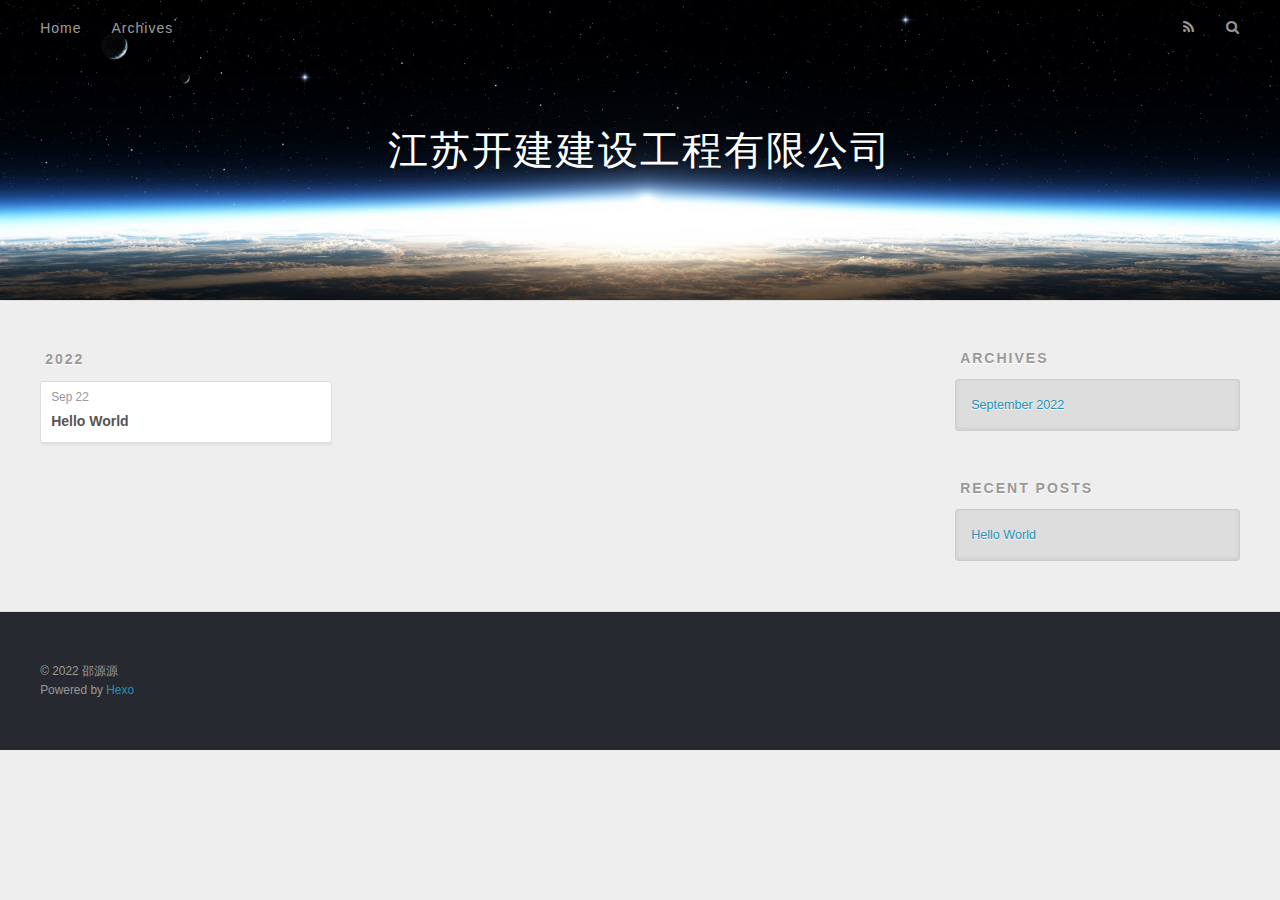
==== archives/index.html @ 6b396579 "Site updated: 2022-09-23 10:19:59" ====
<!DOCTYPE html>
<html>
<head>
  <meta charset="utf-8">
  

  
  <title>Archives | 江苏开建建设工程有限公司</title>
  <meta name="viewport" content="width=device-width, initial-scale=1, maximum-scale=1">
  <meta name="description" content="江苏开建建设工程有限公司">
<meta property="og:type" content="website">
<meta property="og:title" content="江苏开建建设工程有限公司">
<meta property="og:url" content="http://example.com/archives/index.html">
<meta property="og:site_name" content="江苏开建建设工程有限公司">
<meta property="og:description" content="江苏开建建设工程有限公司">
<meta property="og:locale" content="en_US">
<meta property="article:author" content="邵源源">
<meta name="twitter:card" content="summary">
  
    <link rel="alternate" href="/atom.xml" title="江苏开建建设工程有限公司" type="application/atom+xml">
  
  
    <link rel="icon" href="/favicon.png">
  
  
    <link href="//fonts.googleapis.com/css?family=Source+Code+Pro" rel="stylesheet" type="text/css">
  
  
<link rel="stylesheet" href="/css/style.css">

<meta name="generator" content="Hexo 5.4.2"></head>

<body>
  <div id="container">
    <div id="wrap">
      <header id="header">
  <div id="banner"></div>
  <div id="header-outer" class="outer">
    <div id="header-title" class="inner">
      <h1 id="logo-wrap">
        <a href="/" id="logo">江苏开建建设工程有限公司</a>
      </h1>
      
    </div>
    <div id="header-inner" class="inner">
      <nav id="main-nav">
        <a id="main-nav-toggle" class="nav-icon"></a>
        
          <a class="main-nav-link" href="/">Home</a>
        
          <a class="main-nav-link" href="/archives">Archives</a>
        
      </nav>
      <nav id="sub-nav">
        
          <a id="nav-rss-link" class="nav-icon" href="/atom.xml" title="RSS Feed"></a>
        
        <a id="nav-search-btn" class="nav-icon" title="Search"></a>
      </nav>
      <div id="search-form-wrap">
        <form action="//google.com/search" method="get" accept-charset="UTF-8" class="search-form"><input type="search" name="q" class="search-form-input" placeholder="Search"><button type="submit" class="search-form-submit">&#xF002;</button><input type="hidden" name="sitesearch" value="http://example.com"></form>
      </div>
    </div>
  </div>
</header>
      <div class="outer">
        <section id="main">
  
  
    
    
      
      
      <section class="archives-wrap">
        <div class="archive-year-wrap">
          <a href="/archives/2022" class="archive-year">2022</a>
        </div>
        <div class="archives">
    
    <article class="archive-article archive-type-post">
  <div class="archive-article-inner">
    <header class="archive-article-header">
      <a href="/2022/09/22/hello-world/" class="archive-article-date">
  <time datetime="2022-09-22T11:32:41.688Z" itemprop="datePublished">Sep 22</time>
</a>
      
  
    <h1 itemprop="name">
      <a class="archive-article-title" href="/2022/09/22/hello-world/">Hello World</a>
    </h1>
  

    </header>
  </div>
</article>
  
  
    </div></section>
  


</section>
        
          <aside id="sidebar">
  
    

  
    

  
    
  
    
  <div class="widget-wrap">
    <h3 class="widget-title">Archives</h3>
    <div class="widget">
      <ul class="archive-list"><li class="archive-list-item"><a class="archive-list-link" href="/archives/2022/09/">September 2022</a></li></ul>
    </div>
  </div>


  
    
  <div class="widget-wrap">
    <h3 class="widget-title">Recent Posts</h3>
    <div class="widget">
      <ul>
        
          <li>
            <a href="/2022/09/22/hello-world/">Hello World</a>
          </li>
        
      </ul>
    </div>
  </div>

  
</aside>
        
      </div>
      <footer id="footer">
  
  <div class="outer">
    <div id="footer-info" class="inner">
      &copy; 2022 邵源源<br>
      Powered by <a href="http://hexo.io/" target="_blank">Hexo</a>
    </div>
  </div>
</footer>
    </div>
    <nav id="mobile-nav">
  
    <a href="/" class="mobile-nav-link">Home</a>
  
    <a href="/archives" class="mobile-nav-link">Archives</a>
  
</nav>
    

<script src="//ajax.googleapis.com/ajax/libs/jquery/2.0.3/jquery.min.js"></script>


  
<link rel="stylesheet" href="/fancybox/jquery.fancybox.css">

  
<script src="/fancybox/jquery.fancybox.pack.js"></script>




<script src="/js/script.js"></script>




  </div>
</body>
</html>
---- css/style.css ----
body {
  width: 100%;
}
body:before,
body:after {
  content: "";
  display: table;
}
body:after {
  clear: both;
}
html,
body,
div,
span,
applet,
object,
iframe,
h1,
h2,
h3,
h4,
h5,
h6,
p,
blockquote,
pre,
a,
abbr,
acronym,
address,
big,
cite,
code,
del,
dfn,
em,
img,
ins,
kbd,
q,
s,
samp,
small,
strike,
strong,
sub,
sup,
tt,
var,
dl,
dt,
dd,
ol,
ul,
li,
fieldset,
form,
label,
legend,
table,
caption,
tbody,
tfoot,
thead,
tr,
th,
td {
  margin: 0;
  padding: 0;
  border: 0;
  outline: 0;
  font-weight: inherit;
  font-style: inherit;
  font-family: inherit;
  font-size: 100%;
  vertical-align: baseline;
}
body {
  line-height: 1;
  color: #000;
  background: #fff;
}
ol,
ul {
  list-style: none;
}
table {
  border-collapse: separate;
  border-spacing: 0;
  vertical-align: middle;
}
caption,
th,
td {
  text-align: left;
  font-weight: normal;
  vertical-align: middle;
}
a img {
  border: none;
}
input,
button {
  margin: 0;
  padding: 0;
}
input::-moz-focus-inner,
button::-moz-focus-inner {
  border: 0;
  padding: 0;
}
@font-face {
  font-family: FontAwesome;
  font-style: normal;
  font-weight: normal;
  src: url("fonts/fontawesome-webfont.eot?v=#4.0.3");
  src: url("fonts/fontawesome-webfont.eot?#iefix&v=#4.0.3") format("embedded-opentype"), url("fonts/fontawesome-webfont.woff?v=#4.0.3") format("woff"), url("fonts/fontawesome-webfont.ttf?v=#4.0.3") format("truetype"), url("fonts/fontawesome-webfont.svg#fontawesomeregular?v=#4.0.3") format("svg");
}
html,
body,
#container {
  height: 100%;
}
body {
  background: #eee;
  font: 14px -apple-system, BlinkMacSystemFont, "Segoe UI", "Roboto", "Oxygen", "Ubuntu", "Cantarell", "Fira Sans", "Droid Sans", "Helvetica Neue", sans-serif;
  -webkit-text-size-adjust: 100%;
}
.outer {
  max-width: 1220px;
  margin: 0 auto;
  padding: 0 20px;
}
.outer:before,
.outer:after {
  content: "";
  display: table;
}
.outer:after {
  clear: both;
}
.inner {
  display: inline;
  float: left;
  width: 98.33333333333333%;
  margin: 0 0.833333333333333%;
}
.left,
.alignleft {
  float: left;
}
.right,
.alignright {
  float: right;
}
.clear {
  clear: both;
}
#container {
  position: relative;
}
.mobile-nav-on {
  overflow: hidden;
}
#wrap {
  height: 100%;
  width: 100%;
  position: absolute;
  top: 0;
  left: 0;
  -webkit-transition: 0.2s ease-out;
  -moz-transition: 0.2s ease-out;
  -ms-transition: 0.2s ease-out;
  transition: 0.2s ease-out;
  z-index: 1;
  background: #eee;
}
.mobile-nav-on #wrap {
  left: 280px;
}
@media screen and (min-width: 768px) {
  #main {
    display: inline;
    float: left;
    width: 73.33333333333333%;
    margin: 0 0.833333333333333%;
  }
}
.article-date,
.article-category-link,
.archive-year,
.widget-title {
  text-decoration: none;
  text-transform: uppercase;
  letter-spacing: 2px;
  color: #999;
  margin-bottom: 1em;
  margin-left: 5px;
  line-height: 1em;
  text-shadow: 0 1px #fff;
  font-weight: bold;
}
.article-inner,
.archive-article-inner {
  background: #fff;
  -webkit-box-shadow: 1px 2px 3px #ddd;
  box-shadow: 1px 2px 3px #ddd;
  border: 1px solid #ddd;
  border-radius: 3px;
}
.article-entry h1,
.widget h1 {
  font-size: 2em;
}
.article-entry h2,
.widget h2 {
  font-size: 1.5em;
}
.article-entry h3,
.widget h3 {
  font-size: 1.3em;
}
.article-entry h4,
.widget h4 {
  font-size: 1.2em;
}
.article-entry h5,
.widget h5 {
  font-size: 1em;
}
.article-entry h6,
.widget h6 {
  font-size: 1em;
  color: #999;
}
.article-entry hr,
.widget hr {
  border: 1px dashed #ddd;
}
.article-entry strong,
.widget strong {
  font-weight: bold;
}
.article-entry em,
.widget em,
.article-entry cite,
.widget cite {
  font-style: italic;
}
.article-entry sup,
.widget sup,
.article-entry sub,
.widget sub {
  font-size: 0.75em;
  line-height: 0;
  position: relative;
  vertical-align: baseline;
}
.article-entry sup,
.widget sup {
  top: -0.5em;
}
.article-entry sub,
.widget sub {
  bottom: -0.2em;
}
.article-entry small,
.widget small {
  font-size: 0.85em;
}
.article-entry acronym,
.widget acronym,
.article-entry abbr,
.widget abbr {
  border-bottom: 1px dotted;
}
.article-entry ul,
.widget ul,
.article-entry ol,
.widget ol,
.article-entry dl,
.widget dl {
  margin: 0 20px;
  line-height: 1.6em;
}
.article-entry ul ul,
.widget ul ul,
.article-entry ol ul,
.widget ol ul,
.article-entry ul ol,
.widget ul ol,
.article-entry ol ol,
.widget ol ol {
  margin-top: 0;
  margin-bottom: 0;
}
.article-entry ul,
.widget ul {
  list-style: disc;
}
.article-entry ol,
.widget ol {
  list-style: decimal;
}
.article-entry dt,
.widget dt {
  font-weight: bold;
}
#header {
  height: 300px;
  position: relative;
  border-bottom: 1px solid #ddd;
}
#header:before,
#header:after {
  content: "";
  position: absolute;
  left: 0;
  right: 0;
  height: 40px;
}
#header:before {
  top: 0;
  background: -webkit-linear-gradient(rgba(0,0,0,0.2), transparent);
  background: -moz-linear-gradient(rgba(0,0,0,0.2), transparent);
  background: -ms-linear-gradient(rgba(0,0,0,0.2), transparent);
  background: linear-gradient(rgba(0,0,0,0.2), transparent);
}
#header:after {
  bottom: 0;
  background: -webkit-linear-gradient(transparent, rgba(0,0,0,0.2));
  background: -moz-linear-gradient(transparent, rgba(0,0,0,0.2));
  background: -ms-linear-gradient(transparent, rgba(0,0,0,0.2));
  background: linear-gradient(transparent, rgba(0,0,0,0.2));
}
#header-outer {
  height: 100%;
  position: relative;
}
#header-inner {
  position: relative;
  overflow: hidden;
}
#banner {
  position: absolute;
  top: 0;
  left: 0;
  width: 100%;
  height: 100%;
  background: url("images/banner.jpg") center #000;
  background-size: cover;
  z-index: -1;
}
#header-title {
  text-align: center;
  height: 40px;
  position: absolute;
  top: 50%;
  left: 0;
  margin-top: -20px;
}
#logo,
#subtitle {
  text-decoration: none;
  color: #fff;
  font-weight: 300;
  text-shadow: 0 1px 4px rgba(0,0,0,0.3);
}
#logo {
  font-size: 40px;
  line-height: 40px;
  letter-spacing: 2px;
}
#subtitle {
  font-size: 16px;
  line-height: 16px;
  letter-spacing: 1px;
}
#subtitle-wrap {
  margin-top: 16px;
}
#main-nav {
  float: left;
  margin-left: -15px;
}
.nav-icon,
.main-nav-link {
  float: left;
  color: #fff;
  opacity: 0.6;
  text-decoration: none;
  text-shadow: 0 1px rgba(0,0,0,0.2);
  -webkit-transition: opacity 0.2s;
  -moz-transition: opacity 0.2s;
  -ms-transition: opacity 0.2s;
  transition: opacity 0.2s;
  display: block;
  padding: 20px 15px;
}
.nav-icon:hover,
.main-nav-link:hover {
  opacity: 1;
}
.nav-icon {
  font-family: FontAwesome;
  text-align: center;
  font-size: 14px;
  width: 14px;
  height: 14px;
  padding: 20px 15px;
  position: relative;
  cursor: pointer;
}
.main-nav-link {
  font-weight: 300;
  letter-spacing: 1px;
}
@media screen and (max-width: 479px) {
  .main-nav-link {
    display: none;
  }
}
#main-nav-toggle {
  display: none;
}
#main-nav-toggle:before {
  content: "\f0c9";
}
@media screen and (max-width: 479px) {
  #main-nav-toggle {
    display: block;
  }
}
#sub-nav {
  float: right;
  margin-right: -15px;
}
#nav-rss-link:before {
  content: "\f09e";
}
#nav-search-btn:before {
  content: "\f002";
}
#search-form-wrap {
  position: absolute;
  top: 15px;
  width: 150px;
  height: 30px;
  right: -150px;
  opacity: 0;
  -webkit-transition: 0.2s ease-out;
  -moz-transition: 0.2s ease-out;
  -ms-transition: 0.2s ease-out;
  transition: 0.2s ease-out;
}
#search-form-wrap.on {
  opacity: 1;
  right: 0;
}
@media screen and (max-width: 479px) {
  #search-form-wrap {
    width: 100%;
    right: -100%;
  }
}
.search-form {
  position: absolute;
  top: 0;
  left: 0;
  right: 0;
  background: #fff;
  padding: 5px 15px;
  border-radius: 15px;
  -webkit-box-shadow: 0 0 10px rgba(0,0,0,0.3);
  box-shadow: 0 0 10px rgba(0,0,0,0.3);
}
.search-form-input {
  border: none;
  background: none;
  color: #555;
  width: 100%;
  font: 13px -apple-system, BlinkMacSystemFont, "Segoe UI", "Roboto", "Oxygen", "Ubuntu", "Cantarell", "Fira Sans", "Droid Sans", "Helvetica Neue", sans-serif;
  outline: none;
}
.search-form-input::-webkit-search-results-decoration,
.search-form-input::-webkit-search-cancel-button {
  -webkit-appearance: none;
}
.search-form-submit {
  position: absolute;
  top: 50%;
  right: 10px;
  margin-top: -7px;
  font: 13px FontAwesome;
  border: none;
  background: none;
  color: #bbb;
  cursor: pointer;
}
.search-form-submit:hover,
.search-form-submit:focus {
  color: #777;
}
.article {
  margin: 50px 0;
}
.article-inner {
  overflow: hidden;
}
.article-meta:before,
.article-meta:after {
  content: "";
  display: table;
}
.article-meta:after {
  clear: both;
}
.article-date {
  float: left;
}
.article-category {
  float: left;
  line-height: 1em;
  color: #ccc;
  text-shadow: 0 1px #fff;
  margin-left: 8px;
}
.article-category:before {
  content: "\2022";
}
.article-category-link {
  margin: 0 12px 1em;
}
.article-header {
  padding: 20px 20px 0;
}
.article-title {
  text-decoration: none;
  font-size: 2em;
  font-weight: bold;
  color: #555;
  line-height: 1.1em;
  -webkit-transition: color 0.2s;
  -moz-transition: color 0.2s;
  -ms-transition: color 0.2s;
  transition: color 0.2s;
}
a.article-title:hover {
  color: #258fb8;
}
.article-entry {
  color: #555;
  padding: 0 20px;
}
.article-entry:before,
.article-entry:after {
  content: "";
  display: table;
}
.article-entry:after {
  clear: both;
}
.article-entry p,
.article-entry table {
  line-height: 1.6em;
  margin: 1.6em 0;
}
.article-entry h1,
.article-entry h2,
.article-entry h3,
.article-entry h4,
.article-entry h5,
.article-entry h6 {
  font-weight: bold;
}
.article-entry h1,
.article-entry h2,
.article-entry h3,
.article-entry h4,
.article-entry h5,
.article-entry h6 {
  line-height: 1.1em;
  margin: 1.1em 0;
}
.article-entry a {
  color: #258fb8;
  text-decoration: none;
}
.article-entry a:hover {
  text-decoration: underline;
}
.article-entry ul,
.article-entry ol,
.article-entry dl {
  margin-top: 1.6em;
  margin-bottom: 1.6em;
}
.article-entry img,
.article-entry video {
  max-width: 100%;
  height: auto;
  display: block;
  margin: auto;
}
.article-entry iframe {
  border: none;
}
.article-entry table {
  width: 100%;
  border-collapse: collapse;
  border-spacing: 0;
}
.article-entry th {
  font-weight: bold;
  border-bottom: 3px solid #ddd;
  padding-bottom: 0.5em;
}
.article-entry td {
  border-bottom: 1px solid #ddd;
  padding: 10px 0;
}
.article-entry blockquote {
  font-family: Georgia, "Times New Roman", serif;
  font-size: 1.4em;
  margin: 1.6em 20px;
  text-align: center;
}
.article-entry blockquote footer {
  font-size: 14px;
  margin: 1.6em 0;
  font-family: -apple-system, BlinkMacSystemFont, "Segoe UI", "Roboto", "Oxygen", "Ubuntu", "Cantarell", "Fira Sans", "Droid Sans", "Helvetica Neue", sans-serif;
}
.article-entry blockquote footer cite:before {
  content: "—";
  padding: 0 0.5em;
}
.article-entry .pullquote {
  text-align: left;
  width: 45%;
  margin: 0;
}
.article-entry .pullquote.left {
  margin-left: 0.5em;
  margin-right: 1em;
}
.article-entry .pullquote.right {
  margin-right: 0.5em;
  margin-left: 1em;
}
.article-entry .caption {
  color: #999;
  display: block;
  font-size: 0.9em;
  margin-top: 0.5em;
  position: relative;
  text-align: center;
}
.article-entry .video-container {
  position: relative;
  padding-top: 56.25%;
  height: 0;
  overflow: hidden;
}
.article-entry .video-container iframe,
.article-entry .video-container object,
.article-entry .video-container embed {
  position: absolute;
  top: 0;
  left: 0;
  width: 100%;
  height: 100%;
  margin-top: 0;
}
.article-more-link a {
  display: inline-block;
  line-height: 1em;
  padding: 6px 15px;
  border-radius: 15px;
  background: #eee;
  color: #999;
  text-shadow: 0 1px #fff;
  text-decoration: none;
}
.article-more-link a:hover {
  background: #258fb8;
  color: #fff;
  text-decoration: none;
  text-shadow: 0 1px #1e7293;
}
.article-footer {
  font-size: 0.85em;
  line-height: 1.6em;
  border-top: 1px solid #ddd;
  padding-top: 1.6em;
  margin: 0 20px 20px;
}
.article-footer:before,
.article-footer:after {
  content: "";
  display: table;
}
.article-footer:after {
  clear: both;
}
.article-footer a {
  color: #999;
  text-decoration: none;
}
.article-footer a:hover {
  color: #555;
}
.article-tag-list-item {
  float: left;
  margin-right: 10px;
}
.article-tag-list-link:before {
  content: "#";
}
.article-comment-link {
  float: right;
}
.article-comment-link:before {
  content: "\f075";
  font-family: FontAwesome;
  padding-right: 8px;
}
.article-share-link {
  cursor: pointer;
  float: right;
  margin-left: 20px;
}
.article-share-link:before {
  content: "\f064";
  font-family: FontAwesome;
  padding-right: 6px;
}
#article-nav {
  position: relative;
}
#article-nav:before,
#article-nav:after {
  content: "";
  display: table;
}
#article-nav:after {
  clear: both;
}
@media screen and (min-width: 768px) {
  #article-nav {
    margin: 50px 0;
  }
  #article-nav:before {
    width: 8px;
    height: 8px;
    position: absolute;
    top: 50%;
    left: 50%;
    margin-top: -4px;
    margin-left: -4px;
    content: "";
    border-radius: 50%;
    background: #ddd;
    -webkit-box-shadow: 0 1px 2px #fff;
    box-shadow: 0 1px 2px #fff;
  }
}
.article-nav-link-wrap {
  text-decoration: none;
  text-shadow: 0 1px #fff;
  color: #999;
  -webkit-box-sizing: border-box;
  -moz-box-sizing: border-box;
  box-sizing: border-box;
  margin-top: 50px;
  text-align: center;
  display: block;
}
.article-nav-link-wrap:hover {
  color: #555;
}
@media screen and (min-width: 768px) {
  .article-nav-link-wrap {
    width: 50%;
    margin-top: 0;
  }
}
@media screen and (min-width: 768px) {
  #article-nav-newer {
    float: left;
    text-align: right;
    padding-right: 20px;
  }
}
@media screen and (min-width: 768px) {
  #article-nav-older {
    float: right;
    text-align: left;
    padding-left: 20px;
  }
}
.article-nav-caption {
  text-transform: uppercase;
  letter-spacing: 2px;
  color: #ddd;
  line-height: 1em;
  font-weight: bold;
}
#article-nav-newer .article-nav-caption {
  margin-right: -2px;
}
.article-nav-title {
  font-size: 0.85em;
  line-height: 1.6em;
  margin-top: 0.5em;
}
.article-share-box {
  position: absolute;
  display: none;
  background: #fff;
  -webkit-box-shadow: 1px 2px 10px rgba(0,0,0,0.2);
  box-shadow: 1px 2px 10px rgba(0,0,0,0.2);
  border-radius: 3px;
  margin-left: -145px;
  overflow: hidden;
  z-index: 1;
}
.article-share-box.on {
  display: block;
}
.article-share-input {
  width: 100%;
  background: none;
  -webkit-box-sizing: border-box;
  -moz-box-sizing: border-box;
  box-sizing: border-box;
  font: 14px -apple-system, BlinkMacSystemFont, "Segoe UI", "Roboto", "Oxygen", "Ubuntu", "Cantarell", "Fira Sans", "Droid Sans", "Helvetica Neue", sans-serif;
  padding: 0 15px;
  color: #555;
  outline: none;
  border: 1px solid #ddd;
  border-radius: 3px 3px 0 0;
  height: 36px;
  line-height: 36px;
}
.article-share-links {
  background: #eee;
}
.article-share-links:before,
.article-share-links:after {
  content: "";
  display: table;
}
.article-share-links:after {
  clear: both;
}
.article-share-twitter,
.article-share-facebook,
.article-share-pinterest,
.article-share-google {
  width: 50px;
  height: 36px;
  display: block;
  float: left;
  position: relative;
  color: #999;
  text-shadow: 0 1px #fff;
}
.article-share-twitter:before,
.article-share-facebook:before,
.article-share-pinterest:before,
.article-share-google:before {
  font-size: 20px;
  font-family: FontAwesome;
  width: 20px;
  height: 20px;
  position: absolute;
  top: 50%;
  left: 50%;
  margin-top: -10px;
  margin-left: -10px;
  text-align: center;
}
.article-share-twitter:hover,
.article-share-facebook:hover,
.article-share-pinterest:hover,
.article-share-google:hover {
  color: #fff;
}
.article-share-twitter:before {
  content: "\f099";
}
.article-share-twitter:hover {
  background: #00aced;
  text-shadow: 0 1px #008abe;
}
.article-share-facebook:before {
  content: "\f09a";
}
.article-share-facebook:hover {
  background: #3b5998;
  text-shadow: 0 1px #2f477a;
}
.article-share-pinterest:before {
  content: "\f0d2";
}
.article-share-pinterest:hover {
  background: #cb2027;
  text-shadow: 0 1px #a21a1f;
}
.article-share-google:before {
  content: "\f0d5";
}
.article-share-google:hover {
  background: #dd4b39;
  text-shadow: 0 1px #be3221;
}
.article-gallery {
  background: #000;
  position: relative;
}
.article-gallery-photos {
  position: relative;
  overflow: hidden;
}
.article-gallery-img {
  display: none;
  max-width: 100%;
}
.article-gallery-img:first-child {
  display: block;
}
.article-gallery-img.loaded {
  position: absolute;
  display: block;
}
.article-gallery-img img {
  display: block;
  max-width: 100%;
  margin: 0 auto;
}
#comments {
  background: #fff;
  -webkit-box-shadow: 1px 2px 3px #ddd;
  box-shadow: 1px 2px 3px #ddd;
  padding: 20px;
  border: 1px solid #ddd;
  border-radius: 3px;
  margin: 50px 0;
}
#comments a {
  color: #258fb8;
}
.archives-wrap {
  margin: 50px 0;
}
.archives:before,
.archives:after {
  content: "";
  display: table;
}
.archives:after {
  clear: both;
}
.archive-year-wrap {
  margin-bottom: 1em;
}
.archives {
  -webkit-column-gap: 10px;
  -moz-column-gap: 10px;
  column-gap: 10px;
}
@media screen and (min-width: 480px) and (max-width: 767px) {
  .archives {
    -webkit-column-count: 2;
    -moz-column-count: 2;
    column-count: 2;
  }
}
@media screen and (min-width: 768px) {
  .archives {
    -webkit-column-count: 3;
    -moz-column-count: 3;
    column-count: 3;
  }
}
.archive-article {
  -webkit-column-break-inside: avoid;
  page-break-inside: avoid;
  overflow: hidden;
  break-inside: avoid-column;
}
.archive-article-inner {
  padding: 10px;
  margin-bottom: 15px;
}
.archive-article-title {
  text-decoration: none;
  font-weight: bold;
  color: #555;
  -webkit-transition: color 0.2s;
  -moz-transition: color 0.2s;
  -ms-transition: color 0.2s;
  transition: color 0.2s;
  line-height: 1.6em;
}
.archive-article-title:hover {
  color: #258fb8;
}
.archive-article-footer {
  margin-top: 1em;
}
.archive-article-date {
  color: #999;
  text-decoration: none;
  font-size: 0.85em;
  line-height: 1em;
  margin-bottom: 0.5em;
  display: block;
}
#page-nav {
  margin: 50px auto;
  background: #fff;
  -webkit-box-shadow: 1px 2px 3px #ddd;
  box-shadow: 1px 2px 3px #ddd;
  border: 1px solid #ddd;
  border-radius: 3px;
  text-align: center;
  color: #999;
  overflow: hidden;
}
#page-nav:before,
#page-nav:after {
  content: "";
  display: table;
}
#page-nav:after {
  clear: both;
}
#page-nav a,
#page-nav span {
  padding: 10px 20px;
  line-height: 1;
  height: 2ex;
}
#page-nav a {
  color: #999;
  text-decoration: none;
}
#page-nav a:hover {
  background: #999;
  color: #fff;
}
#page-nav .prev {
  float: left;
}
#page-nav .next {
  float: right;
}
#page-nav .page-number {
  display: inline-block;
}
@media screen and (max-width: 479px) {
  #page-nav .page-number {
    display: none;
  }
}
#page-nav .current {
  color: #555;
  font-weight: bold;
}
#page-nav .space {
  color: #ddd;
}
#footer {
  background: #262a30;
  padding: 50px 0;
  border-top: 1px solid #ddd;
  color: #999;
}
#footer a {
  color: #258fb8;
  text-decoration: none;
}
#footer a:hover {
  text-decoration: underline;
}
#footer-info {
  line-height: 1.6em;
  font-size: 0.85em;
}
.article-entry pre,
.article-entry .highlight {
  background: #2d2d2d;
  margin: 0 -20px;
  padding: 15px 20px;
  border-style: solid;
  border-color: #ddd;
  border-width: 1px 0;
  overflow: auto;
  color: #ccc;
  line-height: 22.400000000000002px;
}
.article-entry .highlight .gutter pre,
.article-entry .gist .gist-file .gist-data .line-numbers {
  color: #666;
  font-size: 0.85em;
}
.article-entry pre,
.article-entry code {
  font-family: "Source Code Pro", Consolas, Monaco, Menlo, Consolas, monospace;
}
.article-entry code {
  background: #eee;
  text-shadow: 0 1px #fff;
  padding: 0 0.3em;
}
.article-entry pre code {
  background: none;
  text-shadow: none;
  padding: 0;
}
.article-entry .highlight pre {
  border: none;
  margin: 0;
  padding: 0;
}
.article-entry .highlight table {
  margin: 0;
  width: auto;
}
.article-entry .highlight td {
  border: none;
  padding: 0;
}
.article-entry .highlight figcaption {
  font-size: 0.85em;
  color: #999;
  line-height: 1em;
  margin-bottom: 1em;
}
.article-entry .highlight figcaption:before,
.article-entry .highlight figcaption:after {
  content: "";
  display: table;
}
.article-entry .highlight figcaption:after {
  clear: both;
}
.article-entry .highlight figcaption a {
  float: right;
}
.article-entry .highlight .gutter pre {
  text-align: right;
  padding-right: 20px;
}
.article-entry .highlight .line {
  height: 22.400000000000002px;
}
.article-entry .highlight .line.marked {
  background: #515151;
}
.article-entry .gist {
  margin: 0 -20px;
  border-style: solid;
  border-color: #ddd;
  border-width: 1px 0;
  background: #2d2d2d;
  padding: 15px 20px 15px 0;
}
.article-entry .gist .gist-file {
  border: none;
  font-family: "Source Code Pro", Consolas, Monaco, Menlo, Consolas, monospace;
  margin: 0;
}
.article-entry .gist .gist-file .gist-data {
  background: none;
  border: none;
}
.article-entry .gist .gist-file .gist-data .line-numbers {
  background: none;
  border: none;
  padding: 0 20px 0 0;
}
.article-entry .gist .gist-file .gist-data .line-data {
  padding: 0 !important;
}
.article-entry .gist .gist-file .highlight {
  margin: 0;
  padding: 0;
  border: none;
}
.article-entry .gist .gist-file .gist-meta {
  background: #2d2d2d;
  color: #999;
  font: 0.85em -apple-system, BlinkMacSystemFont, "Segoe UI", "Roboto", "Oxygen", "Ubuntu", "Cantarell", "Fira Sans", "Droid Sans", "Helvetica Neue", sans-serif;
  text-shadow: 0 0;
  padding: 0;
  margin-top: 1em;
  margin-left: 20px;
}
.article-entry .gist .gist-file .gist-meta a {
  color: #258fb8;
  font-weight: normal;
}
.article-entry .gist .gist-file .gist-meta a:hover {
  text-decoration: underline;
}
pre .comment,
pre .title {
  color: #999;
}
pre .variable,
pre .attribute,
pre .tag,
pre .regexp,
pre .ruby .constant,
pre .xml .tag .title,
pre .xml .pi,
pre .xml .doctype,
pre .html .doctype,
pre .css .id,
pre .css .class,
pre .css .pseudo {
  color: #f2777a;
}
pre .number,
pre .preprocessor,
pre .built_in,
pre .literal,
pre .params,
pre .constant {
  color: #f99157;
}
pre .class,
pre .ruby .class .title,
pre .css .rules .attribute {
  color: #9c9;
}
pre .string,
pre .value,
pre .inheritance,
pre .header,
pre .ruby .symbol,
pre .xml .cdata {
  color: #9c9;
}
pre .css .hexcolor {
  color: #6cc;
}
pre .function,
pre .python .decorator,
pre .python .title,
pre .ruby .function .title,
pre .ruby .title .keyword,
pre .perl .sub,
pre .javascript .title,
pre .coffeescript .title {
  color: #69c;
}
pre .keyword,
pre .javascript .function {
  color: #c9c;
}
@media screen and (max-width: 479px) {
  #mobile-nav {
    position: absolute;
    top: 0;
    left: 0;
    width: 280px;
    height: 100%;
    background: #191919;
    border-right: 1px solid #fff;
  }
}
@media screen and (max-width: 479px) {
  .mobile-nav-link {
    display: block;
    color: #999;
    text-decoration: none;
    padding: 15px 20px;
    font-weight: bold;
  }
  .mobile-nav-link:hover {
    color: #fff;
  }
}
@media screen and (min-width: 768px) {
  #sidebar {
    display: inline;
    float: left;
    width: 23.333333333333332%;
    margin: 0 0.833333333333333%;
  }
}
.widget-wrap {
  margin: 50px 0;
}
.widget {
  color: #777;
  text-shadow: 0 1px #fff;
  background: #ddd;
  -webkit-box-shadow: 0 -1px 4px #ccc inset;
  box-shadow: 0 -1px 4px #ccc inset;
  border: 1px solid #ccc;
  padding: 15px;
  border-radius: 3px;
}
.widget a {
  color: #258fb8;
  text-decoration: none;
}
.widget a:hover {
  text-decoration: underline;
}
.widget ul ul,
.widget ol ul,
.widget dl ul,
.widget ul ol,
.widget ol ol,
.widget dl ol,
.widget ul dl,
.widget ol dl,
.widget dl dl {
  margin-left: 15px;
  list-style: disc;
}
.widget {
  line-height: 1.6em;
  word-wrap: break-word;
  font-size: 0.9em;
}
.widget ul,
.widget ol {
  list-style: none;
  margin: 0;
}
.widget ul ul,
.widget ol ul,
.widget ul ol,
.widget ol ol {
  margin: 0 20px;
}
.widget ul ul,
.widget ol ul {
  list-style: disc;
}
.widget ul ol,
.widget ol ol {
  list-style: decimal;
}
.category-list-count,
.tag-list-count,
.archive-list-count {
  padding-left: 5px;
  color: #999;
  font-size: 0.85em;
}
.category-list-count:before,
.tag-list-count:before,
.archive-list-count:before {
  content: "(";
}
.category-list-count:after,
.tag-list-count:after,
.archive-list-count:after {
  content: ")";
}
.tagcloud a {
  margin-right: 5px;
  display: inline-block;
}
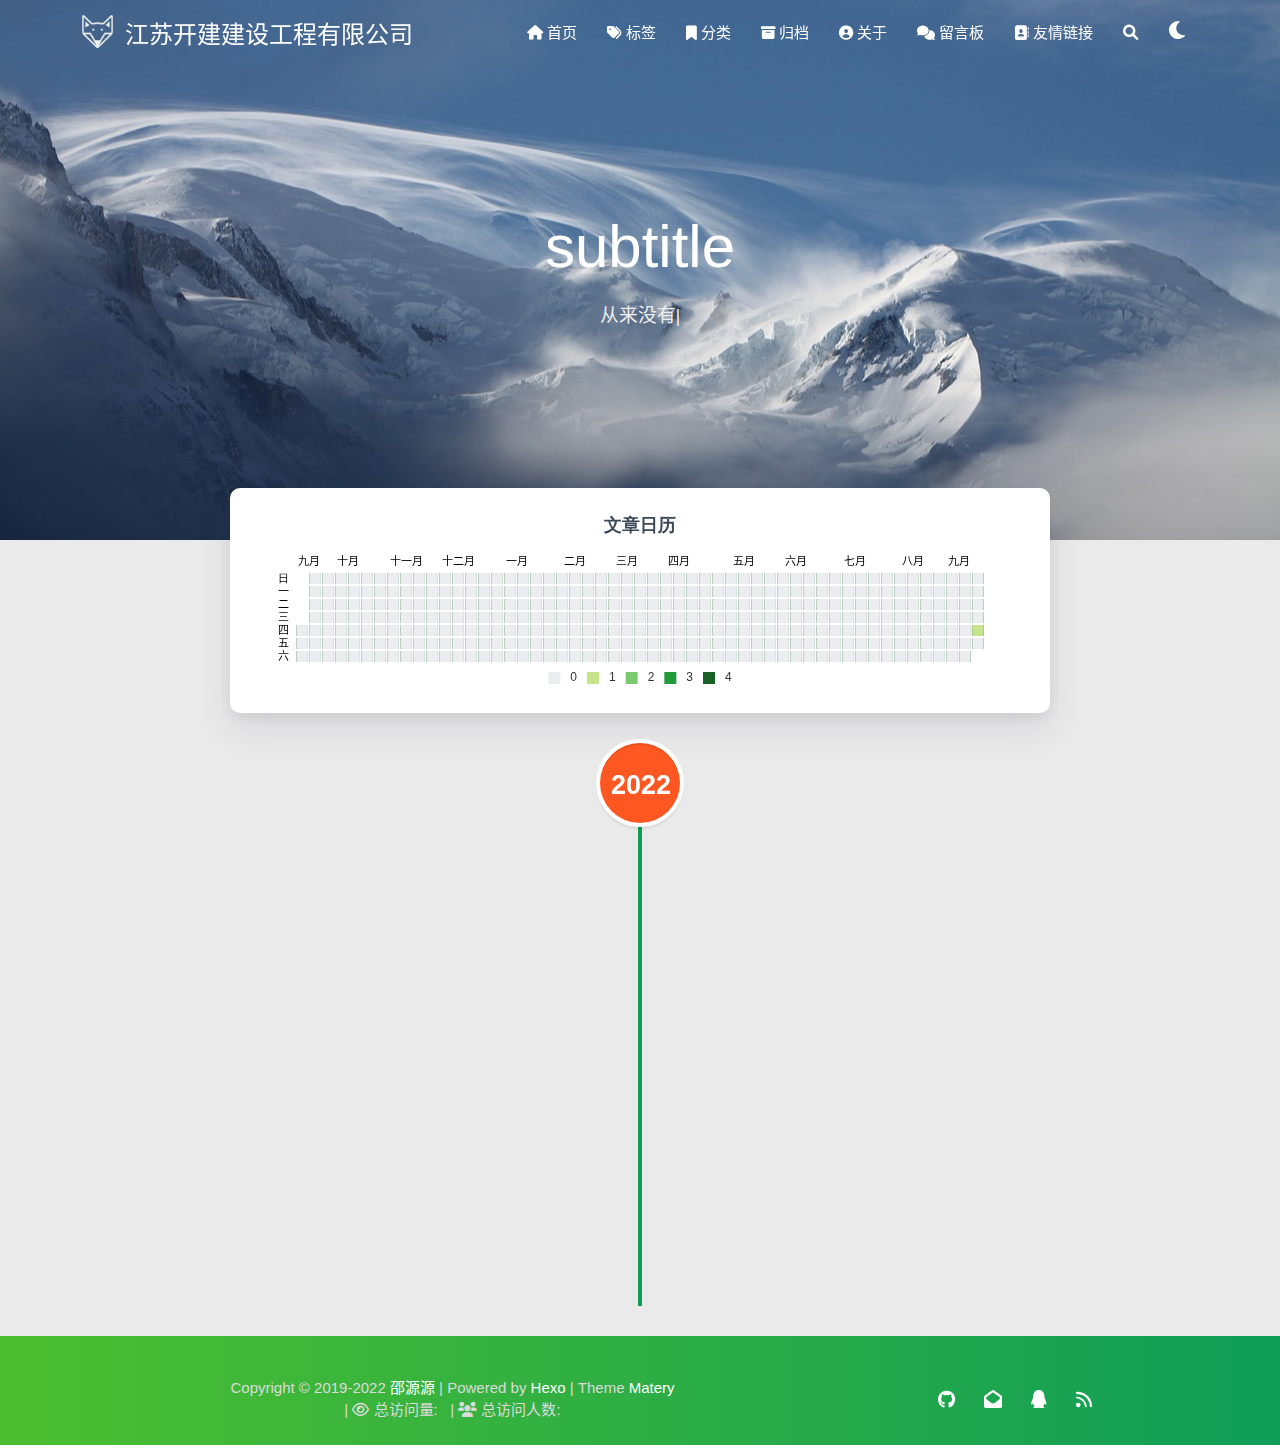
==== commit 5240a66c: "Site updated: 2022-09-23 10:46:22" ====
--- a/archives/index.html
+++ b/archives/index.html
@@ -1,180 +1,871 @@
-<!DOCTYPE html>
-<html>
+<!DOCTYPE HTML>
+<html lang="zh-CN">
+
+
 <head>
-  <meta charset="utf-8">
+    <meta charset="utf-8">
+    <meta name="keywords" content="归档, 江苏开建建设工程有限公司">
+    <meta name="description" content="江苏开建建设工程有限公司">
+    <meta http-equiv="X-UA-Compatible" content="IE=edge">
+    <meta name="viewport" content="width=device-width, initial-scale=1.0, user-scalable=no">
+    <meta name="renderer" content="webkit|ie-stand|ie-comp">
+    <meta name="mobile-web-app-capable" content="yes">
+    <meta name="format-detection" content="telephone=no">
+    <meta name="apple-mobile-web-app-capable" content="yes">
+    <meta name="apple-mobile-web-app-status-bar-style" content="black-translucent">
+    <meta name="referrer" content="no-referrer-when-downgrade">
+    <!-- Global site tag (gtag.js) - Google Analytics -->
+
+
+    <title>归档 | 江苏开建建设工程有限公司</title>
+    <link rel="icon" type="image/png" href="/favicon.png">
+    
+
+
+    <!-- bg-cover style     -->
+
+
+
+<link rel="stylesheet" type="text/css" href="/libs/awesome/css/all.min.css">
+<link rel="stylesheet" type="text/css" href="/libs/materialize/materialize.min.css">
+<link rel="stylesheet" type="text/css" href="/libs/aos/aos.css">
+<link rel="stylesheet" type="text/css" href="/libs/animate/animate.min.css">
+<link rel="stylesheet" type="text/css" href="/libs/lightGallery/css/lightgallery.min.css">
+<link rel="stylesheet" type="text/css" href="/css/matery.css">
+<link rel="stylesheet" type="text/css" href="/css/my.css">
+<link rel="stylesheet" type="text/css" href="/css/dark.css" media="none" onload="if(media!='all')media='all'">
+
+
+
+
+    <link rel="stylesheet" href="/libs/tocbot/tocbot.css">
+    <link rel="stylesheet" href="/css/post.css">
+
+
+
+
+    
+        <link rel="stylesheet" type="text/css" href="/css/reward.css">
+    
+
+
+
+    <script src="/libs/jquery/jquery-3.6.0.min.js"></script>
+
+<meta name="generator" content="Hexo 5.4.2"></head>
+
+
+<body>
+    <header class="navbar-fixed">
+    <nav id="headNav" class="bg-color nav-transparent">
+        <div id="navContainer" class="nav-wrapper container">
+            <div class="brand-logo">
+                <a href="/" class="waves-effect waves-light">
+                    
+                    <img src="/medias/logo.png" class="logo-img" alt="LOGO">
+                    
+                    <span class="logo-span">江苏开建建设工程有限公司</span>
+                </a>
+            </div>
+            
+
+<a href="#" data-target="mobile-nav" class="sidenav-trigger button-collapse"><i class="fas fa-bars"></i></a>
+<ul class="right nav-menu">
   
-
+  <li class="hide-on-med-and-down nav-item">
+    
+    <a href="/" class="waves-effect waves-light">
+      
+      <i class="fas fa-home" style="zoom: 0.6;"></i>
+      
+      <span>首页</span>
+    </a>
+    
+  </li>
   
-  <title>Archives | 江苏开建建设工程有限公司</title>
-  <meta name="viewport" content="width=device-width, initial-scale=1, maximum-scale=1">
-  <meta name="description" content="江苏开建建设工程有限公司">
-<meta property="og:type" content="website">
-<meta property="og:title" content="江苏开建建设工程有限公司">
-<meta property="og:url" content="http://example.com/archives/index.html">
-<meta property="og:site_name" content="江苏开建建设工程有限公司">
-<meta property="og:description" content="江苏开建建设工程有限公司">
-<meta property="og:locale" content="en_US">
-<meta property="article:author" content="邵源源">
-<meta name="twitter:card" content="summary">
+  <li class="hide-on-med-and-down nav-item">
+    
+    <a href="/tags" class="waves-effect waves-light">
+      
+      <i class="fas fa-tags" style="zoom: 0.6;"></i>
+      
+      <span>标签</span>
+    </a>
+    
+  </li>
   
-    <link rel="alternate" href="/atom.xml" title="江苏开建建设工程有限公司" type="application/atom+xml">
+  <li class="hide-on-med-and-down nav-item">
+    
+    <a href="/categories" class="waves-effect waves-light">
+      
+      <i class="fas fa-bookmark" style="zoom: 0.6;"></i>
+      
+      <span>分类</span>
+    </a>
+    
+  </li>
   
+  <li class="hide-on-med-and-down nav-item">
+    
+    <a href="/archives" class="waves-effect waves-light">
+      
+      <i class="fas fa-archive" style="zoom: 0.6;"></i>
+      
+      <span>归档</span>
+    </a>
+    
+  </li>
   
-    <link rel="icon" href="/favicon.png">
+  <li class="hide-on-med-and-down nav-item">
+    
+    <a href="/about" class="waves-effect waves-light">
+      
+      <i class="fas fa-user-circle" style="zoom: 0.6;"></i>
+      
+      <span>关于</span>
+    </a>
+    
+  </li>
   
+  <li class="hide-on-med-and-down nav-item">
+    
+    <a href="/contact" class="waves-effect waves-light">
+      
+      <i class="fas fa-comments" style="zoom: 0.6;"></i>
+      
+      <span>留言板</span>
+    </a>
+    
+  </li>
   
-    <link href="//fonts.googleapis.com/css?family=Source+Code+Pro" rel="stylesheet" type="text/css">
+  <li class="hide-on-med-and-down nav-item">
+    
+    <a href="/friends" class="waves-effect waves-light">
+      
+      <i class="fas fa-address-book" style="zoom: 0.6;"></i>
+      
+      <span>友情链接</span>
+    </a>
+    
+  </li>
   
-  
-<link rel="stylesheet" href="/css/style.css">
-
-<meta name="generator" content="Hexo 5.4.2"></head>
-
-<body>
-  <div id="container">
-    <div id="wrap">
-      <header id="header">
-  <div id="banner"></div>
-  <div id="header-outer" class="outer">
-    <div id="header-title" class="inner">
-      <h1 id="logo-wrap">
-        <a href="/" id="logo">江苏开建建设工程有限公司</a>
-      </h1>
-      
+  <li>
+    <a href="#searchModal" class="modal-trigger waves-effect waves-light">
+      <i id="searchIcon" class="fas fa-search" title="搜索" style="zoom: 0.85;"></i>
+    </a>
+  </li>
+  <li>
+    <a href="javascript:;" class="waves-effect waves-light" onclick="switchNightMode()" title="深色/浅色模式" >
+      <i id="sum-moon-icon" class="fas fa-sun" style="zoom: 0.85;"></i>
+    </a>
+  </li>
+</ul>
+
+
+<div id="mobile-nav" class="side-nav sidenav">
+
+    <div class="mobile-head bg-color">
+        
+        <img src="/medias/logo.png" class="logo-img circle responsive-img">
+        
+        <div class="logo-name">江苏开建建设工程有限公司</div>
+        <div class="logo-desc">
+            
+            江苏开建建设工程有限公司
+            
+        </div>
     </div>
-    <div id="header-inner" class="inner">
-      <nav id="main-nav">
-        <a id="main-nav-toggle" class="nav-icon"></a>
-        
-          <a class="main-nav-link" href="/">Home</a>
-        
-          <a class="main-nav-link" href="/archives">Archives</a>
-        
-      </nav>
-      <nav id="sub-nav">
-        
-          <a id="nav-rss-link" class="nav-icon" href="/atom.xml" title="RSS Feed"></a>
-        
-        <a id="nav-search-btn" class="nav-icon" title="Search"></a>
-      </nav>
-      <div id="search-form-wrap">
-        <form action="//google.com/search" method="get" accept-charset="UTF-8" class="search-form"><input type="search" name="q" class="search-form-input" placeholder="Search"><button type="submit" class="search-form-submit">&#xF002;</button><input type="hidden" name="sitesearch" value="http://example.com"></form>
-      </div>
+
+    <ul class="menu-list mobile-menu-list">
+        
+        <li class="m-nav-item">
+	  
+		<a href="/" class="waves-effect waves-light">
+			
+			    <i class="fa-fw fas fa-home"></i>
+			
+			首页
+		</a>
+          
+        </li>
+        
+        <li class="m-nav-item">
+	  
+		<a href="/tags" class="waves-effect waves-light">
+			
+			    <i class="fa-fw fas fa-tags"></i>
+			
+			标签
+		</a>
+          
+        </li>
+        
+        <li class="m-nav-item">
+	  
+		<a href="/categories" class="waves-effect waves-light">
+			
+			    <i class="fa-fw fas fa-bookmark"></i>
+			
+			分类
+		</a>
+          
+        </li>
+        
+        <li class="m-nav-item">
+	  
+		<a href="/archives" class="waves-effect waves-light">
+			
+			    <i class="fa-fw fas fa-archive"></i>
+			
+			归档
+		</a>
+          
+        </li>
+        
+        <li class="m-nav-item">
+	  
+		<a href="/about" class="waves-effect waves-light">
+			
+			    <i class="fa-fw fas fa-user-circle"></i>
+			
+			关于
+		</a>
+          
+        </li>
+        
+        <li class="m-nav-item">
+	  
+		<a href="/contact" class="waves-effect waves-light">
+			
+			    <i class="fa-fw fas fa-comments"></i>
+			
+			留言板
+		</a>
+          
+        </li>
+        
+        <li class="m-nav-item">
+	  
+		<a href="/friends" class="waves-effect waves-light">
+			
+			    <i class="fa-fw fas fa-address-book"></i>
+			
+			友情链接
+		</a>
+          
+        </li>
+        
+        
+        <li><div class="divider"></div></li>
+        <li>
+            <a href="https://github.com/blinkfox/hexo-theme-matery" class="waves-effect waves-light" target="_blank">
+                <i class="fab fa-github-square fa-fw"></i>Fork Me
+            </a>
+        </li>
+        
+    </ul>
+</div>
+
+
+        </div>
+
+        
+            <style>
+    .nav-transparent .github-corner {
+        display: none !important;
+    }
+
+    .github-corner {
+        position: absolute;
+        z-index: 10;
+        top: 0;
+        right: 0;
+        border: 0;
+        transform: scale(1.1);
+    }
+
+    .github-corner svg {
+        color: #0f9d58;
+        fill: #fff;
+        height: 64px;
+        width: 64px;
+    }
+
+    .github-corner:hover .octo-arm {
+        animation: a 0.56s ease-in-out;
+    }
+
+    .github-corner .octo-arm {
+        animation: none;
+    }
+
+    @keyframes a {
+        0%,
+        to {
+            transform: rotate(0);
+        }
+        20%,
+        60% {
+            transform: rotate(-25deg);
+        }
+        40%,
+        80% {
+            transform: rotate(10deg);
+        }
+    }
+</style>
+
+<a href="https://github.com/blinkfox/hexo-theme-matery" class="github-corner tooltipped hide-on-med-and-down" target="_blank"
+   data-tooltip="Fork Me" data-position="left" data-delay="50">
+    <svg viewBox="0 0 250 250" aria-hidden="true">
+        <path d="M0,0 L115,115 L130,115 L142,142 L250,250 L250,0 Z"></path>
+        <path d="M128.3,109.0 C113.8,99.7 119.0,89.6 119.0,89.6 C122.0,82.7 120.5,78.6 120.5,78.6 C119.2,72.0 123.4,76.3 123.4,76.3 C127.3,80.9 125.5,87.3 125.5,87.3 C122.9,97.6 130.6,101.9 134.4,103.2"
+              fill="currentColor" style="transform-origin: 130px 106px;" class="octo-arm"></path>
+        <path d="M115.0,115.0 C114.9,115.1 118.7,116.5 119.8,115.4 L133.7,101.6 C136.9,99.2 139.9,98.4 142.2,98.6 C133.8,88.0 127.5,74.4 143.8,58.0 C148.5,53.4 154.0,51.2 159.7,51.0 C160.3,49.4 163.2,43.6 171.4,40.1 C171.4,40.1 176.1,42.5 178.8,56.2 C183.1,58.6 187.2,61.8 190.9,65.4 C194.5,69.0 197.7,73.2 200.1,77.6 C213.8,80.2 216.3,84.9 216.3,84.9 C212.7,93.1 206.9,96.0 205.4,96.6 C205.1,102.4 203.0,107.8 198.3,112.5 C181.9,128.9 168.3,122.5 157.7,114.1 C157.9,116.9 156.7,120.9 152.7,124.9 L141.0,136.5 C139.8,137.7 141.6,141.9 141.8,141.8 Z"
+              fill="currentColor" class="octo-body"></path>
+    </svg>
+</a>
+        
+    </nav>
+
+</header>
+
+    <div class="bg-cover pd-header about-cover">
+    <div class="container">
+    <div class="row">
+    <div class="col s10 offset-s1 m8 offset-m2 l8 offset-l2">
+        <div class="brand">
+            <div class="title center-align">
+                
+                    subtitle
+                
+            </div>
+
+            <div class="description center-align">
+                
+                <span id="subtitle"></span>
+                <script src="/libs/typed/typed.js"></script>
+                <script>
+                    var typed = new Typed("#subtitle", {
+                        strings: [ 
+                            
+                                "从来没有真正的绝境, 只有心灵的迷途",
+                            
+                                "Never really desperate, only the lost of the soul",
+                            
+                        ],
+                        startDelay: 300,
+                        typeSpeed: 100,
+                        loop: true,
+                        backSpeed: 50,
+                        showCursor: true
+                    });
+                </script>
+                
+            </div>
+        </div>
     </div>
-  </div>
-</header>
-      <div class="outer">
-        <section id="main">
-  
-  
-    
-    
-      
-      
-      <section class="archives-wrap">
-        <div class="archive-year-wrap">
-          <a href="/archives/2022" class="archive-year">2022</a>
+</div>
+
+
+<script>
+    // 每天切换 banner 图.  Switch banner image every day.
+    var bannerUrl = "/medias/banner/" + new Date().getDay() + '.jpg';
+    $('.bg-cover').css('background-image', 'url(' + bannerUrl + ')');
+</script>
+
+
+    </div>
+</div>
+
+<main class="content">
+
+    
+    <div class="container archive-calendar">
+    <div class="card">
+        <div id="post-calendar" class="card-content"></div>
+    </div>
+</div>
+
+<script type="text/javascript" src="/libs/echarts/echarts.min.js"></script>
+<script type="text/javascript">
+    let myChart = echarts.init(document.getElementById('post-calendar'));
+
+    
+
+    let option = {
+        title: {
+            top: 0,
+            text: '文章日历',
+            left: 'center',
+            textStyle: {
+                color: '#3C4858'
+            }
+        },
+        tooltip: {
+            padding: 10,
+            backgroundColor: '#555',
+            borderColor: '#777',
+            borderWidth: 1,
+            formatter: function (obj) {
+                var value = obj.value;
+                return '<div style="font-size: 14px;">' + value[0] + '：' + value[1] + '</div>';
+            }
+        },
+        visualMap: {
+            show: true,
+            showLabel: true,
+            categories: [0, 1, 2, 3, 4],
+            calculable: true,
+            inRange: {
+                symbol: 'rect',
+                color: ['#ebedf0', '#c6e48b', '#7bc96f', '#239a3b', '#196127']
+            },
+            itemWidth: 12,
+            itemHeight: 12,
+            orient: 'horizontal',
+            left: 'center',
+            bottom: 0
+        },
+        calendar: [{
+            left: 'center',
+            range: ["2021-09-23", "2022-09-23"],
+            cellSize: [13, 13],
+            splitLine: {
+                show: false
+            },
+            itemStyle: {
+                color: '#196127',
+                borderColor: '#fff',
+                borderWidth: 2
+            },
+            yearLabel: {
+                show: false
+            },
+            monthLabel: {
+                nameMap: 'cn',
+                fontSize: 11
+            },
+            dayLabel: {
+                formatter: '{start}  1st',
+                nameMap: 'cn',
+                fontSize: 11
+            }
+        }],
+        series: [{
+            type: 'heatmap',
+            coordinateSystem: 'calendar',
+            calendarIndex: 0,
+            data: [["2021-09-23", 0], ["2021-09-24", 0], ["2021-09-25", 0], ["2021-09-26", 0], ["2021-09-27", 0], ["2021-09-28", 0], ["2021-09-29", 0], ["2021-09-30", 0], ["2021-10-01", 0], ["2021-10-02", 0], ["2021-10-03", 0], ["2021-10-04", 0], ["2021-10-05", 0], ["2021-10-06", 0], ["2021-10-07", 0], ["2021-10-08", 0], ["2021-10-09", 0], ["2021-10-10", 0], ["2021-10-11", 0], ["2021-10-12", 0], ["2021-10-13", 0], ["2021-10-14", 0], ["2021-10-15", 0], ["2021-10-16", 0], ["2021-10-17", 0], ["2021-10-18", 0], ["2021-10-19", 0], ["2021-10-20", 0], ["2021-10-21", 0], ["2021-10-22", 0], ["2021-10-23", 0], ["2021-10-24", 0], ["2021-10-25", 0], ["2021-10-26", 0], ["2021-10-27", 0], ["2021-10-28", 0], ["2021-10-29", 0], ["2021-10-30", 0], ["2021-10-31", 0], ["2021-11-01", 0], ["2021-11-02", 0], ["2021-11-03", 0], ["2021-11-04", 0], ["2021-11-05", 0], ["2021-11-06", 0], ["2021-11-07", 0], ["2021-11-08", 0], ["2021-11-09", 0], ["2021-11-10", 0], ["2021-11-11", 0], ["2021-11-12", 0], ["2021-11-13", 0], ["2021-11-14", 0], ["2021-11-15", 0], ["2021-11-16", 0], ["2021-11-17", 0], ["2021-11-18", 0], ["2021-11-19", 0], ["2021-11-20", 0], ["2021-11-21", 0], ["2021-11-22", 0], ["2021-11-23", 0], ["2021-11-24", 0], ["2021-11-25", 0], ["2021-11-26", 0], ["2021-11-27", 0], ["2021-11-28", 0], ["2021-11-29", 0], ["2021-11-30", 0], ["2021-12-01", 0], ["2021-12-02", 0], ["2021-12-03", 0], ["2021-12-04", 0], ["2021-12-05", 0], ["2021-12-06", 0], ["2021-12-07", 0], ["2021-12-08", 0], ["2021-12-09", 0], ["2021-12-10", 0], ["2021-12-11", 0], ["2021-12-12", 0], ["2021-12-13", 0], ["2021-12-14", 0], ["2021-12-15", 0], ["2021-12-16", 0], ["2021-12-17", 0], ["2021-12-18", 0], ["2021-12-19", 0], ["2021-12-20", 0], ["2021-12-21", 0], ["2021-12-22", 0], ["2021-12-23", 0], ["2021-12-24", 0], ["2021-12-25", 0], ["2021-12-26", 0], ["2021-12-27", 0], ["2021-12-28", 0], ["2021-12-29", 0], ["2021-12-30", 0], ["2021-12-31", 0], ["2022-01-01", 0], ["2022-01-02", 0], ["2022-01-03", 0], ["2022-01-04", 0], ["2022-01-05", 0], ["2022-01-06", 0], ["2022-01-07", 0], ["2022-01-08", 0], ["2022-01-09", 0], ["2022-01-10", 0], ["2022-01-11", 0], ["2022-01-12", 0], ["2022-01-13", 0], ["2022-01-14", 0], ["2022-01-15", 0], ["2022-01-16", 0], ["2022-01-17", 0], ["2022-01-18", 0], ["2022-01-19", 0], ["2022-01-20", 0], ["2022-01-21", 0], ["2022-01-22", 0], ["2022-01-23", 0], ["2022-01-24", 0], ["2022-01-25", 0], ["2022-01-26", 0], ["2022-01-27", 0], ["2022-01-28", 0], ["2022-01-29", 0], ["2022-01-30", 0], ["2022-01-31", 0], ["2022-02-01", 0], ["2022-02-02", 0], ["2022-02-03", 0], ["2022-02-04", 0], ["2022-02-05", 0], ["2022-02-06", 0], ["2022-02-07", 0], ["2022-02-08", 0], ["2022-02-09", 0], ["2022-02-10", 0], ["2022-02-11", 0], ["2022-02-12", 0], ["2022-02-13", 0], ["2022-02-14", 0], ["2022-02-15", 0], ["2022-02-16", 0], ["2022-02-17", 0], ["2022-02-18", 0], ["2022-02-19", 0], ["2022-02-20", 0], ["2022-02-21", 0], ["2022-02-22", 0], ["2022-02-23", 0], ["2022-02-24", 0], ["2022-02-25", 0], ["2022-02-26", 0], ["2022-02-27", 0], ["2022-02-28", 0], ["2022-03-01", 0], ["2022-03-02", 0], ["2022-03-03", 0], ["2022-03-04", 0], ["2022-03-05", 0], ["2022-03-06", 0], ["2022-03-07", 0], ["2022-03-08", 0], ["2022-03-09", 0], ["2022-03-10", 0], ["2022-03-11", 0], ["2022-03-12", 0], ["2022-03-13", 0], ["2022-03-14", 0], ["2022-03-15", 0], ["2022-03-16", 0], ["2022-03-17", 0], ["2022-03-18", 0], ["2022-03-19", 0], ["2022-03-20", 0], ["2022-03-21", 0], ["2022-03-22", 0], ["2022-03-23", 0], ["2022-03-24", 0], ["2022-03-25", 0], ["2022-03-26", 0], ["2022-03-27", 0], ["2022-03-28", 0], ["2022-03-29", 0], ["2022-03-30", 0], ["2022-03-31", 0], ["2022-04-01", 0], ["2022-04-02", 0], ["2022-04-03", 0], ["2022-04-04", 0], ["2022-04-05", 0], ["2022-04-06", 0], ["2022-04-07", 0], ["2022-04-08", 0], ["2022-04-09", 0], ["2022-04-10", 0], ["2022-04-11", 0], ["2022-04-12", 0], ["2022-04-13", 0], ["2022-04-14", 0], ["2022-04-15", 0], ["2022-04-16", 0], ["2022-04-17", 0], ["2022-04-18", 0], ["2022-04-19", 0], ["2022-04-20", 0], ["2022-04-21", 0], ["2022-04-22", 0], ["2022-04-23", 0], ["2022-04-24", 0], ["2022-04-25", 0], ["2022-04-26", 0], ["2022-04-27", 0], ["2022-04-28", 0], ["2022-04-29", 0], ["2022-04-30", 0], ["2022-05-01", 0], ["2022-05-02", 0], ["2022-05-03", 0], ["2022-05-04", 0], ["2022-05-05", 0], ["2022-05-06", 0], ["2022-05-07", 0], ["2022-05-08", 0], ["2022-05-09", 0], ["2022-05-10", 0], ["2022-05-11", 0], ["2022-05-12", 0], ["2022-05-13", 0], ["2022-05-14", 0], ["2022-05-15", 0], ["2022-05-16", 0], ["2022-05-17", 0], ["2022-05-18", 0], ["2022-05-19", 0], ["2022-05-20", 0], ["2022-05-21", 0], ["2022-05-22", 0], ["2022-05-23", 0], ["2022-05-24", 0], ["2022-05-25", 0], ["2022-05-26", 0], ["2022-05-27", 0], ["2022-05-28", 0], ["2022-05-29", 0], ["2022-05-30", 0], ["2022-05-31", 0], ["2022-06-01", 0], ["2022-06-02", 0], ["2022-06-03", 0], ["2022-06-04", 0], ["2022-06-05", 0], ["2022-06-06", 0], ["2022-06-07", 0], ["2022-06-08", 0], ["2022-06-09", 0], ["2022-06-10", 0], ["2022-06-11", 0], ["2022-06-12", 0], ["2022-06-13", 0], ["2022-06-14", 0], ["2022-06-15", 0], ["2022-06-16", 0], ["2022-06-17", 0], ["2022-06-18", 0], ["2022-06-19", 0], ["2022-06-20", 0], ["2022-06-21", 0], ["2022-06-22", 0], ["2022-06-23", 0], ["2022-06-24", 0], ["2022-06-25", 0], ["2022-06-26", 0], ["2022-06-27", 0], ["2022-06-28", 0], ["2022-06-29", 0], ["2022-06-30", 0], ["2022-07-01", 0], ["2022-07-02", 0], ["2022-07-03", 0], ["2022-07-04", 0], ["2022-07-05", 0], ["2022-07-06", 0], ["2022-07-07", 0], ["2022-07-08", 0], ["2022-07-09", 0], ["2022-07-10", 0], ["2022-07-11", 0], ["2022-07-12", 0], ["2022-07-13", 0], ["2022-07-14", 0], ["2022-07-15", 0], ["2022-07-16", 0], ["2022-07-17", 0], ["2022-07-18", 0], ["2022-07-19", 0], ["2022-07-20", 0], ["2022-07-21", 0], ["2022-07-22", 0], ["2022-07-23", 0], ["2022-07-24", 0], ["2022-07-25", 0], ["2022-07-26", 0], ["2022-07-27", 0], ["2022-07-28", 0], ["2022-07-29", 0], ["2022-07-30", 0], ["2022-07-31", 0], ["2022-08-01", 0], ["2022-08-02", 0], ["2022-08-03", 0], ["2022-08-04", 0], ["2022-08-05", 0], ["2022-08-06", 0], ["2022-08-07", 0], ["2022-08-08", 0], ["2022-08-09", 0], ["2022-08-10", 0], ["2022-08-11", 0], ["2022-08-12", 0], ["2022-08-13", 0], ["2022-08-14", 0], ["2022-08-15", 0], ["2022-08-16", 0], ["2022-08-17", 0], ["2022-08-18", 0], ["2022-08-19", 0], ["2022-08-20", 0], ["2022-08-21", 0], ["2022-08-22", 0], ["2022-08-23", 0], ["2022-08-24", 0], ["2022-08-25", 0], ["2022-08-26", 0], ["2022-08-27", 0], ["2022-08-28", 0], ["2022-08-29", 0], ["2022-08-30", 0], ["2022-08-31", 0], ["2022-09-01", 0], ["2022-09-02", 0], ["2022-09-03", 0], ["2022-09-04", 0], ["2022-09-05", 0], ["2022-09-06", 0], ["2022-09-07", 0], ["2022-09-08", 0], ["2022-09-09", 0], ["2022-09-10", 0], ["2022-09-11", 0], ["2022-09-12", 0], ["2022-09-13", 0], ["2022-09-14", 0], ["2022-09-15", 0], ["2022-09-16", 0], ["2022-09-17", 0], ["2022-09-18", 0], ["2022-09-19", 0], ["2022-09-20", 0], ["2022-09-21", 0], ["2022-09-22", 1], ["2022-09-23", 0]]
+        }]
+
+    };
+
+    myChart.setOption(option);
+</script>
+
+    
+
+    
+
+    <div id="cd-timeline" class="container">
+        
+        <div class="cd-timeline-block">
+
+            
+            
+            
+            <div class="cd-timeline-img year" data-aos="zoom-in-up">
+                <a href="/archives/2022">2022</a>
+            </div>
+            
+
+            
+            
+            
+            <div class="cd-timeline-img month" data-aos="zoom-in-up">
+                <a href="/archives/2022/09">09</a>
+            </div>
+            
+
+            
+            <div class="cd-timeline-img day" data-aos="zoom-in-up">
+                <span>22</span>
+            </div>
+            <article class="cd-timeline-content" data-aos="fade-up">
+                <div class="article col s12 m6">
+                    <div class="card">
+                        <a href="/2022/09/22/hello-world/">
+                            <div class="card-image">
+                                
+                                
+                                <img src="/medias/featureimages/15.jpg" class="responsive-img" alt="江苏开建建设工程有限公司">
+                                
+                                <span class="card-title">江苏开建建设工程有限公司</span>
+                            </div>
+                        </a>
+                        <div class="card-content article-content">
+                            <div class="summary block-with-text">
+                                
+                                    Welcome to Hexo! This is your very first post. Check documentation for more info. If you get any problems when using Hex
+                                
+                            </div>
+                            <div class="publish-info">
+                                <span class="publish-date">
+                                    <i class="far fa-clock fa-fw icon-date"></i>2022-09-22
+                                </span>
+                                <span class="publish-author">
+                                    
+                                    <i class="fas fa-user fa-fw"></i>
+                                    邵源源
+                                    
+                                </span>
+                            </div>
+                        </div>
+
+                        
+                    </div>
+                </div>
+            </article>
         </div>
-        <div class="archives">
-    
-    <article class="archive-article archive-type-post">
-  <div class="archive-article-inner">
-    <header class="archive-article-header">
-      <a href="/2022/09/22/hello-world/" class="archive-article-date">
-  <time datetime="2022-09-22T11:32:41.688Z" itemprop="datePublished">Sep 22</time>
-</a>
-      
-  
-    <h1 itemprop="name">
-      <a class="archive-article-title" href="/2022/09/22/hello-world/">Hello World</a>
-    </h1>
-  
-
-    </header>
-  </div>
-</article>
-  
-  
-    </div></section>
-  
-
-
-</section>
-        
-          <aside id="sidebar">
-  
-    
-
-  
-    
-
-  
-    
-  
-    
-  <div class="widget-wrap">
-    <h3 class="widget-title">Archives</h3>
-    <div class="widget">
-      <ul class="archive-list"><li class="archive-list-item"><a class="archive-list-link" href="/archives/2022/09/">September 2022</a></li></ul>
+        
     </div>
-  </div>
-
-
-  
-    
-  <div class="widget-wrap">
-    <h3 class="widget-title">Recent Posts</h3>
-    <div class="widget">
-      <ul>
-        
-          <li>
-            <a href="/2022/09/22/hello-world/">Hello World</a>
-          </li>
-        
-      </ul>
+
+</main>
+
+
+
+
+    <footer class="page-footer bg-color">
+    
+        <link rel="stylesheet" href="/libs/aplayer/APlayer.min.css">
+<style>
+    .aplayer .aplayer-lrc p {
+        
+        display: none;
+        
+        font-size: 12px;
+        font-weight: 700;
+        line-height: 16px !important;
+    }
+
+    .aplayer .aplayer-lrc p.aplayer-lrc-current {
+        
+        display: none;
+        
+        font-size: 15px;
+        color: #42b983;
+    }
+
+    
+    .aplayer.aplayer-fixed.aplayer-narrow .aplayer-body {
+        left: -66px !important;
+    }
+
+    .aplayer.aplayer-fixed.aplayer-narrow .aplayer-body:hover {
+        left: 0px !important;
+    }
+
+    
+</style>
+<div class="">
+    
+    <div class="row">
+        <meting-js class="col l8 offset-l2 m10 offset-m1 s12"
+                   server="netease"
+                   type="playlist"
+                   id="503838841"
+                   fixed='true'
+                   autoplay='false'
+                   theme='#42b983'
+                   loop='all'
+                   order='random'
+                   preload='auto'
+                   volume='0.7'
+                   list-folded='true'
+        >
+        </meting-js>
     </div>
-  </div>
-
-  
-</aside>
-        
-      </div>
-      <footer id="footer">
-  
-  <div class="outer">
-    <div id="footer-info" class="inner">
-      &copy; 2022 邵源源<br>
-      Powered by <a href="http://hexo.io/" target="_blank">Hexo</a>
+</div>
+
+<script src="/libs/aplayer/APlayer.min.js"></script>
+<script src="/libs/aplayer/Meting.min.js"></script>
+
+    
+
+    <div class="container row center-align"
+         style="margin-bottom: 0px !important;">
+        <div class="col s12 m8 l8 copy-right">
+            Copyright&nbsp;&copy;
+            
+                <span id="year">2019-2022</span>
+            
+            <a href="/about" target="_blank">邵源源</a>
+            |&nbsp;Powered by&nbsp;<a href="https://hexo.io/" target="_blank">Hexo</a>
+            |&nbsp;Theme&nbsp;<a href="https://github.com/blinkfox/hexo-theme-matery" target="_blank">Matery</a>
+            <br>
+            
+            
+            
+                
+            
+            
+                <span id="busuanzi_container_site_pv">
+                &nbsp;|&nbsp;<i class="far fa-eye"></i>&nbsp;总访问量:&nbsp;
+                    <span id="busuanzi_value_site_pv" class="white-color"></span>
+            </span>
+            
+            
+                <span id="busuanzi_container_site_uv">
+                &nbsp;|&nbsp;<i class="fas fa-users"></i>&nbsp;总访问人数:&nbsp;
+                    <span id="busuanzi_value_site_uv" class="white-color"></span>
+            </span>
+            
+            <br>
+
+            <!-- 运行天数提醒. -->
+            
+            <br>
+            
+        </div>
+        <div class="col s12 m4 l4 social-link social-statis">
+    <a href="https://github.com/blinkfox" class="tooltipped" target="_blank" data-tooltip="访问我的GitHub" data-position="top" data-delay="50">
+        <i class="fab fa-github"></i>
+    </a>
+
+
+
+    <a href="mailto:1181062873@qq.com" class="tooltipped" target="_blank" data-tooltip="邮件联系我" data-position="top" data-delay="50">
+        <i class="fas fa-envelope-open"></i>
+    </a>
+
+
+
+
+
+
+
+    <a href="tencent://AddContact/?fromId=50&fromSubId=1&subcmd=all&uin=1181062873" class="tooltipped" target="_blank" data-tooltip="QQ联系我: 1181062873" data-position="top" data-delay="50">
+        <i class="fab fa-qq"></i>
+    </a>
+
+
+
+
+
+
+
+    <a href="/atom.xml" class="tooltipped" target="_blank" data-tooltip="RSS 订阅" data-position="top" data-delay="50">
+        <i class="fas fa-rss"></i>
+    </a>
+
+</div>
     </div>
-  </div>
 </footer>
+
+<div class="progress-bar"></div>
+
+
+    <!-- 搜索遮罩框 -->
+<div id="searchModal" class="modal">
+    <div class="modal-content">
+        <div class="search-header">
+            <span class="title"><i class="fas fa-search"></i>&nbsp;&nbsp;搜索</span>
+            <input type="search" id="searchInput" name="s" placeholder="请输入搜索的关键字"
+                   class="search-input">
+        </div>
+        <div id="searchResult"></div>
     </div>
-    <nav id="mobile-nav">
-  
-    <a href="/" class="mobile-nav-link">Home</a>
-  
-    <a href="/archives" class="mobile-nav-link">Archives</a>
-  
-</nav>
-    
-
-<script src="//ajax.googleapis.com/ajax/libs/jquery/2.0.3/jquery.min.js"></script>
-
-
-  
-<link rel="stylesheet" href="/fancybox/jquery.fancybox.css">
-
-  
-<script src="/fancybox/jquery.fancybox.pack.js"></script>
-
-
-
-
-<script src="/js/script.js"></script>
-
-
-
-
-  </div>
+</div>
+
+<script type="text/javascript">
+$(function () {
+    var searchFunc = function (path, search_id, content_id) {
+        'use strict';
+        $.ajax({
+            url: path,
+            dataType: "xml",
+            success: function (xmlResponse) {
+                // get the contents from search data
+                var datas = $("entry", xmlResponse).map(function () {
+                    return {
+                        title: $("title", this).text(),
+                        content: $("content", this).text(),
+                        url: $("url", this).text()
+                    };
+                }).get();
+                var $input = document.getElementById(search_id);
+                var $resultContent = document.getElementById(content_id);
+                $input.addEventListener('input', function () {
+                    var str = '<ul class=\"search-result-list\">';
+                    var keywords = this.value.trim().toLowerCase().split(/[\s\-]+/);
+                    $resultContent.innerHTML = "";
+                    if (this.value.trim().length <= 0) {
+                        return;
+                    }
+                    // perform local searching
+                    datas.forEach(function (data) {
+                        var isMatch = true;
+                        var data_title = data.title.trim().toLowerCase();
+                        var data_content = data.content.trim().replace(/<[^>]+>/g, "").toLowerCase();
+                        var data_url = data.url;
+                        data_url = data_url.indexOf('/') === 0 ? data.url : '/' + data_url;
+                        var index_title = -1;
+                        var index_content = -1;
+                        var first_occur = -1;
+                        // only match artiles with not empty titles and contents
+                        if (data_title !== '' && data_content !== '') {
+                            keywords.forEach(function (keyword, i) {
+                                index_title = data_title.indexOf(keyword);
+                                index_content = data_content.indexOf(keyword);
+                                if (index_title < 0 && index_content < 0) {
+                                    isMatch = false;
+                                } else {
+                                    if (index_content < 0) {
+                                        index_content = 0;
+                                    }
+                                    if (i === 0) {
+                                        first_occur = index_content;
+                                    }
+                                }
+                            });
+                        }
+                        // show search results
+                        if (isMatch) {
+                            str += "<li><a href='" + data_url + "' class='search-result-title'>" + data_title + "</a>";
+                            var content = data.content.trim().replace(/<[^>]+>/g, "");
+                            if (first_occur >= 0) {
+                                // cut out 100 characters
+                                var start = first_occur - 20;
+                                var end = first_occur + 80;
+                                if (start < 0) {
+                                    start = 0;
+                                }
+                                if (start === 0) {
+                                    end = 100;
+                                }
+                                if (end > content.length) {
+                                    end = content.length;
+                                }
+                                var match_content = content.substr(start, end);
+                                // highlight all keywords
+                                keywords.forEach(function (keyword) {
+                                    var regS = new RegExp(keyword, "gi");
+                                    match_content = match_content.replace(regS, "<em class=\"search-keyword\">" + keyword + "</em>");
+                                });
+
+                                str += "<p class=\"search-result\">" + match_content + "...</p>"
+                            }
+                            str += "</li>";
+                        }
+                    });
+                    str += "</ul>";
+                    $resultContent.innerHTML = str;
+                });
+            }
+        });
+    };
+
+    searchFunc('/search.xml', 'searchInput', 'searchResult');
+});
+</script>
+
+    <!-- 白天和黑夜主题 -->
+<div class="stars-con">
+    <div id="stars"></div>
+    <div id="stars2"></div>
+    <div id="stars3"></div>  
+</div>
+
+<script>
+    function switchNightMode() {
+        $('<div class="Cuteen_DarkSky"><div class="Cuteen_DarkPlanet"></div></div>').appendTo($('body')),
+        setTimeout(function () {
+            $('body').hasClass('DarkMode') 
+            ? ($('body').removeClass('DarkMode'), localStorage.setItem('isDark', '0'), $('#sum-moon-icon').removeClass("fa-sun").addClass('fa-moon')) 
+            : ($('body').addClass('DarkMode'), localStorage.setItem('isDark', '1'), $('#sum-moon-icon').addClass("fa-sun").removeClass('fa-moon')),
+            
+            setTimeout(function () {
+            $('.Cuteen_DarkSky').fadeOut(1e3, function () {
+                $(this).remove()
+            })
+            }, 2e3)
+        })
+    }
+</script>
+
+    <!-- 回到顶部按钮 -->
+<div id="backTop" class="top-scroll">
+    <a class="btn-floating btn-large waves-effect waves-light" href="#!">
+        <i class="fas fa-arrow-up"></i>
+    </a>
+</div>
+
+
+    <script src="/libs/materialize/materialize.min.js"></script>
+    <script src="/libs/masonry/masonry.pkgd.min.js"></script>
+    <script src="/libs/aos/aos.js"></script>
+    <script src="/libs/scrollprogress/scrollProgress.min.js"></script>
+    <script src="/libs/lightGallery/js/lightgallery-all.min.js"></script>
+    <script src="/js/matery.js"></script>
+
+    
+
+    
+
+    <!-- 雪花特效 -->
+    
+
+    <!-- 鼠标星星特效 -->
+    
+
+     
+        <script src="https://ssl.captcha.qq.com/TCaptcha.js"></script>
+        <script src="/libs/others/TencentCaptcha.js"></script>
+        <button id="TencentCaptcha" data-appid="xxxxxxxxxx" data-cbfn="callback" type="button" hidden></button>
+    
+
+    <!-- Baidu Analytics -->
+
+    <!-- Baidu Push -->
+
+<script>
+    (function () {
+        var bp = document.createElement('script');
+        var curProtocol = window.location.protocol.split(':')[0];
+        if (curProtocol === 'https') {
+            bp.src = 'https://zz.bdstatic.com/linksubmit/push.js';
+        } else {
+            bp.src = 'http://push.zhanzhang.baidu.com/push.js';
+        }
+        var s = document.getElementsByTagName("script")[0];
+        s.parentNode.insertBefore(bp, s);
+    })();
+</script>
+
+    
+    <script src="/libs/others/clicklove.js" async="async"></script>
+    
+    
+    <script async src="/libs/others/busuanzi.pure.mini.js"></script>
+    
+
+    
+
+    
+
+    <!--腾讯兔小巢-->
+    
+    
+
+    
+
+    
+
+    
+    <script src="/libs/instantpage/instantpage.js" type="module"></script>
+    
+
 </body>
-</html>+
+</html>
--- a/libs/awesome/css/all.min.css
+++ b/libs/awesome/css/all.min.css
@@ -0,0 +1,6 @@
+/*!
+ * Font Awesome Free 6.1.2 by @fontawesome - https://fontawesome.com
+ * License - https://fontawesome.com/license/free (Icons: CC BY 4.0, Fonts: SIL OFL 1.1, Code: MIT License)
+ * Copyright 2022 Fonticons, Inc.
+ */
+.fa{font-family:var(--fa-style-family,"Font Awesome 6 Free");font-weight:var(--fa-style,900)}.fa,.fa-brands,.fa-duotone,.fa-light,.fa-regular,.fa-solid,.fa-thin,.fab,.fad,.fal,.far,.fas,.fat{-moz-osx-font-smoothing:grayscale;-webkit-font-smoothing:antialiased;display:var(--fa-display,inline-block);font-style:normal;font-variant:normal;line-height:1;text-rendering:auto}.fa-1x{font-size:1em}.fa-2x{font-size:2em}.fa-3x{font-size:3em}.fa-4x{font-size:4em}.fa-5x{font-size:5em}.fa-6x{font-size:6em}.fa-7x{font-size:7em}.fa-8x{font-size:8em}.fa-9x{font-size:9em}.fa-10x{font-size:10em}.fa-2xs{font-size:.625em;line-height:.1em;vertical-align:.225em}.fa-xs{font-size:.75em;line-height:.08333em;vertical-align:.125em}.fa-sm{font-size:.875em;line-height:.07143em;vertical-align:.05357em}.fa-lg{font-size:1.25em;line-height:.05em;vertical-align:-.075em}.fa-xl{font-size:1.5em;line-height:.04167em;vertical-align:-.125em}.fa-2xl{font-size:2em;line-height:.03125em;vertical-align:-.1875em}.fa-fw{text-align:center;width:1.25em}.fa-ul{list-style-type:none;margin-left:var(--fa-li-margin,2.5em);padding-left:0}.fa-ul>li{position:relative}.fa-li{left:calc(var(--fa-li-width, 2em)*-1);position:absolute;text-align:center;width:var(--fa-li-width,2em);line-height:inherit}.fa-border{border-radius:var(--fa-border-radius,.1em);border:var(--fa-border-width,.08em) var(--fa-border-style,solid) var(--fa-border-color,#eee);padding:var(--fa-border-padding,.2em .25em .15em)}.fa-pull-left{float:left;margin-right:var(--fa-pull-margin,.3em)}.fa-pull-right{float:right;margin-left:var(--fa-pull-margin,.3em)}.fa-beat{-webkit-animation-name:fa-beat;animation-name:fa-beat;-webkit-animation-delay:var(--fa-animation-delay,0);animation-delay:var(--fa-animation-delay,0);-webkit-animation-direction:var(--fa-animation-direction,normal);animation-direction:var(--fa-animation-direction,normal);-webkit-animation-duration:var(--fa-animation-duration,1s);animation-duration:var(--fa-animation-duration,1s);-webkit-animation-iteration-count:var(--fa-animation-iteration-count,infinite);animation-iteration-count:var(--fa-animation-iteration-count,infinite);-webkit-animation-timing-function:var(--fa-animation-timing,ease-in-out);animation-timing-function:var(--fa-animation-timing,ease-in-out)}.fa-bounce{-webkit-animation-name:fa-bounce;animation-name:fa-bounce;-webkit-animation-delay:var(--fa-animation-delay,0);animation-delay:var(--fa-animation-delay,0);-webkit-animation-direction:var(--fa-animation-direction,normal);animation-direction:var(--fa-animation-direction,normal);-webkit-animation-duration:var(--fa-animation-duration,1s);animation-duration:var(--fa-animation-duration,1s);-webkit-animation-iteration-count:var(--fa-animation-iteration-count,infinite);animation-iteration-count:var(--fa-animation-iteration-count,infinite);-webkit-animation-timing-function:var(--fa-animation-timing,cubic-bezier(.28,.84,.42,1));animation-timing-function:var(--fa-animation-timing,cubic-bezier(.28,.84,.42,1))}.fa-fade{-webkit-animation-name:fa-fade;animation-name:fa-fade;-webkit-animation-iteration-count:var(--fa-animation-iteration-count,infinite);animation-iteration-count:var(--fa-animation-iteration-count,infinite);-webkit-animation-timing-function:var(--fa-animation-timing,cubic-bezier(.4,0,.6,1));animation-timing-function:var(--fa-animation-timing,cubic-bezier(.4,0,.6,1))}.fa-beat-fade,.fa-fade{-webkit-animation-delay:var(--fa-animation-delay,0);animation-delay:var(--fa-animation-delay,0);-webkit-animation-direction:var(--fa-animation-direction,normal);animation-direction:var(--fa-animation-direction,normal);-webkit-animation-duration:var(--fa-animation-duration,1s);animation-duration:var(--fa-animation-duration,1s)}.fa-beat-fade{-webkit-animation-name:fa-beat-fade;animation-name:fa-beat-fade;-webkit-animation-iteration-count:var(--fa-animation-iteration-count,infinite);animation-iteration-count:var(--fa-animation-iteration-count,infinite);-webkit-animation-timing-function:var(--fa-animation-timing,cubic-bezier(.4,0,.6,1));animation-timing-function:var(--fa-animation-timing,cubic-bezier(.4,0,.6,1))}.fa-flip{-webkit-animation-name:fa-flip;animation-name:fa-flip;-webkit-animation-delay:var(--fa-animation-delay,0);animation-delay:var(--fa-animation-delay,0);-webkit-animation-direction:var(--fa-animation-direction,normal);animation-direction:var(--fa-animation-direction,normal);-webkit-animation-duration:var(--fa-animation-duration,1s);animation-duration:var(--fa-animation-duration,1s);-webkit-animation-iteration-count:var(--fa-animation-iteration-count,infinite);animation-iteration-count:var(--fa-animation-iteration-count,infinite);-webkit-animation-timing-function:var(--fa-animation-timing,ease-in-out);animation-timing-function:var(--fa-animation-timing,ease-in-out)}.fa-shake{-webkit-animation-name:fa-shake;animation-name:fa-shake;-webkit-animation-duration:var(--fa-animation-duration,1s);animation-duration:var(--fa-animation-duration,1s);-webkit-animation-iteration-count:var(--fa-animation-iteration-count,infinite);animation-iteration-count:var(--fa-animation-iteration-count,infinite);-webkit-animation-timing-function:var(--fa-animation-timing,linear);animation-timing-function:var(--fa-animation-timing,linear)}.fa-shake,.fa-spin{-webkit-animation-delay:var(--fa-animation-delay,0);animation-delay:var(--fa-animation-delay,0);-webkit-animation-direction:var(--fa-animation-direction,normal);animation-direction:var(--fa-animation-direction,normal)}.fa-spin{-webkit-animation-name:fa-spin;animation-name:fa-spin;-webkit-animation-duration:var(--fa-animation-duration,2s);animation-duration:var(--fa-animation-duration,2s);-webkit-animation-iteration-count:var(--fa-animation-iteration-count,infinite);animation-iteration-count:var(--fa-animation-iteration-count,infinite);-webkit-animation-timing-function:var(--fa-animation-timing,linear);animation-timing-function:var(--fa-animation-timing,linear)}.fa-spin-reverse{--fa-animation-direction:reverse}.fa-pulse,.fa-spin-pulse{-webkit-animation-name:fa-spin;animation-name:fa-spin;-webkit-animation-direction:var(--fa-animation-direction,normal);animation-direction:var(--fa-animation-direction,normal);-webkit-animation-duration:var(--fa-animation-duration,1s);animation-duration:var(--fa-animation-duration,1s);-webkit-animation-iteration-count:var(--fa-animation-iteration-count,infinite);animation-iteration-count:var(--fa-animation-iteration-count,infinite);-webkit-animation-timing-function:var(--fa-animation-timing,steps(8));animation-timing-function:var(--fa-animation-timing,steps(8))}@media (prefers-reduced-motion:reduce){.fa-beat,.fa-beat-fade,.fa-bounce,.fa-fade,.fa-flip,.fa-pulse,.fa-shake,.fa-spin,.fa-spin-pulse{-webkit-animation-delay:-1ms;animation-delay:-1ms;-webkit-animation-duration:1ms;animation-duration:1ms;-webkit-animation-iteration-count:1;animation-iteration-count:1;transition-delay:0s;transition-duration:0s}}@-webkit-keyframes fa-beat{0%,90%{-webkit-transform:scale(1);transform:scale(1)}45%{-webkit-transform:scale(var(--fa-beat-scale,1.25));transform:scale(var(--fa-beat-scale,1.25))}}@keyframes fa-beat{0%,90%{-webkit-transform:scale(1);transform:scale(1)}45%{-webkit-transform:scale(var(--fa-beat-scale,1.25));transform:scale(var(--fa-beat-scale,1.25))}}@-webkit-keyframes fa-bounce{0%{-webkit-transform:scale(1) translateY(0);transform:scale(1) translateY(0)}10%{-webkit-transform:scale(var(--fa-bounce-start-scale-x,1.1),var(--fa-bounce-start-scale-y,.9)) translateY(0);transform:scale(var(--fa-bounce-start-scale-x,1.1),var(--fa-bounce-start-scale-y,.9)) translateY(0)}30%{-webkit-transform:scale(var(--fa-bounce-jump-scale-x,.9),var(--fa-bounce-jump-scale-y,1.1)) translateY(var(--fa-bounce-height,-.5em));transform:scale(var(--fa-bounce-jump-scale-x,.9),var(--fa-bounce-jump-scale-y,1.1)) translateY(var(--fa-bounce-height,-.5em))}50%{-webkit-transform:scale(var(--fa-bounce-land-scale-x,1.05),var(--fa-bounce-land-scale-y,.95)) translateY(0);transform:scale(var(--fa-bounce-land-scale-x,1.05),var(--fa-bounce-land-scale-y,.95)) translateY(0)}57%{-webkit-transform:scale(1) translateY(var(--fa-bounce-rebound,-.125em));transform:scale(1) translateY(var(--fa-bounce-rebound,-.125em))}64%{-webkit-transform:scale(1) translateY(0);transform:scale(1) translateY(0)}to{-webkit-transform:scale(1) translateY(0);transform:scale(1) translateY(0)}}@keyframes fa-bounce{0%{-webkit-transform:scale(1) translateY(0);transform:scale(1) translateY(0)}10%{-webkit-transform:scale(var(--fa-bounce-start-scale-x,1.1),var(--fa-bounce-start-scale-y,.9)) translateY(0);transform:scale(var(--fa-bounce-start-scale-x,1.1),var(--fa-bounce-start-scale-y,.9)) translateY(0)}30%{-webkit-transform:scale(var(--fa-bounce-jump-scale-x,.9),var(--fa-bounce-jump-scale-y,1.1)) translateY(var(--fa-bounce-height,-.5em));transform:scale(var(--fa-bounce-jump-scale-x,.9),var(--fa-bounce-jump-scale-y,1.1)) translateY(var(--fa-bounce-height,-.5em))}50%{-webkit-transform:scale(var(--fa-bounce-land-scale-x,1.05),var(--fa-bounce-land-scale-y,.95)) translateY(0);transform:scale(var(--fa-bounce-land-scale-x,1.05),var(--fa-bounce-land-scale-y,.95)) translateY(0)}57%{-webkit-transform:scale(1) translateY(var(--fa-bounce-rebound,-.125em));transform:scale(1) translateY(var(--fa-bounce-rebound,-.125em))}64%{-webkit-transform:scale(1) translateY(0);transform:scale(1) translateY(0)}to{-webkit-transform:scale(1) translateY(0);transform:scale(1) translateY(0)}}@-webkit-keyframes fa-fade{50%{opacity:var(--fa-fade-opacity,.4)}}@keyframes fa-fade{50%{opacity:var(--fa-fade-opacity,.4)}}@-webkit-keyframes fa-beat-fade{0%,to{opacity:var(--fa-beat-fade-opacity,.4);-webkit-transform:scale(1);transform:scale(1)}50%{opacity:1;-webkit-transform:scale(var(--fa-beat-fade-scale,1.125));transform:scale(var(--fa-beat-fade-scale,1.125))}}@keyframes fa-beat-fade{0%,to{opacity:var(--fa-beat-fade-opacity,.4);-webkit-transform:scale(1);transform:scale(1)}50%{opacity:1;-webkit-transform:scale(var(--fa-beat-fade-scale,1.125));transform:scale(var(--fa-beat-fade-scale,1.125))}}@-webkit-keyframes fa-flip{50%{-webkit-transform:rotate3d(var(--fa-flip-x,0),var(--fa-flip-y,1),var(--fa-flip-z,0),var(--fa-flip-angle,-180deg));transform:rotate3d(var(--fa-flip-x,0),var(--fa-flip-y,1),var(--fa-flip-z,0),var(--fa-flip-angle,-180deg))}}@keyframes fa-flip{50%{-webkit-transform:rotate3d(var(--fa-flip-x,0),var(--fa-flip-y,1),var(--fa-flip-z,0),var(--fa-flip-angle,-180deg));transform:rotate3d(var(--fa-flip-x,0),var(--fa-flip-y,1),var(--fa-flip-z,0),var(--fa-flip-angle,-180deg))}}@-webkit-keyframes fa-shake{0%{-webkit-transform:rotate(-15deg);transform:rotate(-15deg)}4%{-webkit-transform:rotate(15deg);transform:rotate(15deg)}8%,24%{-webkit-transform:rotate(-18deg);transform:rotate(-18deg)}12%,28%{-webkit-transform:rotate(18deg);transform:rotate(18deg)}16%{-webkit-transform:rotate(-22deg);transform:rotate(-22deg)}20%{-webkit-transform:rotate(22deg);transform:rotate(22deg)}32%{-webkit-transform:rotate(-12deg);transform:rotate(-12deg)}36%{-webkit-transform:rotate(12deg);transform:rotate(12deg)}40%,to{-webkit-transform:rotate(0deg);transform:rotate(0deg)}}@keyframes fa-shake{0%{-webkit-transform:rotate(-15deg);transform:rotate(-15deg)}4%{-webkit-transform:rotate(15deg);transform:rotate(15deg)}8%,24%{-webkit-transform:rotate(-18deg);transform:rotate(-18deg)}12%,28%{-webkit-transform:rotate(18deg);transform:rotate(18deg)}16%{-webkit-transform:rotate(-22deg);transform:rotate(-22deg)}20%{-webkit-transform:rotate(22deg);transform:rotate(22deg)}32%{-webkit-transform:rotate(-12deg);transform:rotate(-12deg)}36%{-webkit-transform:rotate(12deg);transform:rotate(12deg)}40%,to{-webkit-transform:rotate(0deg);transform:rotate(0deg)}}@-webkit-keyframes fa-spin{0%{-webkit-transform:rotate(0deg);transform:rotate(0deg)}to{-webkit-transform:rotate(1turn);transform:rotate(1turn)}}@keyframes fa-spin{0%{-webkit-transform:rotate(0deg);transform:rotate(0deg)}to{-webkit-transform:rotate(1turn);transform:rotate(1turn)}}.fa-rotate-90{-webkit-transform:rotate(90deg);transform:rotate(90deg)}.fa-rotate-180{-webkit-transform:rotate(180deg);transform:rotate(180deg)}.fa-rotate-270{-webkit-transform:rotate(270deg);transform:rotate(270deg)}.fa-flip-horizontal{-webkit-transform:scaleX(-1);transform:scaleX(-1)}.fa-flip-vertical{-webkit-transform:scaleY(-1);transform:scaleY(-1)}.fa-flip-both,.fa-flip-horizontal.fa-flip-vertical{-webkit-transform:scale(-1);transform:scale(-1)}.fa-rotate-by{-webkit-transform:rotate(var(--fa-rotate-angle,none));transform:rotate(var(--fa-rotate-angle,none))}.fa-stack{display:inline-block;height:2em;line-height:2em;position:relative;vertical-align:middle;width:2.5em}.fa-stack-1x,.fa-stack-2x{left:0;position:absolute;text-align:center;width:100%;z-index:var(--fa-stack-z-index,auto)}.fa-stack-1x{line-height:inherit}.fa-stack-2x{font-size:2em}.fa-inverse{color:var(--fa-inverse,#fff)}.fa-0:before{content:"\30"}.fa-1:before{content:"\31"}.fa-2:before{content:"\32"}.fa-3:before{content:"\33"}.fa-4:before{content:"\34"}.fa-5:before{content:"\35"}.fa-6:before{content:"\36"}.fa-7:before{content:"\37"}.fa-8:before{content:"\38"}.fa-9:before{content:"\39"}.fa-a:before{content:"\41"}.fa-address-book:before,.fa-contact-book:before{content:"\f2b9"}.fa-address-card:before,.fa-contact-card:before,.fa-vcard:before{content:"\f2bb"}.fa-align-center:before{content:"\f037"}.fa-align-justify:before{content:"\f039"}.fa-align-left:before{content:"\f036"}.fa-align-right:before{content:"\f038"}.fa-anchor:before{content:"\f13d"}.fa-anchor-circle-check:before{content:"\e4aa"}.fa-anchor-circle-exclamation:before{content:"\e4ab"}.fa-anchor-circle-xmark:before{content:"\e4ac"}.fa-anchor-lock:before{content:"\e4ad"}.fa-angle-down:before{content:"\f107"}.fa-angle-left:before{content:"\f104"}.fa-angle-right:before{content:"\f105"}.fa-angle-up:before{content:"\f106"}.fa-angle-double-down:before,.fa-angles-down:before{content:"\f103"}.fa-angle-double-left:before,.fa-angles-left:before{content:"\f100"}.fa-angle-double-right:before,.fa-angles-right:before{content:"\f101"}.fa-angle-double-up:before,.fa-angles-up:before{content:"\f102"}.fa-ankh:before{content:"\f644"}.fa-apple-alt:before,.fa-apple-whole:before{content:"\f5d1"}.fa-archway:before{content:"\f557"}.fa-arrow-down:before{content:"\f063"}.fa-arrow-down-1-9:before,.fa-sort-numeric-asc:before,.fa-sort-numeric-down:before{content:"\f162"}.fa-arrow-down-9-1:before,.fa-sort-numeric-desc:before,.fa-sort-numeric-down-alt:before{content:"\f886"}.fa-arrow-down-a-z:before,.fa-sort-alpha-asc:before,.fa-sort-alpha-down:before{content:"\f15d"}.fa-arrow-down-long:before,.fa-long-arrow-down:before{content:"\f175"}.fa-arrow-down-short-wide:before,.fa-sort-amount-desc:before,.fa-sort-amount-down-alt:before{content:"\f884"}.fa-arrow-down-up-across-line:before{content:"\e4af"}.fa-arrow-down-up-lock:before{content:"\e4b0"}.fa-arrow-down-wide-short:before,.fa-sort-amount-asc:before,.fa-sort-amount-down:before{content:"\f160"}.fa-arrow-down-z-a:before,.fa-sort-alpha-desc:before,.fa-sort-alpha-down-alt:before{content:"\f881"}.fa-arrow-left:before{content:"\f060"}.fa-arrow-left-long:before,.fa-long-arrow-left:before{content:"\f177"}.fa-arrow-pointer:before,.fa-mouse-pointer:before{content:"\f245"}.fa-arrow-right:before{content:"\f061"}.fa-arrow-right-arrow-left:before,.fa-exchange:before{content:"\f0ec"}.fa-arrow-right-from-bracket:before,.fa-sign-out:before{content:"\f08b"}.fa-arrow-right-long:before,.fa-long-arrow-right:before{content:"\f178"}.fa-arrow-right-to-bracket:before,.fa-sign-in:before{content:"\f090"}.fa-arrow-right-to-city:before{content:"\e4b3"}.fa-arrow-left-rotate:before,.fa-arrow-rotate-back:before,.fa-arrow-rotate-backward:before,.fa-arrow-rotate-left:before,.fa-undo:before{content:"\f0e2"}.fa-arrow-right-rotate:before,.fa-arrow-rotate-forward:before,.fa-arrow-rotate-right:before,.fa-redo:before{content:"\f01e"}.fa-arrow-trend-down:before{content:"\e097"}.fa-arrow-trend-up:before{content:"\e098"}.fa-arrow-turn-down:before,.fa-level-down:before{content:"\f149"}.fa-arrow-turn-up:before,.fa-level-up:before{content:"\f148"}.fa-arrow-up:before{content:"\f062"}.fa-arrow-up-1-9:before,.fa-sort-numeric-up:before{content:"\f163"}.fa-arrow-up-9-1:before,.fa-sort-numeric-up-alt:before{content:"\f887"}.fa-arrow-up-a-z:before,.fa-sort-alpha-up:before{content:"\f15e"}.fa-arrow-up-from-bracket:before{content:"\e09a"}.fa-arrow-up-from-ground-water:before{content:"\e4b5"}.fa-arrow-up-from-water-pump:before{content:"\e4b6"}.fa-arrow-up-long:before,.fa-long-arrow-up:before{content:"\f176"}.fa-arrow-up-right-dots:before{content:"\e4b7"}.fa-arrow-up-right-from-square:before,.fa-external-link:before{content:"\f08e"}.fa-arrow-up-short-wide:before,.fa-sort-amount-up-alt:before{content:"\f885"}.fa-arrow-up-wide-short:before,.fa-sort-amount-up:before{content:"\f161"}.fa-arrow-up-z-a:before,.fa-sort-alpha-up-alt:before{content:"\f882"}.fa-arrows-down-to-line:before{content:"\e4b8"}.fa-arrows-down-to-people:before{content:"\e4b9"}.fa-arrows-h:before,.fa-arrows-left-right:before{content:"\f07e"}.fa-arrows-left-right-to-line:before{content:"\e4ba"}.fa-arrows-rotate:before,.fa-refresh:before,.fa-sync:before{content:"\f021"}.fa-arrows-spin:before{content:"\e4bb"}.fa-arrows-split-up-and-left:before{content:"\e4bc"}.fa-arrows-to-circle:before{content:"\e4bd"}.fa-arrows-to-dot:before{content:"\e4be"}.fa-arrows-to-eye:before{content:"\e4bf"}.fa-arrows-turn-right:before{content:"\e4c0"}.fa-arrows-turn-to-dots:before{content:"\e4c1"}.fa-arrows-up-down:before,.fa-arrows-v:before{content:"\f07d"}.fa-arrows-up-down-left-right:before,.fa-arrows:before{content:"\f047"}.fa-arrows-up-to-line:before{content:"\e4c2"}.fa-asterisk:before{content:"\2a"}.fa-at:before{content:"\40"}.fa-atom:before{content:"\f5d2"}.fa-audio-description:before{content:"\f29e"}.fa-austral-sign:before{content:"\e0a9"}.fa-award:before{content:"\f559"}.fa-b:before{content:"\42"}.fa-baby:before{content:"\f77c"}.fa-baby-carriage:before,.fa-carriage-baby:before{content:"\f77d"}.fa-backward:before{content:"\f04a"}.fa-backward-fast:before,.fa-fast-backward:before{content:"\f049"}.fa-backward-step:before,.fa-step-backward:before{content:"\f048"}.fa-bacon:before{content:"\f7e5"}.fa-bacteria:before{content:"\e059"}.fa-bacterium:before{content:"\e05a"}.fa-bag-shopping:before,.fa-shopping-bag:before{content:"\f290"}.fa-bahai:before,.fa-haykal:before{content:"\f666"}.fa-baht-sign:before{content:"\e0ac"}.fa-ban:before,.fa-cancel:before{content:"\f05e"}.fa-ban-smoking:before,.fa-smoking-ban:before{content:"\f54d"}.fa-band-aid:before,.fa-bandage:before{content:"\f462"}.fa-barcode:before{content:"\f02a"}.fa-bars:before,.fa-navicon:before{content:"\f0c9"}.fa-bars-progress:before,.fa-tasks-alt:before{content:"\f828"}.fa-bars-staggered:before,.fa-reorder:before,.fa-stream:before{content:"\f550"}.fa-baseball-ball:before,.fa-baseball:before{content:"\f433"}.fa-baseball-bat-ball:before{content:"\f432"}.fa-basket-shopping:before,.fa-shopping-basket:before{content:"\f291"}.fa-basketball-ball:before,.fa-basketball:before{content:"\f434"}.fa-bath:before,.fa-bathtub:before{content:"\f2cd"}.fa-battery-0:before,.fa-battery-empty:before{content:"\f244"}.fa-battery-5:before,.fa-battery-full:before,.fa-battery:before{content:"\f240"}.fa-battery-3:before,.fa-battery-half:before{content:"\f242"}.fa-battery-2:before,.fa-battery-quarter:before{content:"\f243"}.fa-battery-4:before,.fa-battery-three-quarters:before{content:"\f241"}.fa-bed:before{content:"\f236"}.fa-bed-pulse:before,.fa-procedures:before{content:"\f487"}.fa-beer-mug-empty:before,.fa-beer:before{content:"\f0fc"}.fa-bell:before{content:"\f0f3"}.fa-bell-concierge:before,.fa-concierge-bell:before{content:"\f562"}.fa-bell-slash:before{content:"\f1f6"}.fa-bezier-curve:before{content:"\f55b"}.fa-bicycle:before{content:"\f206"}.fa-binoculars:before{content:"\f1e5"}.fa-biohazard:before{content:"\f780"}.fa-bitcoin-sign:before{content:"\e0b4"}.fa-blender:before{content:"\f517"}.fa-blender-phone:before{content:"\f6b6"}.fa-blog:before{content:"\f781"}.fa-bold:before{content:"\f032"}.fa-bolt:before,.fa-zap:before{content:"\f0e7"}.fa-bolt-lightning:before{content:"\e0b7"}.fa-bomb:before{content:"\f1e2"}.fa-bone:before{content:"\f5d7"}.fa-bong:before{content:"\f55c"}.fa-book:before{content:"\f02d"}.fa-atlas:before,.fa-book-atlas:before{content:"\f558"}.fa-bible:before,.fa-book-bible:before{content:"\f647"}.fa-book-bookmark:before{content:"\e0bb"}.fa-book-journal-whills:before,.fa-journal-whills:before{content:"\f66a"}.fa-book-medical:before{content:"\f7e6"}.fa-book-open:before{content:"\f518"}.fa-book-open-reader:before,.fa-book-reader:before{content:"\f5da"}.fa-book-quran:before,.fa-quran:before{content:"\f687"}.fa-book-dead:before,.fa-book-skull:before{content:"\f6b7"}.fa-book-tanakh:before,.fa-tanakh:before{content:"\f827"}.fa-bookmark:before{content:"\f02e"}.fa-border-all:before{content:"\f84c"}.fa-border-none:before{content:"\f850"}.fa-border-style:before,.fa-border-top-left:before{content:"\f853"}.fa-bore-hole:before{content:"\e4c3"}.fa-bottle-droplet:before{content:"\e4c4"}.fa-bottle-water:before{content:"\e4c5"}.fa-bowl-food:before{content:"\e4c6"}.fa-bowl-rice:before{content:"\e2eb"}.fa-bowling-ball:before{content:"\f436"}.fa-box:before{content:"\f466"}.fa-archive:before,.fa-box-archive:before{content:"\f187"}.fa-box-open:before{content:"\f49e"}.fa-box-tissue:before{content:"\e05b"}.fa-boxes-packing:before{content:"\e4c7"}.fa-boxes-alt:before,.fa-boxes-stacked:before,.fa-boxes:before{content:"\f468"}.fa-braille:before{content:"\f2a1"}.fa-brain:before{content:"\f5dc"}.fa-brazilian-real-sign:before{content:"\e46c"}.fa-bread-slice:before{content:"\f7ec"}.fa-bridge:before{content:"\e4c8"}.fa-bridge-circle-check:before{content:"\e4c9"}.fa-bridge-circle-exclamation:before{content:"\e4ca"}.fa-bridge-circle-xmark:before{content:"\e4cb"}.fa-bridge-lock:before{content:"\e4cc"}.fa-bridge-water:before{content:"\e4ce"}.fa-briefcase:before{content:"\f0b1"}.fa-briefcase-medical:before{content:"\f469"}.fa-broom:before{content:"\f51a"}.fa-broom-ball:before,.fa-quidditch-broom-ball:before,.fa-quidditch:before{content:"\f458"}.fa-brush:before{content:"\f55d"}.fa-bucket:before{content:"\e4cf"}.fa-bug:before{content:"\f188"}.fa-bug-slash:before{content:"\e490"}.fa-bugs:before{content:"\e4d0"}.fa-building:before{content:"\f1ad"}.fa-building-circle-arrow-right:before{content:"\e4d1"}.fa-building-circle-check:before{content:"\e4d2"}.fa-building-circle-exclamation:before{content:"\e4d3"}.fa-building-circle-xmark:before{content:"\e4d4"}.fa-bank:before,.fa-building-columns:before,.fa-institution:before,.fa-museum:before,.fa-university:before{content:"\f19c"}.fa-building-flag:before{content:"\e4d5"}.fa-building-lock:before{content:"\e4d6"}.fa-building-ngo:before{content:"\e4d7"}.fa-building-shield:before{content:"\e4d8"}.fa-building-un:before{content:"\e4d9"}.fa-building-user:before{content:"\e4da"}.fa-building-wheat:before{content:"\e4db"}.fa-bullhorn:before{content:"\f0a1"}.fa-bullseye:before{content:"\f140"}.fa-burger:before,.fa-hamburger:before{content:"\f805"}.fa-burst:before{content:"\e4dc"}.fa-bus:before{content:"\f207"}.fa-bus-alt:before,.fa-bus-simple:before{content:"\f55e"}.fa-briefcase-clock:before,.fa-business-time:before{content:"\f64a"}.fa-c:before{content:"\43"}.fa-cable-car:before,.fa-tram:before{content:"\f7da"}.fa-birthday-cake:before,.fa-cake-candles:before,.fa-cake:before{content:"\f1fd"}.fa-calculator:before{content:"\f1ec"}.fa-calendar:before{content:"\f133"}.fa-calendar-check:before{content:"\f274"}.fa-calendar-day:before{content:"\f783"}.fa-calendar-alt:before,.fa-calendar-days:before{content:"\f073"}.fa-calendar-minus:before{content:"\f272"}.fa-calendar-plus:before{content:"\f271"}.fa-calendar-week:before{content:"\f784"}.fa-calendar-times:before,.fa-calendar-xmark:before{content:"\f273"}.fa-camera-alt:before,.fa-camera:before{content:"\f030"}.fa-camera-retro:before{content:"\f083"}.fa-camera-rotate:before{content:"\e0d8"}.fa-campground:before{content:"\f6bb"}.fa-candy-cane:before{content:"\f786"}.fa-cannabis:before{content:"\f55f"}.fa-capsules:before{content:"\f46b"}.fa-automobile:before,.fa-car:before{content:"\f1b9"}.fa-battery-car:before,.fa-car-battery:before{content:"\f5df"}.fa-car-burst:before,.fa-car-crash:before{content:"\f5e1"}.fa-car-on:before{content:"\e4dd"}.fa-car-alt:before,.fa-car-rear:before{content:"\f5de"}.fa-car-side:before{content:"\f5e4"}.fa-car-tunnel:before{content:"\e4de"}.fa-caravan:before{content:"\f8ff"}.fa-caret-down:before{content:"\f0d7"}.fa-caret-left:before{content:"\f0d9"}.fa-caret-right:before{content:"\f0da"}.fa-caret-up:before{content:"\f0d8"}.fa-carrot:before{content:"\f787"}.fa-cart-arrow-down:before{content:"\f218"}.fa-cart-flatbed:before,.fa-dolly-flatbed:before{content:"\f474"}.fa-cart-flatbed-suitcase:before,.fa-luggage-cart:before{content:"\f59d"}.fa-cart-plus:before{content:"\f217"}.fa-cart-shopping:before,.fa-shopping-cart:before{content:"\f07a"}.fa-cash-register:before{content:"\f788"}.fa-cat:before{content:"\f6be"}.fa-cedi-sign:before{content:"\e0df"}.fa-cent-sign:before{content:"\e3f5"}.fa-certificate:before{content:"\f0a3"}.fa-chair:before{content:"\f6c0"}.fa-blackboard:before,.fa-chalkboard:before{content:"\f51b"}.fa-chalkboard-teacher:before,.fa-chalkboard-user:before{content:"\f51c"}.fa-champagne-glasses:before,.fa-glass-cheers:before{content:"\f79f"}.fa-charging-station:before{content:"\f5e7"}.fa-area-chart:before,.fa-chart-area:before{content:"\f1fe"}.fa-bar-chart:before,.fa-chart-bar:before{content:"\f080"}.fa-chart-column:before{content:"\e0e3"}.fa-chart-gantt:before{content:"\e0e4"}.fa-chart-line:before,.fa-line-chart:before{content:"\f201"}.fa-chart-pie:before,.fa-pie-chart:before{content:"\f200"}.fa-chart-simple:before{content:"\e473"}.fa-check:before{content:"\f00c"}.fa-check-double:before{content:"\f560"}.fa-check-to-slot:before,.fa-vote-yea:before{content:"\f772"}.fa-cheese:before{content:"\f7ef"}.fa-chess:before{content:"\f439"}.fa-chess-bishop:before{content:"\f43a"}.fa-chess-board:before{content:"\f43c"}.fa-chess-king:before{content:"\f43f"}.fa-chess-knight:before{content:"\f441"}.fa-chess-pawn:before{content:"\f443"}.fa-chess-queen:before{content:"\f445"}.fa-chess-rook:before{content:"\f447"}.fa-chevron-down:before{content:"\f078"}.fa-chevron-left:before{content:"\f053"}.fa-chevron-right:before{content:"\f054"}.fa-chevron-up:before{content:"\f077"}.fa-child:before{content:"\f1ae"}.fa-child-dress:before{content:"\e59c"}.fa-child-reaching:before{content:"\e59d"}.fa-child-rifle:before{content:"\e4e0"}.fa-children:before{content:"\e4e1"}.fa-church:before{content:"\f51d"}.fa-circle:before{content:"\f111"}.fa-arrow-circle-down:before,.fa-circle-arrow-down:before{content:"\f0ab"}.fa-arrow-circle-left:before,.fa-circle-arrow-left:before{content:"\f0a8"}.fa-arrow-circle-right:before,.fa-circle-arrow-right:before{content:"\f0a9"}.fa-arrow-circle-up:before,.fa-circle-arrow-up:before{content:"\f0aa"}.fa-check-circle:before,.fa-circle-check:before{content:"\f058"}.fa-chevron-circle-down:before,.fa-circle-chevron-down:before{content:"\f13a"}.fa-chevron-circle-left:before,.fa-circle-chevron-left:before{content:"\f137"}.fa-chevron-circle-right:before,.fa-circle-chevron-right:before{content:"\f138"}.fa-chevron-circle-up:before,.fa-circle-chevron-up:before{content:"\f139"}.fa-circle-dollar-to-slot:before,.fa-donate:before{content:"\f4b9"}.fa-circle-dot:before,.fa-dot-circle:before{content:"\f192"}.fa-arrow-alt-circle-down:before,.fa-circle-down:before{content:"\f358"}.fa-circle-exclamation:before,.fa-exclamation-circle:before{content:"\f06a"}.fa-circle-h:before,.fa-hospital-symbol:before{content:"\f47e"}.fa-adjust:before,.fa-circle-half-stroke:before{content:"\f042"}.fa-circle-info:before,.fa-info-circle:before{content:"\f05a"}.fa-arrow-alt-circle-left:before,.fa-circle-left:before{content:"\f359"}.fa-circle-minus:before,.fa-minus-circle:before{content:"\f056"}.fa-circle-nodes:before{content:"\e4e2"}.fa-circle-notch:before{content:"\f1ce"}.fa-circle-pause:before,.fa-pause-circle:before{content:"\f28b"}.fa-circle-play:before,.fa-play-circle:before{content:"\f144"}.fa-circle-plus:before,.fa-plus-circle:before{content:"\f055"}.fa-circle-question:before,.fa-question-circle:before{content:"\f059"}.fa-circle-radiation:before,.fa-radiation-alt:before{content:"\f7ba"}.fa-arrow-alt-circle-right:before,.fa-circle-right:before{content:"\f35a"}.fa-circle-stop:before,.fa-stop-circle:before{content:"\f28d"}.fa-arrow-alt-circle-up:before,.fa-circle-up:before{content:"\f35b"}.fa-circle-user:before,.fa-user-circle:before{content:"\f2bd"}.fa-circle-xmark:before,.fa-times-circle:before,.fa-xmark-circle:before{content:"\f057"}.fa-city:before{content:"\f64f"}.fa-clapperboard:before{content:"\e131"}.fa-clipboard:before{content:"\f328"}.fa-clipboard-check:before{content:"\f46c"}.fa-clipboard-list:before{content:"\f46d"}.fa-clipboard-question:before{content:"\e4e3"}.fa-clipboard-user:before{content:"\f7f3"}.fa-clock-four:before,.fa-clock:before{content:"\f017"}.fa-clock-rotate-left:before,.fa-history:before{content:"\f1da"}.fa-clone:before{content:"\f24d"}.fa-closed-captioning:before{content:"\f20a"}.fa-cloud:before{content:"\f0c2"}.fa-cloud-arrow-down:before,.fa-cloud-download-alt:before,.fa-cloud-download:before{content:"\f0ed"}.fa-cloud-arrow-up:before,.fa-cloud-upload-alt:before,.fa-cloud-upload:before{content:"\f0ee"}.fa-cloud-bolt:before,.fa-thunderstorm:before{content:"\f76c"}.fa-cloud-meatball:before{content:"\f73b"}.fa-cloud-moon:before{content:"\f6c3"}.fa-cloud-moon-rain:before{content:"\f73c"}.fa-cloud-rain:before{content:"\f73d"}.fa-cloud-showers-heavy:before{content:"\f740"}.fa-cloud-showers-water:before{content:"\e4e4"}.fa-cloud-sun:before{content:"\f6c4"}.fa-cloud-sun-rain:before{content:"\f743"}.fa-clover:before{content:"\e139"}.fa-code:before{content:"\f121"}.fa-code-branch:before{content:"\f126"}.fa-code-commit:before{content:"\f386"}.fa-code-compare:before{content:"\e13a"}.fa-code-fork:before{content:"\e13b"}.fa-code-merge:before{content:"\f387"}.fa-code-pull-request:before{content:"\e13c"}.fa-coins:before{content:"\f51e"}.fa-colon-sign:before{content:"\e140"}.fa-comment:before{content:"\f075"}.fa-comment-dollar:before{content:"\f651"}.fa-comment-dots:before,.fa-commenting:before{content:"\f4ad"}.fa-comment-medical:before{content:"\f7f5"}.fa-comment-slash:before{content:"\f4b3"}.fa-comment-sms:before,.fa-sms:before{content:"\f7cd"}.fa-comments:before{content:"\f086"}.fa-comments-dollar:before{content:"\f653"}.fa-compact-disc:before{content:"\f51f"}.fa-compass:before{content:"\f14e"}.fa-compass-drafting:before,.fa-drafting-compass:before{content:"\f568"}.fa-compress:before{content:"\f066"}.fa-computer:before{content:"\e4e5"}.fa-computer-mouse:before,.fa-mouse:before{content:"\f8cc"}.fa-cookie:before{content:"\f563"}.fa-cookie-bite:before{content:"\f564"}.fa-copy:before{content:"\f0c5"}.fa-copyright:before{content:"\f1f9"}.fa-couch:before{content:"\f4b8"}.fa-cow:before{content:"\f6c8"}.fa-credit-card-alt:before,.fa-credit-card:before{content:"\f09d"}.fa-crop:before{content:"\f125"}.fa-crop-alt:before,.fa-crop-simple:before{content:"\f565"}.fa-cross:before{content:"\f654"}.fa-crosshairs:before{content:"\f05b"}.fa-crow:before{content:"\f520"}.fa-crown:before{content:"\f521"}.fa-crutch:before{content:"\f7f7"}.fa-cruzeiro-sign:before{content:"\e152"}.fa-cube:before{content:"\f1b2"}.fa-cubes:before{content:"\f1b3"}.fa-cubes-stacked:before{content:"\e4e6"}.fa-d:before{content:"\44"}.fa-database:before{content:"\f1c0"}.fa-backspace:before,.fa-delete-left:before{content:"\f55a"}.fa-democrat:before{content:"\f747"}.fa-desktop-alt:before,.fa-desktop:before{content:"\f390"}.fa-dharmachakra:before{content:"\f655"}.fa-diagram-next:before{content:"\e476"}.fa-diagram-predecessor:before{content:"\e477"}.fa-diagram-project:before,.fa-project-diagram:before{content:"\f542"}.fa-diagram-successor:before{content:"\e47a"}.fa-diamond:before{content:"\f219"}.fa-diamond-turn-right:before,.fa-directions:before{content:"\f5eb"}.fa-dice:before{content:"\f522"}.fa-dice-d20:before{content:"\f6cf"}.fa-dice-d6:before{content:"\f6d1"}.fa-dice-five:before{content:"\f523"}.fa-dice-four:before{content:"\f524"}.fa-dice-one:before{content:"\f525"}.fa-dice-six:before{content:"\f526"}.fa-dice-three:before{content:"\f527"}.fa-dice-two:before{content:"\f528"}.fa-disease:before{content:"\f7fa"}.fa-display:before{content:"\e163"}.fa-divide:before{content:"\f529"}.fa-dna:before{content:"\f471"}.fa-dog:before{content:"\f6d3"}.fa-dollar-sign:before,.fa-dollar:before,.fa-usd:before{content:"\24"}.fa-dolly-box:before,.fa-dolly:before{content:"\f472"}.fa-dong-sign:before{content:"\e169"}.fa-door-closed:before{content:"\f52a"}.fa-door-open:before{content:"\f52b"}.fa-dove:before{content:"\f4ba"}.fa-compress-alt:before,.fa-down-left-and-up-right-to-center:before{content:"\f422"}.fa-down-long:before,.fa-long-arrow-alt-down:before{content:"\f309"}.fa-download:before{content:"\f019"}.fa-dragon:before{content:"\f6d5"}.fa-draw-polygon:before{content:"\f5ee"}.fa-droplet:before,.fa-tint:before{content:"\f043"}.fa-droplet-slash:before,.fa-tint-slash:before{content:"\f5c7"}.fa-drum:before{content:"\f569"}.fa-drum-steelpan:before{content:"\f56a"}.fa-drumstick-bite:before{content:"\f6d7"}.fa-dumbbell:before{content:"\f44b"}.fa-dumpster:before{content:"\f793"}.fa-dumpster-fire:before{content:"\f794"}.fa-dungeon:before{content:"\f6d9"}.fa-e:before{content:"\45"}.fa-deaf:before,.fa-deafness:before,.fa-ear-deaf:before,.fa-hard-of-hearing:before{content:"\f2a4"}.fa-assistive-listening-systems:before,.fa-ear-listen:before{content:"\f2a2"}.fa-earth-africa:before,.fa-globe-africa:before{content:"\f57c"}.fa-earth-america:before,.fa-earth-americas:before,.fa-earth:before,.fa-globe-americas:before{content:"\f57d"}.fa-earth-asia:before,.fa-globe-asia:before{content:"\f57e"}.fa-earth-europe:before,.fa-globe-europe:before{content:"\f7a2"}.fa-earth-oceania:before,.fa-globe-oceania:before{content:"\e47b"}.fa-egg:before{content:"\f7fb"}.fa-eject:before{content:"\f052"}.fa-elevator:before{content:"\e16d"}.fa-ellipsis-h:before,.fa-ellipsis:before{content:"\f141"}.fa-ellipsis-v:before,.fa-ellipsis-vertical:before{content:"\f142"}.fa-envelope:before{content:"\f0e0"}.fa-envelope-circle-check:before{content:"\e4e8"}.fa-envelope-open:before{content:"\f2b6"}.fa-envelope-open-text:before{content:"\f658"}.fa-envelopes-bulk:before,.fa-mail-bulk:before{content:"\f674"}.fa-equals:before{content:"\3d"}.fa-eraser:before{content:"\f12d"}.fa-ethernet:before{content:"\f796"}.fa-eur:before,.fa-euro-sign:before,.fa-euro:before{content:"\f153"}.fa-exclamation:before{content:"\21"}.fa-expand:before{content:"\f065"}.fa-explosion:before{content:"\e4e9"}.fa-eye:before{content:"\f06e"}.fa-eye-dropper-empty:before,.fa-eye-dropper:before,.fa-eyedropper:before{content:"\f1fb"}.fa-eye-low-vision:before,.fa-low-vision:before{content:"\f2a8"}.fa-eye-slash:before{content:"\f070"}.fa-f:before{content:"\46"}.fa-angry:before,.fa-face-angry:before{content:"\f556"}.fa-dizzy:before,.fa-face-dizzy:before{content:"\f567"}.fa-face-flushed:before,.fa-flushed:before{content:"\f579"}.fa-face-frown:before,.fa-frown:before{content:"\f119"}.fa-face-frown-open:before,.fa-frown-open:before{content:"\f57a"}.fa-face-grimace:before,.fa-grimace:before{content:"\f57f"}.fa-face-grin:before,.fa-grin:before{content:"\f580"}.fa-face-grin-beam:before,.fa-grin-beam:before{content:"\f582"}.fa-face-grin-beam-sweat:before,.fa-grin-beam-sweat:before{content:"\f583"}.fa-face-grin-hearts:before,.fa-grin-hearts:before{content:"\f584"}.fa-face-grin-squint:before,.fa-grin-squint:before{content:"\f585"}.fa-face-grin-squint-tears:before,.fa-grin-squint-tears:before{content:"\f586"}.fa-face-grin-stars:before,.fa-grin-stars:before{content:"\f587"}.fa-face-grin-tears:before,.fa-grin-tears:before{content:"\f588"}.fa-face-grin-tongue:before,.fa-grin-tongue:before{content:"\f589"}.fa-face-grin-tongue-squint:before,.fa-grin-tongue-squint:before{content:"\f58a"}.fa-face-grin-tongue-wink:before,.fa-grin-tongue-wink:before{content:"\f58b"}.fa-face-grin-wide:before,.fa-grin-alt:before{content:"\f581"}.fa-face-grin-wink:before,.fa-grin-wink:before{content:"\f58c"}.fa-face-kiss:before,.fa-kiss:before{content:"\f596"}.fa-face-kiss-beam:before,.fa-kiss-beam:before{content:"\f597"}.fa-face-kiss-wink-heart:before,.fa-kiss-wink-heart:before{content:"\f598"}.fa-face-laugh:before,.fa-laugh:before{content:"\f599"}.fa-face-laugh-beam:before,.fa-laugh-beam:before{content:"\f59a"}.fa-face-laugh-squint:before,.fa-laugh-squint:before{content:"\f59b"}.fa-face-laugh-wink:before,.fa-laugh-wink:before{content:"\f59c"}.fa-face-meh:before,.fa-meh:before{content:"\f11a"}.fa-face-meh-blank:before,.fa-meh-blank:before{content:"\f5a4"}.fa-face-rolling-eyes:before,.fa-meh-rolling-eyes:before{content:"\f5a5"}.fa-face-sad-cry:before,.fa-sad-cry:before{content:"\f5b3"}.fa-face-sad-tear:before,.fa-sad-tear:before{content:"\f5b4"}.fa-face-smile:before,.fa-smile:before{content:"\f118"}.fa-face-smile-beam:before,.fa-smile-beam:before{content:"\f5b8"}.fa-face-smile-wink:before,.fa-smile-wink:before{content:"\f4da"}.fa-face-surprise:before,.fa-surprise:before{content:"\f5c2"}.fa-face-tired:before,.fa-tired:before{content:"\f5c8"}.fa-fan:before{content:"\f863"}.fa-faucet:before{content:"\e005"}.fa-faucet-drip:before{content:"\e006"}.fa-fax:before{content:"\f1ac"}.fa-feather:before{content:"\f52d"}.fa-feather-alt:before,.fa-feather-pointed:before{content:"\f56b"}.fa-ferry:before{content:"\e4ea"}.fa-file:before{content:"\f15b"}.fa-file-arrow-down:before,.fa-file-download:before{content:"\f56d"}.fa-file-arrow-up:before,.fa-file-upload:before{content:"\f574"}.fa-file-audio:before{content:"\f1c7"}.fa-file-circle-check:before{content:"\e5a0"}.fa-file-circle-exclamation:before{content:"\e4eb"}.fa-file-circle-minus:before{content:"\e4ed"}.fa-file-circle-plus:before{content:"\e494"}.fa-file-circle-question:before{content:"\e4ef"}.fa-file-circle-xmark:before{content:"\e5a1"}.fa-file-code:before{content:"\f1c9"}.fa-file-contract:before{content:"\f56c"}.fa-file-csv:before{content:"\f6dd"}.fa-file-excel:before{content:"\f1c3"}.fa-arrow-right-from-file:before,.fa-file-export:before{content:"\f56e"}.fa-file-image:before{content:"\f1c5"}.fa-arrow-right-to-file:before,.fa-file-import:before{content:"\f56f"}.fa-file-invoice:before{content:"\f570"}.fa-file-invoice-dollar:before{content:"\f571"}.fa-file-alt:before,.fa-file-lines:before,.fa-file-text:before{content:"\f15c"}.fa-file-medical:before{content:"\f477"}.fa-file-pdf:before{content:"\f1c1"}.fa-file-edit:before,.fa-file-pen:before{content:"\f31c"}.fa-file-powerpoint:before{content:"\f1c4"}.fa-file-prescription:before{content:"\f572"}.fa-file-shield:before{content:"\e4f0"}.fa-file-signature:before{content:"\f573"}.fa-file-video:before{content:"\f1c8"}.fa-file-medical-alt:before,.fa-file-waveform:before{content:"\f478"}.fa-file-word:before{content:"\f1c2"}.fa-file-archive:before,.fa-file-zipper:before{content:"\f1c6"}.fa-fill:before{content:"\f575"}.fa-fill-drip:before{content:"\f576"}.fa-film:before{content:"\f008"}.fa-filter:before{content:"\f0b0"}.fa-filter-circle-dollar:before,.fa-funnel-dollar:before{content:"\f662"}.fa-filter-circle-xmark:before{content:"\e17b"}.fa-fingerprint:before{content:"\f577"}.fa-fire:before{content:"\f06d"}.fa-fire-burner:before{content:"\e4f1"}.fa-fire-extinguisher:before{content:"\f134"}.fa-fire-alt:before,.fa-fire-flame-curved:before{content:"\f7e4"}.fa-burn:before,.fa-fire-flame-simple:before{content:"\f46a"}.fa-fish:before{content:"\f578"}.fa-fish-fins:before{content:"\e4f2"}.fa-flag:before{content:"\f024"}.fa-flag-checkered:before{content:"\f11e"}.fa-flag-usa:before{content:"\f74d"}.fa-flask:before{content:"\f0c3"}.fa-flask-vial:before{content:"\e4f3"}.fa-floppy-disk:before,.fa-save:before{content:"\f0c7"}.fa-florin-sign:before{content:"\e184"}.fa-folder-blank:before,.fa-folder:before{content:"\f07b"}.fa-folder-closed:before{content:"\e185"}.fa-folder-minus:before{content:"\f65d"}.fa-folder-open:before{content:"\f07c"}.fa-folder-plus:before{content:"\f65e"}.fa-folder-tree:before{content:"\f802"}.fa-font:before{content:"\f031"}.fa-football-ball:before,.fa-football:before{content:"\f44e"}.fa-forward:before{content:"\f04e"}.fa-fast-forward:before,.fa-forward-fast:before{content:"\f050"}.fa-forward-step:before,.fa-step-forward:before{content:"\f051"}.fa-franc-sign:before{content:"\e18f"}.fa-frog:before{content:"\f52e"}.fa-futbol-ball:before,.fa-futbol:before,.fa-soccer-ball:before{content:"\f1e3"}.fa-g:before{content:"\47"}.fa-gamepad:before{content:"\f11b"}.fa-gas-pump:before{content:"\f52f"}.fa-dashboard:before,.fa-gauge-med:before,.fa-gauge:before,.fa-tachometer-alt-average:before{content:"\f624"}.fa-gauge-high:before,.fa-tachometer-alt-fast:before,.fa-tachometer-alt:before{content:"\f625"}.fa-gauge-simple-med:before,.fa-gauge-simple:before,.fa-tachometer-average:before{content:"\f629"}.fa-gauge-simple-high:before,.fa-tachometer-fast:before,.fa-tachometer:before{content:"\f62a"}.fa-gavel:before,.fa-legal:before{content:"\f0e3"}.fa-cog:before,.fa-gear:before{content:"\f013"}.fa-cogs:before,.fa-gears:before{content:"\f085"}.fa-gem:before{content:"\f3a5"}.fa-genderless:before{content:"\f22d"}.fa-ghost:before{content:"\f6e2"}.fa-gift:before{content:"\f06b"}.fa-gifts:before{content:"\f79c"}.fa-glass-water:before{content:"\e4f4"}.fa-glass-water-droplet:before{content:"\e4f5"}.fa-glasses:before{content:"\f530"}.fa-globe:before{content:"\f0ac"}.fa-golf-ball-tee:before,.fa-golf-ball:before{content:"\f450"}.fa-gopuram:before{content:"\f664"}.fa-graduation-cap:before,.fa-mortar-board:before{content:"\f19d"}.fa-greater-than:before{content:"\3e"}.fa-greater-than-equal:before{content:"\f532"}.fa-grip-horizontal:before,.fa-grip:before{content:"\f58d"}.fa-grip-lines:before{content:"\f7a4"}.fa-grip-lines-vertical:before{content:"\f7a5"}.fa-grip-vertical:before{content:"\f58e"}.fa-group-arrows-rotate:before{content:"\e4f6"}.fa-guarani-sign:before{content:"\e19a"}.fa-guitar:before{content:"\f7a6"}.fa-gun:before{content:"\e19b"}.fa-h:before{content:"\48"}.fa-hammer:before{content:"\f6e3"}.fa-hamsa:before{content:"\f665"}.fa-hand-paper:before,.fa-hand:before{content:"\f256"}.fa-hand-back-fist:before,.fa-hand-rock:before{content:"\f255"}.fa-allergies:before,.fa-hand-dots:before{content:"\f461"}.fa-fist-raised:before,.fa-hand-fist:before{content:"\f6de"}.fa-hand-holding:before{content:"\f4bd"}.fa-hand-holding-dollar:before,.fa-hand-holding-usd:before{content:"\f4c0"}.fa-hand-holding-droplet:before,.fa-hand-holding-water:before{content:"\f4c1"}.fa-hand-holding-hand:before{content:"\e4f7"}.fa-hand-holding-heart:before{content:"\f4be"}.fa-hand-holding-medical:before{content:"\e05c"}.fa-hand-lizard:before{content:"\f258"}.fa-hand-middle-finger:before{content:"\f806"}.fa-hand-peace:before{content:"\f25b"}.fa-hand-point-down:before{content:"\f0a7"}.fa-hand-point-left:before{content:"\f0a5"}.fa-hand-point-right:before{content:"\f0a4"}.fa-hand-point-up:before{content:"\f0a6"}.fa-hand-pointer:before{content:"\f25a"}.fa-hand-scissors:before{content:"\f257"}.fa-hand-sparkles:before{content:"\e05d"}.fa-hand-spock:before{content:"\f259"}.fa-handcuffs:before{content:"\e4f8"}.fa-hands:before,.fa-sign-language:before,.fa-signing:before{content:"\f2a7"}.fa-american-sign-language-interpreting:before,.fa-asl-interpreting:before,.fa-hands-american-sign-language-interpreting:before,.fa-hands-asl-interpreting:before{content:"\f2a3"}.fa-hands-bound:before{content:"\e4f9"}.fa-hands-bubbles:before,.fa-hands-wash:before{content:"\e05e"}.fa-hands-clapping:before{content:"\e1a8"}.fa-hands-holding:before{content:"\f4c2"}.fa-hands-holding-child:before{content:"\e4fa"}.fa-hands-holding-circle:before{content:"\e4fb"}.fa-hands-praying:before,.fa-praying-hands:before{content:"\f684"}.fa-handshake:before{content:"\f2b5"}.fa-hands-helping:before,.fa-handshake-angle:before{content:"\f4c4"}.fa-handshake-alt:before,.fa-handshake-simple:before{content:"\f4c6"}.fa-handshake-alt-slash:before,.fa-handshake-simple-slash:before{content:"\e05f"}.fa-handshake-slash:before{content:"\e060"}.fa-hanukiah:before{content:"\f6e6"}.fa-hard-drive:before,.fa-hdd:before{content:"\f0a0"}.fa-hashtag:before{content:"\23"}.fa-hat-cowboy:before{content:"\f8c0"}.fa-hat-cowboy-side:before{content:"\f8c1"}.fa-hat-wizard:before{content:"\f6e8"}.fa-head-side-cough:before{content:"\e061"}.fa-head-side-cough-slash:before{content:"\e062"}.fa-head-side-mask:before{content:"\e063"}.fa-head-side-virus:before{content:"\e064"}.fa-header:before,.fa-heading:before{content:"\f1dc"}.fa-headphones:before{content:"\f025"}.fa-headphones-alt:before,.fa-headphones-simple:before{content:"\f58f"}.fa-headset:before{content:"\f590"}.fa-heart:before{content:"\f004"}.fa-heart-circle-bolt:before{content:"\e4fc"}.fa-heart-circle-check:before{content:"\e4fd"}.fa-heart-circle-exclamation:before{content:"\e4fe"}.fa-heart-circle-minus:before{content:"\e4ff"}.fa-heart-circle-plus:before{content:"\e500"}.fa-heart-circle-xmark:before{content:"\e501"}.fa-heart-broken:before,.fa-heart-crack:before{content:"\f7a9"}.fa-heart-pulse:before,.fa-heartbeat:before{content:"\f21e"}.fa-helicopter:before{content:"\f533"}.fa-helicopter-symbol:before{content:"\e502"}.fa-hard-hat:before,.fa-hat-hard:before,.fa-helmet-safety:before{content:"\f807"}.fa-helmet-un:before{content:"\e503"}.fa-highlighter:before{content:"\f591"}.fa-hill-avalanche:before{content:"\e507"}.fa-hill-rockslide:before{content:"\e508"}.fa-hippo:before{content:"\f6ed"}.fa-hockey-puck:before{content:"\f453"}.fa-holly-berry:before{content:"\f7aa"}.fa-horse:before{content:"\f6f0"}.fa-horse-head:before{content:"\f7ab"}.fa-hospital-alt:before,.fa-hospital-wide:before,.fa-hospital:before{content:"\f0f8"}.fa-hospital-user:before{content:"\f80d"}.fa-hot-tub-person:before,.fa-hot-tub:before{content:"\f593"}.fa-hotdog:before{content:"\f80f"}.fa-hotel:before{content:"\f594"}.fa-hourglass-empty:before,.fa-hourglass:before{content:"\f254"}.fa-hourglass-3:before,.fa-hourglass-end:before{content:"\f253"}.fa-hourglass-2:before,.fa-hourglass-half:before{content:"\f252"}.fa-hourglass-1:before,.fa-hourglass-start:before{content:"\f251"}.fa-home-alt:before,.fa-home-lg-alt:before,.fa-home:before,.fa-house:before{content:"\f015"}.fa-home-lg:before,.fa-house-chimney:before{content:"\e3af"}.fa-house-chimney-crack:before,.fa-house-damage:before{content:"\f6f1"}.fa-clinic-medical:before,.fa-house-chimney-medical:before{content:"\f7f2"}.fa-house-chimney-user:before{content:"\e065"}.fa-house-chimney-window:before{content:"\e00d"}.fa-house-circle-check:before{content:"\e509"}.fa-house-circle-exclamation:before{content:"\e50a"}.fa-house-circle-xmark:before{content:"\e50b"}.fa-house-crack:before{content:"\e3b1"}.fa-house-fire:before{content:"\e50c"}.fa-house-flag:before{content:"\e50d"}.fa-house-flood-water:before{content:"\e50e"}.fa-house-flood-water-circle-arrow-right:before{content:"\e50f"}.fa-house-laptop:before,.fa-laptop-house:before{content:"\e066"}.fa-house-lock:before{content:"\e510"}.fa-house-medical:before{content:"\e3b2"}.fa-house-medical-circle-check:before{content:"\e511"}.fa-house-medical-circle-exclamation:before{content:"\e512"}.fa-house-medical-circle-xmark:before{content:"\e513"}.fa-house-medical-flag:before{content:"\e514"}.fa-house-signal:before{content:"\e012"}.fa-house-tsunami:before{content:"\e515"}.fa-home-user:before,.fa-house-user:before{content:"\e1b0"}.fa-hryvnia-sign:before,.fa-hryvnia:before{content:"\f6f2"}.fa-hurricane:before{content:"\f751"}.fa-i:before{content:"\49"}.fa-i-cursor:before{content:"\f246"}.fa-ice-cream:before{content:"\f810"}.fa-icicles:before{content:"\f7ad"}.fa-heart-music-camera-bolt:before,.fa-icons:before{content:"\f86d"}.fa-id-badge:before{content:"\f2c1"}.fa-drivers-license:before,.fa-id-card:before{content:"\f2c2"}.fa-id-card-alt:before,.fa-id-card-clip:before{content:"\f47f"}.fa-igloo:before{content:"\f7ae"}.fa-image:before{content:"\f03e"}.fa-image-portrait:before,.fa-portrait:before{content:"\f3e0"}.fa-images:before{content:"\f302"}.fa-inbox:before{content:"\f01c"}.fa-indent:before{content:"\f03c"}.fa-indian-rupee-sign:before,.fa-indian-rupee:before,.fa-inr:before{content:"\e1bc"}.fa-industry:before{content:"\f275"}.fa-infinity:before{content:"\f534"}.fa-info:before{content:"\f129"}.fa-italic:before{content:"\f033"}.fa-j:before{content:"\4a"}.fa-jar:before{content:"\e516"}.fa-jar-wheat:before{content:"\e517"}.fa-jedi:before{content:"\f669"}.fa-fighter-jet:before,.fa-jet-fighter:before{content:"\f0fb"}.fa-jet-fighter-up:before{content:"\e518"}.fa-joint:before{content:"\f595"}.fa-jug-detergent:before{content:"\e519"}.fa-k:before{content:"\4b"}.fa-kaaba:before{content:"\f66b"}.fa-key:before{content:"\f084"}.fa-keyboard:before{content:"\f11c"}.fa-khanda:before{content:"\f66d"}.fa-kip-sign:before{content:"\e1c4"}.fa-first-aid:before,.fa-kit-medical:before{content:"\f479"}.fa-kitchen-set:before{content:"\e51a"}.fa-kiwi-bird:before{content:"\f535"}.fa-l:before{content:"\4c"}.fa-land-mine-on:before{content:"\e51b"}.fa-landmark:before{content:"\f66f"}.fa-landmark-alt:before,.fa-landmark-dome:before{content:"\f752"}.fa-landmark-flag:before{content:"\e51c"}.fa-language:before{content:"\f1ab"}.fa-laptop:before{content:"\f109"}.fa-laptop-code:before{content:"\f5fc"}.fa-laptop-file:before{content:"\e51d"}.fa-laptop-medical:before{content:"\f812"}.fa-lari-sign:before{content:"\e1c8"}.fa-layer-group:before{content:"\f5fd"}.fa-leaf:before{content:"\f06c"}.fa-left-long:before,.fa-long-arrow-alt-left:before{content:"\f30a"}.fa-arrows-alt-h:before,.fa-left-right:before{content:"\f337"}.fa-lemon:before{content:"\f094"}.fa-less-than:before{content:"\3c"}.fa-less-than-equal:before{content:"\f537"}.fa-life-ring:before{content:"\f1cd"}.fa-lightbulb:before{content:"\f0eb"}.fa-lines-leaning:before{content:"\e51e"}.fa-chain:before,.fa-link:before{content:"\f0c1"}.fa-chain-broken:before,.fa-chain-slash:before,.fa-link-slash:before,.fa-unlink:before{content:"\f127"}.fa-lira-sign:before{content:"\f195"}.fa-list-squares:before,.fa-list:before{content:"\f03a"}.fa-list-check:before,.fa-tasks:before{content:"\f0ae"}.fa-list-1-2:before,.fa-list-numeric:before,.fa-list-ol:before{content:"\f0cb"}.fa-list-dots:before,.fa-list-ul:before{content:"\f0ca"}.fa-litecoin-sign:before{content:"\e1d3"}.fa-location-arrow:before{content:"\f124"}.fa-location-crosshairs:before,.fa-location:before{content:"\f601"}.fa-location-dot:before,.fa-map-marker-alt:before{content:"\f3c5"}.fa-location-pin:before,.fa-map-marker:before{content:"\f041"}.fa-location-pin-lock:before{content:"\e51f"}.fa-lock:before{content:"\f023"}.fa-lock-open:before{content:"\f3c1"}.fa-locust:before{content:"\e520"}.fa-lungs:before{content:"\f604"}.fa-lungs-virus:before{content:"\e067"}.fa-m:before{content:"\4d"}.fa-magnet:before{content:"\f076"}.fa-magnifying-glass:before,.fa-search:before{content:"\f002"}.fa-magnifying-glass-arrow-right:before{content:"\e521"}.fa-magnifying-glass-chart:before{content:"\e522"}.fa-magnifying-glass-dollar:before,.fa-search-dollar:before{content:"\f688"}.fa-magnifying-glass-location:before,.fa-search-location:before{content:"\f689"}.fa-magnifying-glass-minus:before,.fa-search-minus:before{content:"\f010"}.fa-magnifying-glass-plus:before,.fa-search-plus:before{content:"\f00e"}.fa-manat-sign:before{content:"\e1d5"}.fa-map:before{content:"\f279"}.fa-map-location:before,.fa-map-marked:before{content:"\f59f"}.fa-map-location-dot:before,.fa-map-marked-alt:before{content:"\f5a0"}.fa-map-pin:before{content:"\f276"}.fa-marker:before{content:"\f5a1"}.fa-mars:before{content:"\f222"}.fa-mars-and-venus:before{content:"\f224"}.fa-mars-and-venus-burst:before{content:"\e523"}.fa-mars-double:before{content:"\f227"}.fa-mars-stroke:before{content:"\f229"}.fa-mars-stroke-h:before,.fa-mars-stroke-right:before{content:"\f22b"}.fa-mars-stroke-up:before,.fa-mars-stroke-v:before{content:"\f22a"}.fa-glass-martini-alt:before,.fa-martini-glass:before{content:"\f57b"}.fa-cocktail:before,.fa-martini-glass-citrus:before{content:"\f561"}.fa-glass-martini:before,.fa-martini-glass-empty:before{content:"\f000"}.fa-mask:before{content:"\f6fa"}.fa-mask-face:before{content:"\e1d7"}.fa-mask-ventilator:before{content:"\e524"}.fa-masks-theater:before,.fa-theater-masks:before{content:"\f630"}.fa-mattress-pillow:before{content:"\e525"}.fa-expand-arrows-alt:before,.fa-maximize:before{content:"\f31e"}.fa-medal:before{content:"\f5a2"}.fa-memory:before{content:"\f538"}.fa-menorah:before{content:"\f676"}.fa-mercury:before{content:"\f223"}.fa-comment-alt:before,.fa-message:before{content:"\f27a"}.fa-meteor:before{content:"\f753"}.fa-microchip:before{content:"\f2db"}.fa-microphone:before{content:"\f130"}.fa-microphone-alt:before,.fa-microphone-lines:before{content:"\f3c9"}.fa-microphone-alt-slash:before,.fa-microphone-lines-slash:before{content:"\f539"}.fa-microphone-slash:before{content:"\f131"}.fa-microscope:before{content:"\f610"}.fa-mill-sign:before{content:"\e1ed"}.fa-compress-arrows-alt:before,.fa-minimize:before{content:"\f78c"}.fa-minus:before,.fa-subtract:before{content:"\f068"}.fa-mitten:before{content:"\f7b5"}.fa-mobile-android:before,.fa-mobile-phone:before,.fa-mobile:before{content:"\f3ce"}.fa-mobile-button:before{content:"\f10b"}.fa-mobile-retro:before{content:"\e527"}.fa-mobile-android-alt:before,.fa-mobile-screen:before{content:"\f3cf"}.fa-mobile-alt:before,.fa-mobile-screen-button:before{content:"\f3cd"}.fa-money-bill:before{content:"\f0d6"}.fa-money-bill-1:before,.fa-money-bill-alt:before{content:"\f3d1"}.fa-money-bill-1-wave:before,.fa-money-bill-wave-alt:before{content:"\f53b"}.fa-money-bill-transfer:before{content:"\e528"}.fa-money-bill-trend-up:before{content:"\e529"}.fa-money-bill-wave:before{content:"\f53a"}.fa-money-bill-wheat:before{content:"\e52a"}.fa-money-bills:before{content:"\e1f3"}.fa-money-check:before{content:"\f53c"}.fa-money-check-alt:before,.fa-money-check-dollar:before{content:"\f53d"}.fa-monument:before{content:"\f5a6"}.fa-moon:before{content:"\f186"}.fa-mortar-pestle:before{content:"\f5a7"}.fa-mosque:before{content:"\f678"}.fa-mosquito:before{content:"\e52b"}.fa-mosquito-net:before{content:"\e52c"}.fa-motorcycle:before{content:"\f21c"}.fa-mound:before{content:"\e52d"}.fa-mountain:before{content:"\f6fc"}.fa-mountain-city:before{content:"\e52e"}.fa-mountain-sun:before{content:"\e52f"}.fa-mug-hot:before{content:"\f7b6"}.fa-coffee:before,.fa-mug-saucer:before{content:"\f0f4"}.fa-music:before{content:"\f001"}.fa-n:before{content:"\4e"}.fa-naira-sign:before{content:"\e1f6"}.fa-network-wired:before{content:"\f6ff"}.fa-neuter:before{content:"\f22c"}.fa-newspaper:before{content:"\f1ea"}.fa-not-equal:before{content:"\f53e"}.fa-notdef:before{content:"\e1fe"}.fa-note-sticky:before,.fa-sticky-note:before{content:"\f249"}.fa-notes-medical:before{content:"\f481"}.fa-o:before{content:"\4f"}.fa-object-group:before{content:"\f247"}.fa-object-ungroup:before{content:"\f248"}.fa-oil-can:before{content:"\f613"}.fa-oil-well:before{content:"\e532"}.fa-om:before{content:"\f679"}.fa-otter:before{content:"\f700"}.fa-dedent:before,.fa-outdent:before{content:"\f03b"}.fa-p:before{content:"\50"}.fa-pager:before{content:"\f815"}.fa-paint-roller:before{content:"\f5aa"}.fa-paint-brush:before,.fa-paintbrush:before{content:"\f1fc"}.fa-palette:before{content:"\f53f"}.fa-pallet:before{content:"\f482"}.fa-panorama:before{content:"\e209"}.fa-paper-plane:before{content:"\f1d8"}.fa-paperclip:before{content:"\f0c6"}.fa-parachute-box:before{content:"\f4cd"}.fa-paragraph:before{content:"\f1dd"}.fa-passport:before{content:"\f5ab"}.fa-file-clipboard:before,.fa-paste:before{content:"\f0ea"}.fa-pause:before{content:"\f04c"}.fa-paw:before{content:"\f1b0"}.fa-peace:before{content:"\f67c"}.fa-pen:before{content:"\f304"}.fa-pen-alt:before,.fa-pen-clip:before{content:"\f305"}.fa-pen-fancy:before{content:"\f5ac"}.fa-pen-nib:before{content:"\f5ad"}.fa-pen-ruler:before,.fa-pencil-ruler:before{content:"\f5ae"}.fa-edit:before,.fa-pen-to-square:before{content:"\f044"}.fa-pencil-alt:before,.fa-pencil:before{content:"\f303"}.fa-people-arrows-left-right:before,.fa-people-arrows:before{content:"\e068"}.fa-people-carry-box:before,.fa-people-carry:before{content:"\f4ce"}.fa-people-group:before{content:"\e533"}.fa-people-line:before{content:"\e534"}.fa-people-pulling:before{content:"\e535"}.fa-people-robbery:before{content:"\e536"}.fa-people-roof:before{content:"\e537"}.fa-pepper-hot:before{content:"\f816"}.fa-percent:before,.fa-percentage:before{content:"\25"}.fa-male:before,.fa-person:before{content:"\f183"}.fa-person-arrow-down-to-line:before{content:"\e538"}.fa-person-arrow-up-from-line:before{content:"\e539"}.fa-biking:before,.fa-person-biking:before{content:"\f84a"}.fa-person-booth:before{content:"\f756"}.fa-person-breastfeeding:before{content:"\e53a"}.fa-person-burst:before{content:"\e53b"}.fa-person-cane:before{content:"\e53c"}.fa-person-chalkboard:before{content:"\e53d"}.fa-person-circle-check:before{content:"\e53e"}.fa-person-circle-exclamation:before{content:"\e53f"}.fa-person-circle-minus:before{content:"\e540"}.fa-person-circle-plus:before{content:"\e541"}.fa-person-circle-question:before{content:"\e542"}.fa-person-circle-xmark:before{content:"\e543"}.fa-digging:before,.fa-person-digging:before{content:"\f85e"}.fa-diagnoses:before,.fa-person-dots-from-line:before{content:"\f470"}.fa-female:before,.fa-person-dress:before{content:"\f182"}.fa-person-dress-burst:before{content:"\e544"}.fa-person-drowning:before{content:"\e545"}.fa-person-falling:before{content:"\e546"}.fa-person-falling-burst:before{content:"\e547"}.fa-person-half-dress:before{content:"\e548"}.fa-person-harassing:before{content:"\e549"}.fa-hiking:before,.fa-person-hiking:before{content:"\f6ec"}.fa-person-military-pointing:before{content:"\e54a"}.fa-person-military-rifle:before{content:"\e54b"}.fa-person-military-to-person:before{content:"\e54c"}.fa-person-praying:before,.fa-pray:before{content:"\f683"}.fa-person-pregnant:before{content:"\e31e"}.fa-person-rays:before{content:"\e54d"}.fa-person-rifle:before{content:"\e54e"}.fa-person-running:before,.fa-running:before{content:"\f70c"}.fa-person-shelter:before{content:"\e54f"}.fa-person-skating:before,.fa-skating:before{content:"\f7c5"}.fa-person-skiing:before,.fa-skiing:before{content:"\f7c9"}.fa-person-skiing-nordic:before,.fa-skiing-nordic:before{content:"\f7ca"}.fa-person-snowboarding:before,.fa-snowboarding:before{content:"\f7ce"}.fa-person-swimming:before,.fa-swimmer:before{content:"\f5c4"}.fa-person-through-window:before{content:"\e5a9"}.fa-person-walking:before,.fa-walking:before{content:"\f554"}.fa-person-walking-arrow-loop-left:before{content:"\e551"}.fa-person-walking-arrow-right:before{content:"\e552"}.fa-person-walking-dashed-line-arrow-right:before{content:"\e553"}.fa-person-walking-luggage:before{content:"\e554"}.fa-blind:before,.fa-person-walking-with-cane:before{content:"\f29d"}.fa-peseta-sign:before{content:"\e221"}.fa-peso-sign:before{content:"\e222"}.fa-phone:before{content:"\f095"}.fa-phone-alt:before,.fa-phone-flip:before{content:"\f879"}.fa-phone-slash:before{content:"\f3dd"}.fa-phone-volume:before,.fa-volume-control-phone:before{content:"\f2a0"}.fa-photo-film:before,.fa-photo-video:before{content:"\f87c"}.fa-piggy-bank:before{content:"\f4d3"}.fa-pills:before{content:"\f484"}.fa-pizza-slice:before{content:"\f818"}.fa-place-of-worship:before{content:"\f67f"}.fa-plane:before{content:"\f072"}.fa-plane-arrival:before{content:"\f5af"}.fa-plane-circle-check:before{content:"\e555"}.fa-plane-circle-exclamation:before{content:"\e556"}.fa-plane-circle-xmark:before{content:"\e557"}.fa-plane-departure:before{content:"\f5b0"}.fa-plane-lock:before{content:"\e558"}.fa-plane-slash:before{content:"\e069"}.fa-plane-up:before{content:"\e22d"}.fa-plant-wilt:before{content:"\e5aa"}.fa-plate-wheat:before{content:"\e55a"}.fa-play:before{content:"\f04b"}.fa-plug:before{content:"\f1e6"}.fa-plug-circle-bolt:before{content:"\e55b"}.fa-plug-circle-check:before{content:"\e55c"}.fa-plug-circle-exclamation:before{content:"\e55d"}.fa-plug-circle-minus:before{content:"\e55e"}.fa-plug-circle-plus:before{content:"\e55f"}.fa-plug-circle-xmark:before{content:"\e560"}.fa-add:before,.fa-plus:before{content:"\2b"}.fa-plus-minus:before{content:"\e43c"}.fa-podcast:before{content:"\f2ce"}.fa-poo:before{content:"\f2fe"}.fa-poo-bolt:before,.fa-poo-storm:before{content:"\f75a"}.fa-poop:before{content:"\f619"}.fa-power-off:before{content:"\f011"}.fa-prescription:before{content:"\f5b1"}.fa-prescription-bottle:before{content:"\f485"}.fa-prescription-bottle-alt:before,.fa-prescription-bottle-medical:before{content:"\f486"}.fa-print:before{content:"\f02f"}.fa-pump-medical:before{content:"\e06a"}.fa-pump-soap:before{content:"\e06b"}.fa-puzzle-piece:before{content:"\f12e"}.fa-q:before{content:"\51"}.fa-qrcode:before{content:"\f029"}.fa-question:before{content:"\3f"}.fa-quote-left-alt:before,.fa-quote-left:before{content:"\f10d"}.fa-quote-right-alt:before,.fa-quote-right:before{content:"\f10e"}.fa-r:before{content:"\52"}.fa-radiation:before{content:"\f7b9"}.fa-radio:before{content:"\f8d7"}.fa-rainbow:before{content:"\f75b"}.fa-ranking-star:before{content:"\e561"}.fa-receipt:before{content:"\f543"}.fa-record-vinyl:before{content:"\f8d9"}.fa-ad:before,.fa-rectangle-ad:before{content:"\f641"}.fa-list-alt:before,.fa-rectangle-list:before{content:"\f022"}.fa-rectangle-times:before,.fa-rectangle-xmark:before,.fa-times-rectangle:before,.fa-window-close:before{content:"\f410"}.fa-recycle:before{content:"\f1b8"}.fa-registered:before{content:"\f25d"}.fa-repeat:before{content:"\f363"}.fa-mail-reply:before,.fa-reply:before{content:"\f3e5"}.fa-mail-reply-all:before,.fa-reply-all:before{content:"\f122"}.fa-republican:before{content:"\f75e"}.fa-restroom:before{content:"\f7bd"}.fa-retweet:before{content:"\f079"}.fa-ribbon:before{content:"\f4d6"}.fa-right-from-bracket:before,.fa-sign-out-alt:before{content:"\f2f5"}.fa-exchange-alt:before,.fa-right-left:before{content:"\f362"}.fa-long-arrow-alt-right:before,.fa-right-long:before{content:"\f30b"}.fa-right-to-bracket:before,.fa-sign-in-alt:before{content:"\f2f6"}.fa-ring:before{content:"\f70b"}.fa-road:before{content:"\f018"}.fa-road-barrier:before{content:"\e562"}.fa-road-bridge:before{content:"\e563"}.fa-road-circle-check:before{content:"\e564"}.fa-road-circle-exclamation:before{content:"\e565"}.fa-road-circle-xmark:before{content:"\e566"}.fa-road-lock:before{content:"\e567"}.fa-road-spikes:before{content:"\e568"}.fa-robot:before{content:"\f544"}.fa-rocket:before{content:"\f135"}.fa-rotate:before,.fa-sync-alt:before{content:"\f2f1"}.fa-rotate-back:before,.fa-rotate-backward:before,.fa-rotate-left:before,.fa-undo-alt:before{content:"\f2ea"}.fa-redo-alt:before,.fa-rotate-forward:before,.fa-rotate-right:before{content:"\f2f9"}.fa-route:before{content:"\f4d7"}.fa-feed:before,.fa-rss:before{content:"\f09e"}.fa-rouble:before,.fa-rub:before,.fa-ruble-sign:before,.fa-ruble:before{content:"\f158"}.fa-rug:before{content:"\e569"}.fa-ruler:before{content:"\f545"}.fa-ruler-combined:before{content:"\f546"}.fa-ruler-horizontal:before{content:"\f547"}.fa-ruler-vertical:before{content:"\f548"}.fa-rupee-sign:before,.fa-rupee:before{content:"\f156"}.fa-rupiah-sign:before{content:"\e23d"}.fa-s:before{content:"\53"}.fa-sack-dollar:before{content:"\f81d"}.fa-sack-xmark:before{content:"\e56a"}.fa-sailboat:before{content:"\e445"}.fa-satellite:before{content:"\f7bf"}.fa-satellite-dish:before{content:"\f7c0"}.fa-balance-scale:before,.fa-scale-balanced:before{content:"\f24e"}.fa-balance-scale-left:before,.fa-scale-unbalanced:before{content:"\f515"}.fa-balance-scale-right:before,.fa-scale-unbalanced-flip:before{content:"\f516"}.fa-school:before{content:"\f549"}.fa-school-circle-check:before{content:"\e56b"}.fa-school-circle-exclamation:before{content:"\e56c"}.fa-school-circle-xmark:before{content:"\e56d"}.fa-school-flag:before{content:"\e56e"}.fa-school-lock:before{content:"\e56f"}.fa-cut:before,.fa-scissors:before{content:"\f0c4"}.fa-screwdriver:before{content:"\f54a"}.fa-screwdriver-wrench:before,.fa-tools:before{content:"\f7d9"}.fa-scroll:before{content:"\f70e"}.fa-scroll-torah:before,.fa-torah:before{content:"\f6a0"}.fa-sd-card:before{content:"\f7c2"}.fa-section:before{content:"\e447"}.fa-seedling:before,.fa-sprout:before{content:"\f4d8"}.fa-server:before{content:"\f233"}.fa-shapes:before,.fa-triangle-circle-square:before{content:"\f61f"}.fa-arrow-turn-right:before,.fa-mail-forward:before,.fa-share:before{content:"\f064"}.fa-share-from-square:before,.fa-share-square:before{content:"\f14d"}.fa-share-alt:before,.fa-share-nodes:before{content:"\f1e0"}.fa-sheet-plastic:before{content:"\e571"}.fa-ils:before,.fa-shekel-sign:before,.fa-shekel:before,.fa-sheqel-sign:before,.fa-sheqel:before{content:"\f20b"}.fa-shield-blank:before,.fa-shield:before{content:"\f132"}.fa-shield-cat:before{content:"\e572"}.fa-shield-dog:before{content:"\e573"}.fa-shield-alt:before,.fa-shield-halved:before{content:"\f3ed"}.fa-shield-heart:before{content:"\e574"}.fa-shield-virus:before{content:"\e06c"}.fa-ship:before{content:"\f21a"}.fa-shirt:before,.fa-t-shirt:before,.fa-tshirt:before{content:"\f553"}.fa-shoe-prints:before{content:"\f54b"}.fa-shop:before,.fa-store-alt:before{content:"\f54f"}.fa-shop-lock:before{content:"\e4a5"}.fa-shop-slash:before,.fa-store-alt-slash:before{content:"\e070"}.fa-shower:before{content:"\f2cc"}.fa-shrimp:before{content:"\e448"}.fa-random:before,.fa-shuffle:before{content:"\f074"}.fa-shuttle-space:before,.fa-space-shuttle:before{content:"\f197"}.fa-sign-hanging:before,.fa-sign:before{content:"\f4d9"}.fa-signal-5:before,.fa-signal-perfect:before,.fa-signal:before{content:"\f012"}.fa-signature:before{content:"\f5b7"}.fa-map-signs:before,.fa-signs-post:before{content:"\f277"}.fa-sim-card:before{content:"\f7c4"}.fa-sink:before{content:"\e06d"}.fa-sitemap:before{content:"\f0e8"}.fa-skull:before{content:"\f54c"}.fa-skull-crossbones:before{content:"\f714"}.fa-slash:before{content:"\f715"}.fa-sleigh:before{content:"\f7cc"}.fa-sliders-h:before,.fa-sliders:before{content:"\f1de"}.fa-smog:before{content:"\f75f"}.fa-smoking:before{content:"\f48d"}.fa-snowflake:before{content:"\f2dc"}.fa-snowman:before{content:"\f7d0"}.fa-snowplow:before{content:"\f7d2"}.fa-soap:before{content:"\e06e"}.fa-socks:before{content:"\f696"}.fa-solar-panel:before{content:"\f5ba"}.fa-sort:before,.fa-unsorted:before{content:"\f0dc"}.fa-sort-desc:before,.fa-sort-down:before{content:"\f0dd"}.fa-sort-asc:before,.fa-sort-up:before{content:"\f0de"}.fa-spa:before{content:"\f5bb"}.fa-pastafarianism:before,.fa-spaghetti-monster-flying:before{content:"\f67b"}.fa-spell-check:before{content:"\f891"}.fa-spider:before{content:"\f717"}.fa-spinner:before{content:"\f110"}.fa-splotch:before{content:"\f5bc"}.fa-spoon:before,.fa-utensil-spoon:before{content:"\f2e5"}.fa-spray-can:before{content:"\f5bd"}.fa-air-freshener:before,.fa-spray-can-sparkles:before{content:"\f5d0"}.fa-square:before{content:"\f0c8"}.fa-external-link-square:before,.fa-square-arrow-up-right:before{content:"\f14c"}.fa-caret-square-down:before,.fa-square-caret-down:before{content:"\f150"}.fa-caret-square-left:before,.fa-square-caret-left:before{content:"\f191"}.fa-caret-square-right:before,.fa-square-caret-right:before{content:"\f152"}.fa-caret-square-up:before,.fa-square-caret-up:before{content:"\f151"}.fa-check-square:before,.fa-square-check:before{content:"\f14a"}.fa-envelope-square:before,.fa-square-envelope:before{content:"\f199"}.fa-square-full:before{content:"\f45c"}.fa-h-square:before,.fa-square-h:before{content:"\f0fd"}.fa-minus-square:before,.fa-square-minus:before{content:"\f146"}.fa-square-nfi:before{content:"\e576"}.fa-parking:before,.fa-square-parking:before{content:"\f540"}.fa-pen-square:before,.fa-pencil-square:before,.fa-square-pen:before{content:"\f14b"}.fa-square-person-confined:before{content:"\e577"}.fa-phone-square:before,.fa-square-phone:before{content:"\f098"}.fa-phone-square-alt:before,.fa-square-phone-flip:before{content:"\f87b"}.fa-plus-square:before,.fa-square-plus:before{content:"\f0fe"}.fa-poll-h:before,.fa-square-poll-horizontal:before{content:"\f682"}.fa-poll:before,.fa-square-poll-vertical:before{content:"\f681"}.fa-square-root-alt:before,.fa-square-root-variable:before{content:"\f698"}.fa-rss-square:before,.fa-square-rss:before{content:"\f143"}.fa-share-alt-square:before,.fa-square-share-nodes:before{content:"\f1e1"}.fa-external-link-square-alt:before,.fa-square-up-right:before{content:"\f360"}.fa-square-virus:before{content:"\e578"}.fa-square-xmark:before,.fa-times-square:before,.fa-xmark-square:before{content:"\f2d3"}.fa-rod-asclepius:before,.fa-rod-snake:before,.fa-staff-aesculapius:before,.fa-staff-snake:before{content:"\e579"}.fa-stairs:before{content:"\e289"}.fa-stamp:before{content:"\f5bf"}.fa-stapler:before{content:"\e5af"}.fa-star:before{content:"\f005"}.fa-star-and-crescent:before{content:"\f699"}.fa-star-half:before{content:"\f089"}.fa-star-half-alt:before,.fa-star-half-stroke:before{content:"\f5c0"}.fa-star-of-david:before{content:"\f69a"}.fa-star-of-life:before{content:"\f621"}.fa-gbp:before,.fa-pound-sign:before,.fa-sterling-sign:before{content:"\f154"}.fa-stethoscope:before{content:"\f0f1"}.fa-stop:before{content:"\f04d"}.fa-stopwatch:before{content:"\f2f2"}.fa-stopwatch-20:before{content:"\e06f"}.fa-store:before{content:"\f54e"}.fa-store-slash:before{content:"\e071"}.fa-street-view:before{content:"\f21d"}.fa-strikethrough:before{content:"\f0cc"}.fa-stroopwafel:before{content:"\f551"}.fa-subscript:before{content:"\f12c"}.fa-suitcase:before{content:"\f0f2"}.fa-medkit:before,.fa-suitcase-medical:before{content:"\f0fa"}.fa-suitcase-rolling:before{content:"\f5c1"}.fa-sun:before{content:"\f185"}.fa-sun-plant-wilt:before{content:"\e57a"}.fa-superscript:before{content:"\f12b"}.fa-swatchbook:before{content:"\f5c3"}.fa-synagogue:before{content:"\f69b"}.fa-syringe:before{content:"\f48e"}.fa-t:before{content:"\54"}.fa-table:before{content:"\f0ce"}.fa-table-cells:before,.fa-th:before{content:"\f00a"}.fa-table-cells-large:before,.fa-th-large:before{content:"\f009"}.fa-columns:before,.fa-table-columns:before{content:"\f0db"}.fa-table-list:before,.fa-th-list:before{content:"\f00b"}.fa-ping-pong-paddle-ball:before,.fa-table-tennis-paddle-ball:before,.fa-table-tennis:before{content:"\f45d"}.fa-tablet-android:before,.fa-tablet:before{content:"\f3fb"}.fa-tablet-button:before{content:"\f10a"}.fa-tablet-alt:before,.fa-tablet-screen-button:before{content:"\f3fa"}.fa-tablets:before{content:"\f490"}.fa-digital-tachograph:before,.fa-tachograph-digital:before{content:"\f566"}.fa-tag:before{content:"\f02b"}.fa-tags:before{content:"\f02c"}.fa-tape:before{content:"\f4db"}.fa-tarp:before{content:"\e57b"}.fa-tarp-droplet:before{content:"\e57c"}.fa-cab:before,.fa-taxi:before{content:"\f1ba"}.fa-teeth:before{content:"\f62e"}.fa-teeth-open:before{content:"\f62f"}.fa-temperature-arrow-down:before,.fa-temperature-down:before{content:"\e03f"}.fa-temperature-arrow-up:before,.fa-temperature-up:before{content:"\e040"}.fa-temperature-0:before,.fa-temperature-empty:before,.fa-thermometer-0:before,.fa-thermometer-empty:before{content:"\f2cb"}.fa-temperature-4:before,.fa-temperature-full:before,.fa-thermometer-4:before,.fa-thermometer-full:before{content:"\f2c7"}.fa-temperature-2:before,.fa-temperature-half:before,.fa-thermometer-2:before,.fa-thermometer-half:before{content:"\f2c9"}.fa-temperature-high:before{content:"\f769"}.fa-temperature-low:before{content:"\f76b"}.fa-temperature-1:before,.fa-temperature-quarter:before,.fa-thermometer-1:before,.fa-thermometer-quarter:before{content:"\f2ca"}.fa-temperature-3:before,.fa-temperature-three-quarters:before,.fa-thermometer-3:before,.fa-thermometer-three-quarters:before{content:"\f2c8"}.fa-tenge-sign:before,.fa-tenge:before{content:"\f7d7"}.fa-tent:before{content:"\e57d"}.fa-tent-arrow-down-to-line:before{content:"\e57e"}.fa-tent-arrow-left-right:before{content:"\e57f"}.fa-tent-arrow-turn-left:before{content:"\e580"}.fa-tent-arrows-down:before{content:"\e581"}.fa-tents:before{content:"\e582"}.fa-terminal:before{content:"\f120"}.fa-text-height:before{content:"\f034"}.fa-remove-format:before,.fa-text-slash:before{content:"\f87d"}.fa-text-width:before{content:"\f035"}.fa-thermometer:before{content:"\f491"}.fa-thumbs-down:before{content:"\f165"}.fa-thumbs-up:before{content:"\f164"}.fa-thumb-tack:before,.fa-thumbtack:before{content:"\f08d"}.fa-ticket:before{content:"\f145"}.fa-ticket-alt:before,.fa-ticket-simple:before{content:"\f3ff"}.fa-timeline:before{content:"\e29c"}.fa-toggle-off:before{content:"\f204"}.fa-toggle-on:before{content:"\f205"}.fa-toilet:before{content:"\f7d8"}.fa-toilet-paper:before{content:"\f71e"}.fa-toilet-paper-slash:before{content:"\e072"}.fa-toilet-portable:before{content:"\e583"}.fa-toilets-portable:before{content:"\e584"}.fa-toolbox:before{content:"\f552"}.fa-tooth:before{content:"\f5c9"}.fa-torii-gate:before{content:"\f6a1"}.fa-tornado:before{content:"\f76f"}.fa-broadcast-tower:before,.fa-tower-broadcast:before{content:"\f519"}.fa-tower-cell:before{content:"\e585"}.fa-tower-observation:before{content:"\e586"}.fa-tractor:before{content:"\f722"}.fa-trademark:before{content:"\f25c"}.fa-traffic-light:before{content:"\f637"}.fa-trailer:before{content:"\e041"}.fa-train:before{content:"\f238"}.fa-subway:before,.fa-train-subway:before{content:"\f239"}.fa-train-tram:before{content:"\e5b4"}.fa-transgender-alt:before,.fa-transgender:before{content:"\f225"}.fa-trash:before{content:"\f1f8"}.fa-trash-arrow-up:before,.fa-trash-restore:before{content:"\f829"}.fa-trash-alt:before,.fa-trash-can:before{content:"\f2ed"}.fa-trash-can-arrow-up:before,.fa-trash-restore-alt:before{content:"\f82a"}.fa-tree:before{content:"\f1bb"}.fa-tree-city:before{content:"\e587"}.fa-exclamation-triangle:before,.fa-triangle-exclamation:before,.fa-warning:before{content:"\f071"}.fa-trophy:before{content:"\f091"}.fa-trowel:before{content:"\e589"}.fa-trowel-bricks:before{content:"\e58a"}.fa-truck:before{content:"\f0d1"}.fa-truck-arrow-right:before{content:"\e58b"}.fa-truck-droplet:before{content:"\e58c"}.fa-shipping-fast:before,.fa-truck-fast:before{content:"\f48b"}.fa-truck-field:before{content:"\e58d"}.fa-truck-field-un:before{content:"\e58e"}.fa-truck-front:before{content:"\e2b7"}.fa-ambulance:before,.fa-truck-medical:before{content:"\f0f9"}.fa-truck-monster:before{content:"\f63b"}.fa-truck-moving:before{content:"\f4df"}.fa-truck-pickup:before{content:"\f63c"}.fa-truck-plane:before{content:"\e58f"}.fa-truck-loading:before,.fa-truck-ramp-box:before{content:"\f4de"}.fa-teletype:before,.fa-tty:before{content:"\f1e4"}.fa-try:before,.fa-turkish-lira-sign:before,.fa-turkish-lira:before{content:"\e2bb"}.fa-level-down-alt:before,.fa-turn-down:before{content:"\f3be"}.fa-level-up-alt:before,.fa-turn-up:before{content:"\f3bf"}.fa-television:before,.fa-tv-alt:before,.fa-tv:before{content:"\f26c"}.fa-u:before{content:"\55"}.fa-umbrella:before{content:"\f0e9"}.fa-umbrella-beach:before{content:"\f5ca"}.fa-underline:before{content:"\f0cd"}.fa-universal-access:before{content:"\f29a"}.fa-unlock:before{content:"\f09c"}.fa-unlock-alt:before,.fa-unlock-keyhole:before{content:"\f13e"}.fa-arrows-alt-v:before,.fa-up-down:before{content:"\f338"}.fa-arrows-alt:before,.fa-up-down-left-right:before{content:"\f0b2"}.fa-long-arrow-alt-up:before,.fa-up-long:before{content:"\f30c"}.fa-expand-alt:before,.fa-up-right-and-down-left-from-center:before{content:"\f424"}.fa-external-link-alt:before,.fa-up-right-from-square:before{content:"\f35d"}.fa-upload:before{content:"\f093"}.fa-user:before{content:"\f007"}.fa-user-astronaut:before{content:"\f4fb"}.fa-user-check:before{content:"\f4fc"}.fa-user-clock:before{content:"\f4fd"}.fa-user-doctor:before,.fa-user-md:before{content:"\f0f0"}.fa-user-cog:before,.fa-user-gear:before{content:"\f4fe"}.fa-user-graduate:before{content:"\f501"}.fa-user-friends:before,.fa-user-group:before{content:"\f500"}.fa-user-injured:before{content:"\f728"}.fa-user-alt:before,.fa-user-large:before{content:"\f406"}.fa-user-alt-slash:before,.fa-user-large-slash:before{content:"\f4fa"}.fa-user-lock:before{content:"\f502"}.fa-user-minus:before{content:"\f503"}.fa-user-ninja:before{content:"\f504"}.fa-user-nurse:before{content:"\f82f"}.fa-user-edit:before,.fa-user-pen:before{content:"\f4ff"}.fa-user-plus:before{content:"\f234"}.fa-user-secret:before{content:"\f21b"}.fa-user-shield:before{content:"\f505"}.fa-user-slash:before{content:"\f506"}.fa-user-tag:before{content:"\f507"}.fa-user-tie:before{content:"\f508"}.fa-user-times:before,.fa-user-xmark:before{content:"\f235"}.fa-users:before{content:"\f0c0"}.fa-users-between-lines:before{content:"\e591"}.fa-users-cog:before,.fa-users-gear:before{content:"\f509"}.fa-users-line:before{content:"\e592"}.fa-users-rays:before{content:"\e593"}.fa-users-rectangle:before{content:"\e594"}.fa-users-slash:before{content:"\e073"}.fa-users-viewfinder:before{content:"\e595"}.fa-cutlery:before,.fa-utensils:before{content:"\f2e7"}.fa-v:before{content:"\56"}.fa-shuttle-van:before,.fa-van-shuttle:before{content:"\f5b6"}.fa-vault:before{content:"\e2c5"}.fa-vector-square:before{content:"\f5cb"}.fa-venus:before{content:"\f221"}.fa-venus-double:before{content:"\f226"}.fa-venus-mars:before{content:"\f228"}.fa-vest:before{content:"\e085"}.fa-vest-patches:before{content:"\e086"}.fa-vial:before{content:"\f492"}.fa-vial-circle-check:before{content:"\e596"}.fa-vial-virus:before{content:"\e597"}.fa-vials:before{content:"\f493"}.fa-video-camera:before,.fa-video:before{content:"\f03d"}.fa-video-slash:before{content:"\f4e2"}.fa-vihara:before{content:"\f6a7"}.fa-virus:before{content:"\e074"}.fa-virus-covid:before{content:"\e4a8"}.fa-virus-covid-slash:before{content:"\e4a9"}.fa-virus-slash:before{content:"\e075"}.fa-viruses:before{content:"\e076"}.fa-voicemail:before{content:"\f897"}.fa-volcano:before{content:"\f770"}.fa-volleyball-ball:before,.fa-volleyball:before{content:"\f45f"}.fa-volume-high:before,.fa-volume-up:before{content:"\f028"}.fa-volume-down:before,.fa-volume-low:before{content:"\f027"}.fa-volume-off:before{content:"\f026"}.fa-volume-mute:before,.fa-volume-times:before,.fa-volume-xmark:before{content:"\f6a9"}.fa-vr-cardboard:before{content:"\f729"}.fa-w:before{content:"\57"}.fa-walkie-talkie:before{content:"\f8ef"}.fa-wallet:before{content:"\f555"}.fa-magic:before,.fa-wand-magic:before{content:"\f0d0"}.fa-magic-wand-sparkles:before,.fa-wand-magic-sparkles:before{content:"\e2ca"}.fa-wand-sparkles:before{content:"\f72b"}.fa-warehouse:before{content:"\f494"}.fa-water:before{content:"\f773"}.fa-ladder-water:before,.fa-swimming-pool:before,.fa-water-ladder:before{content:"\f5c5"}.fa-wave-square:before{content:"\f83e"}.fa-weight-hanging:before{content:"\f5cd"}.fa-weight-scale:before,.fa-weight:before{content:"\f496"}.fa-wheat-alt:before,.fa-wheat-awn:before{content:"\e2cd"}.fa-wheat-awn-circle-exclamation:before{content:"\e598"}.fa-wheelchair:before{content:"\f193"}.fa-wheelchair-alt:before,.fa-wheelchair-move:before{content:"\e2ce"}.fa-glass-whiskey:before,.fa-whiskey-glass:before{content:"\f7a0"}.fa-wifi-3:before,.fa-wifi-strong:before,.fa-wifi:before{content:"\f1eb"}.fa-wind:before{content:"\f72e"}.fa-window-maximize:before{content:"\f2d0"}.fa-window-minimize:before{content:"\f2d1"}.fa-window-restore:before{content:"\f2d2"}.fa-wine-bottle:before{content:"\f72f"}.fa-wine-glass:before{content:"\f4e3"}.fa-wine-glass-alt:before,.fa-wine-glass-empty:before{content:"\f5ce"}.fa-krw:before,.fa-won-sign:before,.fa-won:before{content:"\f159"}.fa-worm:before{content:"\e599"}.fa-wrench:before{content:"\f0ad"}.fa-x:before{content:"\58"}.fa-x-ray:before{content:"\f497"}.fa-close:before,.fa-multiply:before,.fa-remove:before,.fa-times:before,.fa-xmark:before{content:"\f00d"}.fa-xmarks-lines:before{content:"\e59a"}.fa-y:before{content:"\59"}.fa-cny:before,.fa-jpy:before,.fa-rmb:before,.fa-yen-sign:before,.fa-yen:before{content:"\f157"}.fa-yin-yang:before{content:"\f6ad"}.fa-z:before{content:"\5a"}.fa-sr-only,.fa-sr-only-focusable:not(:focus),.sr-only,.sr-only-focusable:not(:focus){position:absolute;width:1px;height:1px;padding:0;margin:-1px;overflow:hidden;clip:rect(0,0,0,0);white-space:nowrap;border-width:0}:host,:root{--fa-font-brands:normal 400 1em/1 "Font Awesome 6 Brands"}@font-face{font-family:"Font Awesome 6 Brands";font-style:normal;font-weight:400;font-display:block;src:url(../webfonts/fa-brands-400.woff2) format("woff2"),url(../webfonts/fa-brands-400.ttf) format("truetype")}.fa-brands,.fab{font-family:"Font Awesome 6 Brands";font-weight:400}.fa-42-group:before,.fa-innosoft:before{content:"\e080"}.fa-500px:before{content:"\f26e"}.fa-accessible-icon:before{content:"\f368"}.fa-accusoft:before{content:"\f369"}.fa-adn:before{content:"\f170"}.fa-adversal:before{content:"\f36a"}.fa-affiliatetheme:before{content:"\f36b"}.fa-airbnb:before{content:"\f834"}.fa-algolia:before{content:"\f36c"}.fa-alipay:before{content:"\f642"}.fa-amazon:before{content:"\f270"}.fa-amazon-pay:before{content:"\f42c"}.fa-amilia:before{content:"\f36d"}.fa-android:before{content:"\f17b"}.fa-angellist:before{content:"\f209"}.fa-angrycreative:before{content:"\f36e"}.fa-angular:before{content:"\f420"}.fa-app-store:before{content:"\f36f"}.fa-app-store-ios:before{content:"\f370"}.fa-apper:before{content:"\f371"}.fa-apple:before{content:"\f179"}.fa-apple-pay:before{content:"\f415"}.fa-artstation:before{content:"\f77a"}.fa-asymmetrik:before{content:"\f372"}.fa-atlassian:before{content:"\f77b"}.fa-audible:before{content:"\f373"}.fa-autoprefixer:before{content:"\f41c"}.fa-avianex:before{content:"\f374"}.fa-aviato:before{content:"\f421"}.fa-aws:before{content:"\f375"}.fa-bandcamp:before{content:"\f2d5"}.fa-battle-net:before{content:"\f835"}.fa-behance:before{content:"\f1b4"}.fa-bilibili:before{content:"\e3d9"}.fa-bimobject:before{content:"\f378"}.fa-bitbucket:before{content:"\f171"}.fa-bitcoin:before{content:"\f379"}.fa-bity:before{content:"\f37a"}.fa-black-tie:before{content:"\f27e"}.fa-blackberry:before{content:"\f37b"}.fa-blogger:before{content:"\f37c"}.fa-blogger-b:before{content:"\f37d"}.fa-bluetooth:before{content:"\f293"}.fa-bluetooth-b:before{content:"\f294"}.fa-bootstrap:before{content:"\f836"}.fa-bots:before{content:"\e340"}.fa-btc:before{content:"\f15a"}.fa-buffer:before{content:"\f837"}.fa-buromobelexperte:before{content:"\f37f"}.fa-buy-n-large:before{content:"\f8a6"}.fa-buysellads:before{content:"\f20d"}.fa-canadian-maple-leaf:before{content:"\f785"}.fa-cc-amazon-pay:before{content:"\f42d"}.fa-cc-amex:before{content:"\f1f3"}.fa-cc-apple-pay:before{content:"\f416"}.fa-cc-diners-club:before{content:"\f24c"}.fa-cc-discover:before{content:"\f1f2"}.fa-cc-jcb:before{content:"\f24b"}.fa-cc-mastercard:before{content:"\f1f1"}.fa-cc-paypal:before{content:"\f1f4"}.fa-cc-stripe:before{content:"\f1f5"}.fa-cc-visa:before{content:"\f1f0"}.fa-centercode:before{content:"\f380"}.fa-centos:before{content:"\f789"}.fa-chrome:before{content:"\f268"}.fa-chromecast:before{content:"\f838"}.fa-cloudflare:before{content:"\e07d"}.fa-cloudscale:before{content:"\f383"}.fa-cloudsmith:before{content:"\f384"}.fa-cloudversify:before{content:"\f385"}.fa-cmplid:before{content:"\e360"}.fa-codepen:before{content:"\f1cb"}.fa-codiepie:before{content:"\f284"}.fa-confluence:before{content:"\f78d"}.fa-connectdevelop:before{content:"\f20e"}.fa-contao:before{content:"\f26d"}.fa-cotton-bureau:before{content:"\f89e"}.fa-cpanel:before{content:"\f388"}.fa-creative-commons:before{content:"\f25e"}.fa-creative-commons-by:before{content:"\f4e7"}.fa-creative-commons-nc:before{content:"\f4e8"}.fa-creative-commons-nc-eu:before{content:"\f4e9"}.fa-creative-commons-nc-jp:before{content:"\f4ea"}.fa-creative-commons-nd:before{content:"\f4eb"}.fa-creative-commons-pd:before{content:"\f4ec"}.fa-creative-commons-pd-alt:before{content:"\f4ed"}.fa-creative-commons-remix:before{content:"\f4ee"}.fa-creative-commons-sa:before{content:"\f4ef"}.fa-creative-commons-sampling:before{content:"\f4f0"}.fa-creative-commons-sampling-plus:before{content:"\f4f1"}.fa-creative-commons-share:before{content:"\f4f2"}.fa-creative-commons-zero:before{content:"\f4f3"}.fa-critical-role:before{content:"\f6c9"}.fa-css3:before{content:"\f13c"}.fa-css3-alt:before{content:"\f38b"}.fa-cuttlefish:before{content:"\f38c"}.fa-d-and-d:before{content:"\f38d"}.fa-d-and-d-beyond:before{content:"\f6ca"}.fa-dailymotion:before{content:"\e052"}.fa-dashcube:before{content:"\f210"}.fa-deezer:before{content:"\e077"}.fa-delicious:before{content:"\f1a5"}.fa-deploydog:before{content:"\f38e"}.fa-deskpro:before{content:"\f38f"}.fa-dev:before{content:"\f6cc"}.fa-deviantart:before{content:"\f1bd"}.fa-dhl:before{content:"\f790"}.fa-diaspora:before{content:"\f791"}.fa-digg:before{content:"\f1a6"}.fa-digital-ocean:before{content:"\f391"}.fa-discord:before{content:"\f392"}.fa-discourse:before{content:"\f393"}.fa-dochub:before{content:"\f394"}.fa-docker:before{content:"\f395"}.fa-draft2digital:before{content:"\f396"}.fa-dribbble:before{content:"\f17d"}.fa-dropbox:before{content:"\f16b"}.fa-drupal:before{content:"\f1a9"}.fa-dyalog:before{content:"\f399"}.fa-earlybirds:before{content:"\f39a"}.fa-ebay:before{content:"\f4f4"}.fa-edge:before{content:"\f282"}.fa-edge-legacy:before{content:"\e078"}.fa-elementor:before{content:"\f430"}.fa-ello:before{content:"\f5f1"}.fa-ember:before{content:"\f423"}.fa-empire:before{content:"\f1d1"}.fa-envira:before{content:"\f299"}.fa-erlang:before{content:"\f39d"}.fa-ethereum:before{content:"\f42e"}.fa-etsy:before{content:"\f2d7"}.fa-evernote:before{content:"\f839"}.fa-expeditedssl:before{content:"\f23e"}.fa-facebook:before{content:"\f09a"}.fa-facebook-f:before{content:"\f39e"}.fa-facebook-messenger:before{content:"\f39f"}.fa-fantasy-flight-games:before{content:"\f6dc"}.fa-fedex:before{content:"\f797"}.fa-fedora:before{content:"\f798"}.fa-figma:before{content:"\f799"}.fa-firefox:before{content:"\f269"}.fa-firefox-browser:before{content:"\e007"}.fa-first-order:before{content:"\f2b0"}.fa-first-order-alt:before{content:"\f50a"}.fa-firstdraft:before{content:"\f3a1"}.fa-flickr:before{content:"\f16e"}.fa-flipboard:before{content:"\f44d"}.fa-fly:before{content:"\f417"}.fa-font-awesome-flag:before,.fa-font-awesome-logo-full:before,.fa-font-awesome:before{content:"\f2b4"}.fa-fonticons:before{content:"\f280"}.fa-fonticons-fi:before{content:"\f3a2"}.fa-fort-awesome:before{content:"\f286"}.fa-fort-awesome-alt:before{content:"\f3a3"}.fa-forumbee:before{content:"\f211"}.fa-foursquare:before{content:"\f180"}.fa-free-code-camp:before{content:"\f2c5"}.fa-freebsd:before{content:"\f3a4"}.fa-fulcrum:before{content:"\f50b"}.fa-galactic-republic:before{content:"\f50c"}.fa-galactic-senate:before{content:"\f50d"}.fa-get-pocket:before{content:"\f265"}.fa-gg:before{content:"\f260"}.fa-gg-circle:before{content:"\f261"}.fa-git:before{content:"\f1d3"}.fa-git-alt:before{content:"\f841"}.fa-github:before{content:"\f09b"}.fa-github-alt:before{content:"\f113"}.fa-gitkraken:before{content:"\f3a6"}.fa-gitlab:before{content:"\f296"}.fa-gitter:before{content:"\f426"}.fa-glide:before{content:"\f2a5"}.fa-glide-g:before{content:"\f2a6"}.fa-gofore:before{content:"\f3a7"}.fa-golang:before{content:"\e40f"}.fa-goodreads:before{content:"\f3a8"}.fa-goodreads-g:before{content:"\f3a9"}.fa-google:before{content:"\f1a0"}.fa-google-drive:before{content:"\f3aa"}.fa-google-pay:before{content:"\e079"}.fa-google-play:before{content:"\f3ab"}.fa-google-plus:before{content:"\f2b3"}.fa-google-plus-g:before{content:"\f0d5"}.fa-google-wallet:before{content:"\f1ee"}.fa-gratipay:before{content:"\f184"}.fa-grav:before{content:"\f2d6"}.fa-gripfire:before{content:"\f3ac"}.fa-grunt:before{content:"\f3ad"}.fa-guilded:before{content:"\e07e"}.fa-gulp:before{content:"\f3ae"}.fa-hacker-news:before{content:"\f1d4"}.fa-hackerrank:before{content:"\f5f7"}.fa-hashnode:before{content:"\e499"}.fa-hips:before{content:"\f452"}.fa-hire-a-helper:before{content:"\f3b0"}.fa-hive:before{content:"\e07f"}.fa-hooli:before{content:"\f427"}.fa-hornbill:before{content:"\f592"}.fa-hotjar:before{content:"\f3b1"}.fa-houzz:before{content:"\f27c"}.fa-html5:before{content:"\f13b"}.fa-hubspot:before{content:"\f3b2"}.fa-ideal:before{content:"\e013"}.fa-imdb:before{content:"\f2d8"}.fa-instagram:before{content:"\f16d"}.fa-instalod:before{content:"\e081"}.fa-intercom:before{content:"\f7af"}.fa-internet-explorer:before{content:"\f26b"}.fa-invision:before{content:"\f7b0"}.fa-ioxhost:before{content:"\f208"}.fa-itch-io:before{content:"\f83a"}.fa-itunes:before{content:"\f3b4"}.fa-itunes-note:before{content:"\f3b5"}.fa-java:before{content:"\f4e4"}.fa-jedi-order:before{content:"\f50e"}.fa-jenkins:before{content:"\f3b6"}.fa-jira:before{content:"\f7b1"}.fa-joget:before{content:"\f3b7"}.fa-joomla:before{content:"\f1aa"}.fa-js:before{content:"\f3b8"}.fa-jsfiddle:before{content:"\f1cc"}.fa-kaggle:before{content:"\f5fa"}.fa-keybase:before{content:"\f4f5"}.fa-keycdn:before{content:"\f3ba"}.fa-kickstarter:before{content:"\f3bb"}.fa-kickstarter-k:before{content:"\f3bc"}.fa-korvue:before{content:"\f42f"}.fa-laravel:before{content:"\f3bd"}.fa-lastfm:before{content:"\f202"}.fa-leanpub:before{content:"\f212"}.fa-less:before{content:"\f41d"}.fa-line:before{content:"\f3c0"}.fa-linkedin:before{content:"\f08c"}.fa-linkedin-in:before{content:"\f0e1"}.fa-linode:before{content:"\f2b8"}.fa-linux:before{content:"\f17c"}.fa-lyft:before{content:"\f3c3"}.fa-magento:before{content:"\f3c4"}.fa-mailchimp:before{content:"\f59e"}.fa-mandalorian:before{content:"\f50f"}.fa-markdown:before{content:"\f60f"}.fa-mastodon:before{content:"\f4f6"}.fa-maxcdn:before{content:"\f136"}.fa-mdb:before{content:"\f8ca"}.fa-medapps:before{content:"\f3c6"}.fa-medium-m:before,.fa-medium:before{content:"\f23a"}.fa-medrt:before{content:"\f3c8"}.fa-meetup:before{content:"\f2e0"}.fa-megaport:before{content:"\f5a3"}.fa-mendeley:before{content:"\f7b3"}.fa-meta:before{content:"\e49b"}.fa-microblog:before{content:"\e01a"}.fa-microsoft:before{content:"\f3ca"}.fa-mix:before{content:"\f3cb"}.fa-mixcloud:before{content:"\f289"}.fa-mixer:before{content:"\e056"}.fa-mizuni:before{content:"\f3cc"}.fa-modx:before{content:"\f285"}.fa-monero:before{content:"\f3d0"}.fa-napster:before{content:"\f3d2"}.fa-neos:before{content:"\f612"}.fa-nfc-directional:before{content:"\e530"}.fa-nfc-symbol:before{content:"\e531"}.fa-nimblr:before{content:"\f5a8"}.fa-node:before{content:"\f419"}.fa-node-js:before{content:"\f3d3"}.fa-npm:before{content:"\f3d4"}.fa-ns8:before{content:"\f3d5"}.fa-nutritionix:before{content:"\f3d6"}.fa-octopus-deploy:before{content:"\e082"}.fa-odnoklassniki:before{content:"\f263"}.fa-old-republic:before{content:"\f510"}.fa-opencart:before{content:"\f23d"}.fa-openid:before{content:"\f19b"}.fa-opera:before{content:"\f26a"}.fa-optin-monster:before{content:"\f23c"}.fa-orcid:before{content:"\f8d2"}.fa-osi:before{content:"\f41a"}.fa-padlet:before{content:"\e4a0"}.fa-page4:before{content:"\f3d7"}.fa-pagelines:before{content:"\f18c"}.fa-palfed:before{content:"\f3d8"}.fa-patreon:before{content:"\f3d9"}.fa-paypal:before{content:"\f1ed"}.fa-perbyte:before{content:"\e083"}.fa-periscope:before{content:"\f3da"}.fa-phabricator:before{content:"\f3db"}.fa-phoenix-framework:before{content:"\f3dc"}.fa-phoenix-squadron:before{content:"\f511"}.fa-php:before{content:"\f457"}.fa-pied-piper:before{content:"\f2ae"}.fa-pied-piper-alt:before{content:"\f1a8"}.fa-pied-piper-hat:before{content:"\f4e5"}.fa-pied-piper-pp:before{content:"\f1a7"}.fa-pinterest:before{content:"\f0d2"}.fa-pinterest-p:before{content:"\f231"}.fa-pix:before{content:"\e43a"}.fa-playstation:before{content:"\f3df"}.fa-product-hunt:before{content:"\f288"}.fa-pushed:before{content:"\f3e1"}.fa-python:before{content:"\f3e2"}.fa-qq:before{content:"\f1d6"}.fa-quinscape:before{content:"\f459"}.fa-quora:before{content:"\f2c4"}.fa-r-project:before{content:"\f4f7"}.fa-raspberry-pi:before{content:"\f7bb"}.fa-ravelry:before{content:"\f2d9"}.fa-react:before{content:"\f41b"}.fa-reacteurope:before{content:"\f75d"}.fa-readme:before{content:"\f4d5"}.fa-rebel:before{content:"\f1d0"}.fa-red-river:before{content:"\f3e3"}.fa-reddit:before{content:"\f1a1"}.fa-reddit-alien:before{content:"\f281"}.fa-redhat:before{content:"\f7bc"}.fa-renren:before{content:"\f18b"}.fa-replyd:before{content:"\f3e6"}.fa-researchgate:before{content:"\f4f8"}.fa-resolving:before{content:"\f3e7"}.fa-rev:before{content:"\f5b2"}.fa-rocketchat:before{content:"\f3e8"}.fa-rockrms:before{content:"\f3e9"}.fa-rust:before{content:"\e07a"}.fa-safari:before{content:"\f267"}.fa-salesforce:before{content:"\f83b"}.fa-sass:before{content:"\f41e"}.fa-schlix:before{content:"\f3ea"}.fa-screenpal:before{content:"\e570"}.fa-scribd:before{content:"\f28a"}.fa-searchengin:before{content:"\f3eb"}.fa-sellcast:before{content:"\f2da"}.fa-sellsy:before{content:"\f213"}.fa-servicestack:before{content:"\f3ec"}.fa-shirtsinbulk:before{content:"\f214"}.fa-shopify:before{content:"\e057"}.fa-shopware:before{content:"\f5b5"}.fa-simplybuilt:before{content:"\f215"}.fa-sistrix:before{content:"\f3ee"}.fa-sith:before{content:"\f512"}.fa-sitrox:before{content:"\e44a"}.fa-sketch:before{content:"\f7c6"}.fa-skyatlas:before{content:"\f216"}.fa-skype:before{content:"\f17e"}.fa-slack-hash:before,.fa-slack:before{content:"\f198"}.fa-slideshare:before{content:"\f1e7"}.fa-snapchat-ghost:before,.fa-snapchat:before{content:"\f2ab"}.fa-soundcloud:before{content:"\f1be"}.fa-sourcetree:before{content:"\f7d3"}.fa-space-awesome:before{content:"\e5ac"}.fa-speakap:before{content:"\f3f3"}.fa-speaker-deck:before{content:"\f83c"}.fa-spotify:before{content:"\f1bc"}.fa-behance-square:before,.fa-square-behance:before{content:"\f1b5"}.fa-dribbble-square:before,.fa-square-dribbble:before{content:"\f397"}.fa-facebook-square:before,.fa-square-facebook:before{content:"\f082"}.fa-square-font-awesome:before{content:"\e5ad"}.fa-font-awesome-alt:before,.fa-square-font-awesome-stroke:before{content:"\f35c"}.fa-git-square:before,.fa-square-git:before{content:"\f1d2"}.fa-github-square:before,.fa-square-github:before{content:"\f092"}.fa-gitlab-square:before,.fa-square-gitlab:before{content:"\e5ae"}.fa-google-plus-square:before,.fa-square-google-plus:before{content:"\f0d4"}.fa-hacker-news-square:before,.fa-square-hacker-news:before{content:"\f3af"}.fa-instagram-square:before,.fa-square-instagram:before{content:"\e055"}.fa-js-square:before,.fa-square-js:before{content:"\f3b9"}.fa-lastfm-square:before,.fa-square-lastfm:before{content:"\f203"}.fa-odnoklassniki-square:before,.fa-square-odnoklassniki:before{content:"\f264"}.fa-pied-piper-square:before,.fa-square-pied-piper:before{content:"\e01e"}.fa-pinterest-square:before,.fa-square-pinterest:before{content:"\f0d3"}.fa-reddit-square:before,.fa-square-reddit:before{content:"\f1a2"}.fa-snapchat-square:before,.fa-square-snapchat:before{content:"\f2ad"}.fa-square-steam:before,.fa-steam-square:before{content:"\f1b7"}.fa-square-tumblr:before,.fa-tumblr-square:before{content:"\f174"}.fa-square-twitter:before,.fa-twitter-square:before{content:"\f081"}.fa-square-viadeo:before,.fa-viadeo-square:before{content:"\f2aa"}.fa-square-vimeo:before,.fa-vimeo-square:before{content:"\f194"}.fa-square-whatsapp:before,.fa-whatsapp-square:before{content:"\f40c"}.fa-square-xing:before,.fa-xing-square:before{content:"\f169"}.fa-square-youtube:before,.fa-youtube-square:before{content:"\f431"}.fa-squarespace:before{content:"\f5be"}.fa-stack-exchange:before{content:"\f18d"}.fa-stack-overflow:before{content:"\f16c"}.fa-stackpath:before{content:"\f842"}.fa-staylinked:before{content:"\f3f5"}.fa-steam:before{content:"\f1b6"}.fa-steam-symbol:before{content:"\f3f6"}.fa-sticker-mule:before{content:"\f3f7"}.fa-strava:before{content:"\f428"}.fa-stripe:before{content:"\f429"}.fa-stripe-s:before{content:"\f42a"}.fa-studiovinari:before{content:"\f3f8"}.fa-stumbleupon:before{content:"\f1a4"}.fa-stumbleupon-circle:before{content:"\f1a3"}.fa-superpowers:before{content:"\f2dd"}.fa-supple:before{content:"\f3f9"}.fa-suse:before{content:"\f7d6"}.fa-swift:before{content:"\f8e1"}.fa-symfony:before{content:"\f83d"}.fa-teamspeak:before{content:"\f4f9"}.fa-telegram-plane:before,.fa-telegram:before{content:"\f2c6"}.fa-tencent-weibo:before{content:"\f1d5"}.fa-the-red-yeti:before{content:"\f69d"}.fa-themeco:before{content:"\f5c6"}.fa-themeisle:before{content:"\f2b2"}.fa-think-peaks:before{content:"\f731"}.fa-tiktok:before{content:"\e07b"}.fa-trade-federation:before{content:"\f513"}.fa-trello:before{content:"\f181"}.fa-tumblr:before{content:"\f173"}.fa-twitch:before{content:"\f1e8"}.fa-twitter:before{content:"\f099"}.fa-typo3:before{content:"\f42b"}.fa-uber:before{content:"\f402"}.fa-ubuntu:before{content:"\f7df"}.fa-uikit:before{content:"\f403"}.fa-umbraco:before{content:"\f8e8"}.fa-uncharted:before{content:"\e084"}.fa-uniregistry:before{content:"\f404"}.fa-unity:before{content:"\e049"}.fa-unsplash:before{content:"\e07c"}.fa-untappd:before{content:"\f405"}.fa-ups:before{content:"\f7e0"}.fa-usb:before{content:"\f287"}.fa-usps:before{content:"\f7e1"}.fa-ussunnah:before{content:"\f407"}.fa-vaadin:before{content:"\f408"}.fa-viacoin:before{content:"\f237"}.fa-viadeo:before{content:"\f2a9"}.fa-viber:before{content:"\f409"}.fa-vimeo:before{content:"\f40a"}.fa-vimeo-v:before{content:"\f27d"}.fa-vine:before{content:"\f1ca"}.fa-vk:before{content:"\f189"}.fa-vnv:before{content:"\f40b"}.fa-vuejs:before{content:"\f41f"}.fa-watchman-monitoring:before{content:"\e087"}.fa-waze:before{content:"\f83f"}.fa-weebly:before{content:"\f5cc"}.fa-weibo:before{content:"\f18a"}.fa-weixin:before{content:"\f1d7"}.fa-whatsapp:before{content:"\f232"}.fa-whmcs:before{content:"\f40d"}.fa-wikipedia-w:before{content:"\f266"}.fa-windows:before{content:"\f17a"}.fa-wirsindhandwerk:before,.fa-wsh:before{content:"\e2d0"}.fa-wix:before{content:"\f5cf"}.fa-wizards-of-the-coast:before{content:"\f730"}.fa-wodu:before{content:"\e088"}.fa-wolf-pack-battalion:before{content:"\f514"}.fa-wordpress:before{content:"\f19a"}.fa-wordpress-simple:before{content:"\f411"}.fa-wpbeginner:before{content:"\f297"}.fa-wpexplorer:before{content:"\f2de"}.fa-wpforms:before{content:"\f298"}.fa-rendact:before,.fa-wpressr:before{content:"\f3e4"}.fa-xbox:before{content:"\f412"}.fa-xing:before{content:"\f168"}.fa-y-combinator:before{content:"\f23b"}.fa-yahoo:before{content:"\f19e"}.fa-yammer:before{content:"\f840"}.fa-yandex:before{content:"\f413"}.fa-yandex-international:before{content:"\f414"}.fa-yarn:before{content:"\f7e3"}.fa-yelp:before{content:"\f1e9"}.fa-yoast:before{content:"\f2b1"}.fa-youtube:before{content:"\f167"}.fa-zhihu:before{content:"\f63f"}:host,:root{--fa-font-regular:normal 400 1em/1 "Font Awesome 6 Free"}@font-face{font-family:"Font Awesome 6 Free";font-style:normal;font-weight:400;font-display:block;src:url(../webfonts/fa-regular-400.woff2) format("woff2"),url(../webfonts/fa-regular-400.ttf) format("truetype")}.fa-regular,.far{font-family:"Font Awesome 6 Free";font-weight:400}:host,:root{--fa-font-solid:normal 900 1em/1 "Font Awesome 6 Free"}@font-face{font-family:"Font Awesome 6 Free";font-style:normal;font-weight:900;font-display:block;src:url(../webfonts/fa-solid-900.woff2) format("woff2"),url(../webfonts/fa-solid-900.ttf) format("truetype")}.fa-solid,.fas{font-family:"Font Awesome 6 Free";font-weight:900}@font-face{font-family:"Font Awesome 5 Brands";font-display:block;font-weight:400;src:url(../webfonts/fa-brands-400.woff2) format("woff2"),url(../webfonts/fa-brands-400.ttf) format("truetype")}@font-face{font-family:"Font Awesome 5 Free";font-display:block;font-weight:900;src:url(../webfonts/fa-solid-900.woff2) format("woff2"),url(../webfonts/fa-solid-900.ttf) format("truetype")}@font-face{font-family:"Font Awesome 5 Free";font-display:block;font-weight:400;src:url(../webfonts/fa-regular-400.woff2) format("woff2"),url(../webfonts/fa-regular-400.ttf) format("truetype")}@font-face{font-family:"FontAwesome";font-display:block;src:url(../webfonts/fa-solid-900.woff2) format("woff2"),url(../webfonts/fa-solid-900.ttf) format("truetype")}@font-face{font-family:"FontAwesome";font-display:block;src:url(../webfonts/fa-brands-400.woff2) format("woff2"),url(../webfonts/fa-brands-400.ttf) format("truetype")}@font-face{font-family:"FontAwesome";font-display:block;src:url(../webfonts/fa-regular-400.woff2) format("woff2"),url(../webfonts/fa-regular-400.ttf) format("truetype");unicode-range:u+f003,u+f006,u+f014,u+f016-f017,u+f01a-f01b,u+f01d,u+f022,u+f03e,u+f044,u+f046,u+f05c-f05d,u+f06e,u+f070,u+f087-f088,u+f08a,u+f094,u+f096-f097,u+f09d,u+f0a0,u+f0a2,u+f0a4-f0a7,u+f0c5,u+f0c7,u+f0e5-f0e6,u+f0eb,u+f0f6-f0f8,u+f10c,u+f114-f115,u+f118-f11a,u+f11c-f11d,u+f133,u+f147,u+f14e,u+f150-f152,u+f185-f186,u+f18e,u+f190-f192,u+f196,u+f1c1-f1c9,u+f1d9,u+f1db,u+f1e3,u+f1ea,u+f1f7,u+f1f9,u+f20a,u+f247-f248,u+f24a,u+f24d,u+f255-f25b,u+f25d,u+f271-f274,u+f278,u+f27b,u+f28c,u+f28e,u+f29c,u+f2b5,u+f2b7,u+f2ba,u+f2bc,u+f2be,u+f2c0-f2c1,u+f2c3,u+f2d0,u+f2d2,u+f2d4,u+f2dc}@font-face{font-family:"FontAwesome";font-display:block;src:url(../webfonts/fa-v4compatibility.woff2) format("woff2"),url(../webfonts/fa-v4compatibility.ttf) format("truetype");unicode-range:u+f041,u+f047,u+f065-f066,u+f07d-f07e,u+f080,u+f08b,u+f08e,u+f090,u+f09a,u+f0ac,u+f0ae,u+f0b2,u+f0d0,u+f0d6,u+f0e4,u+f0ec,u+f10a-f10b,u+f123,u+f13e,u+f148-f149,u+f14c,u+f156,u+f15e,u+f160-f161,u+f163,u+f175-f178,u+f195,u+f1f8,u+f219,u+f27a}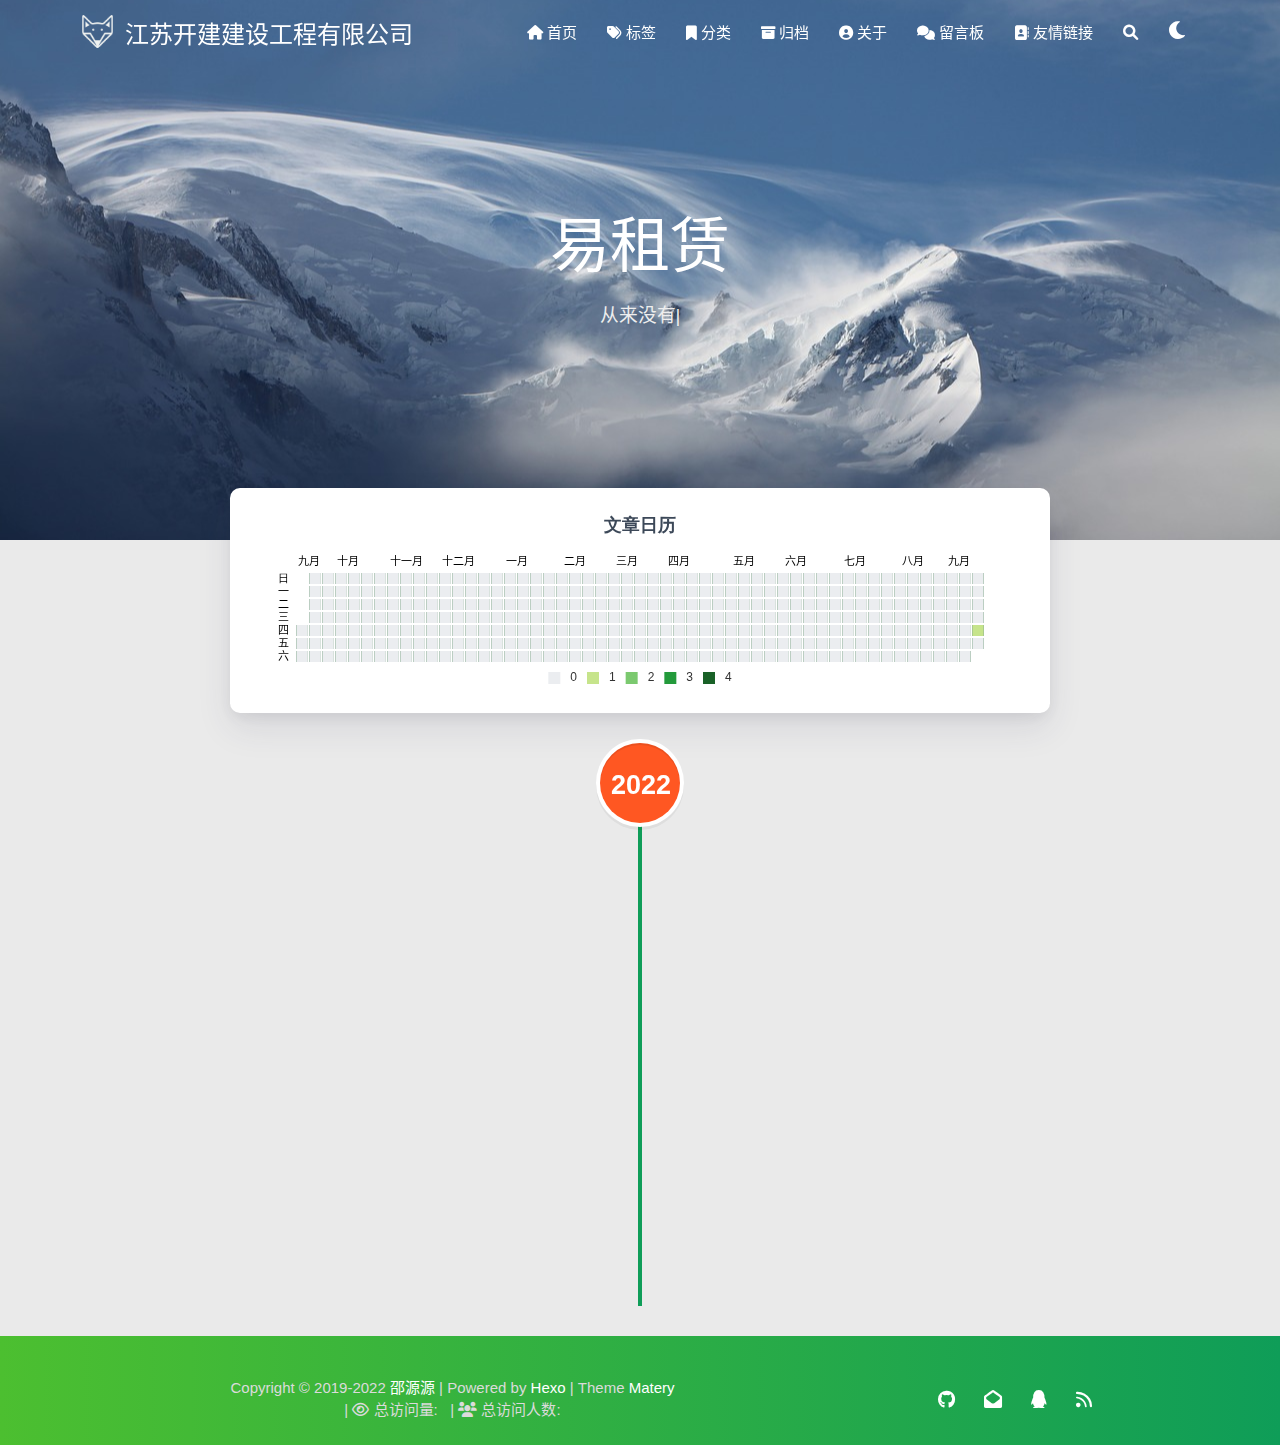
==== commit fb15934e: "Site updated: 2022-09-23 10:54:46" ====
--- a/archives/index.html
+++ b/archives/index.html
@@ -4,7 +4,7 @@
 
 <head>
     <meta charset="utf-8">
-    <meta name="keywords" content="归档, 江苏开建建设工程有限公司">
+    <meta name="keywords" content="归档, 易租赁，江苏开建建设，工程租赁">
     <meta name="description" content="江苏开建建设工程有限公司">
     <meta http-equiv="X-UA-Compatible" content="IE=edge">
     <meta name="viewport" content="width=device-width, initial-scale=1.0, user-scalable=no">
@@ -337,7 +337,7 @@
         <div class="brand">
             <div class="title center-align">
                 
-                    subtitle
+                易租赁
                 
             </div>
 
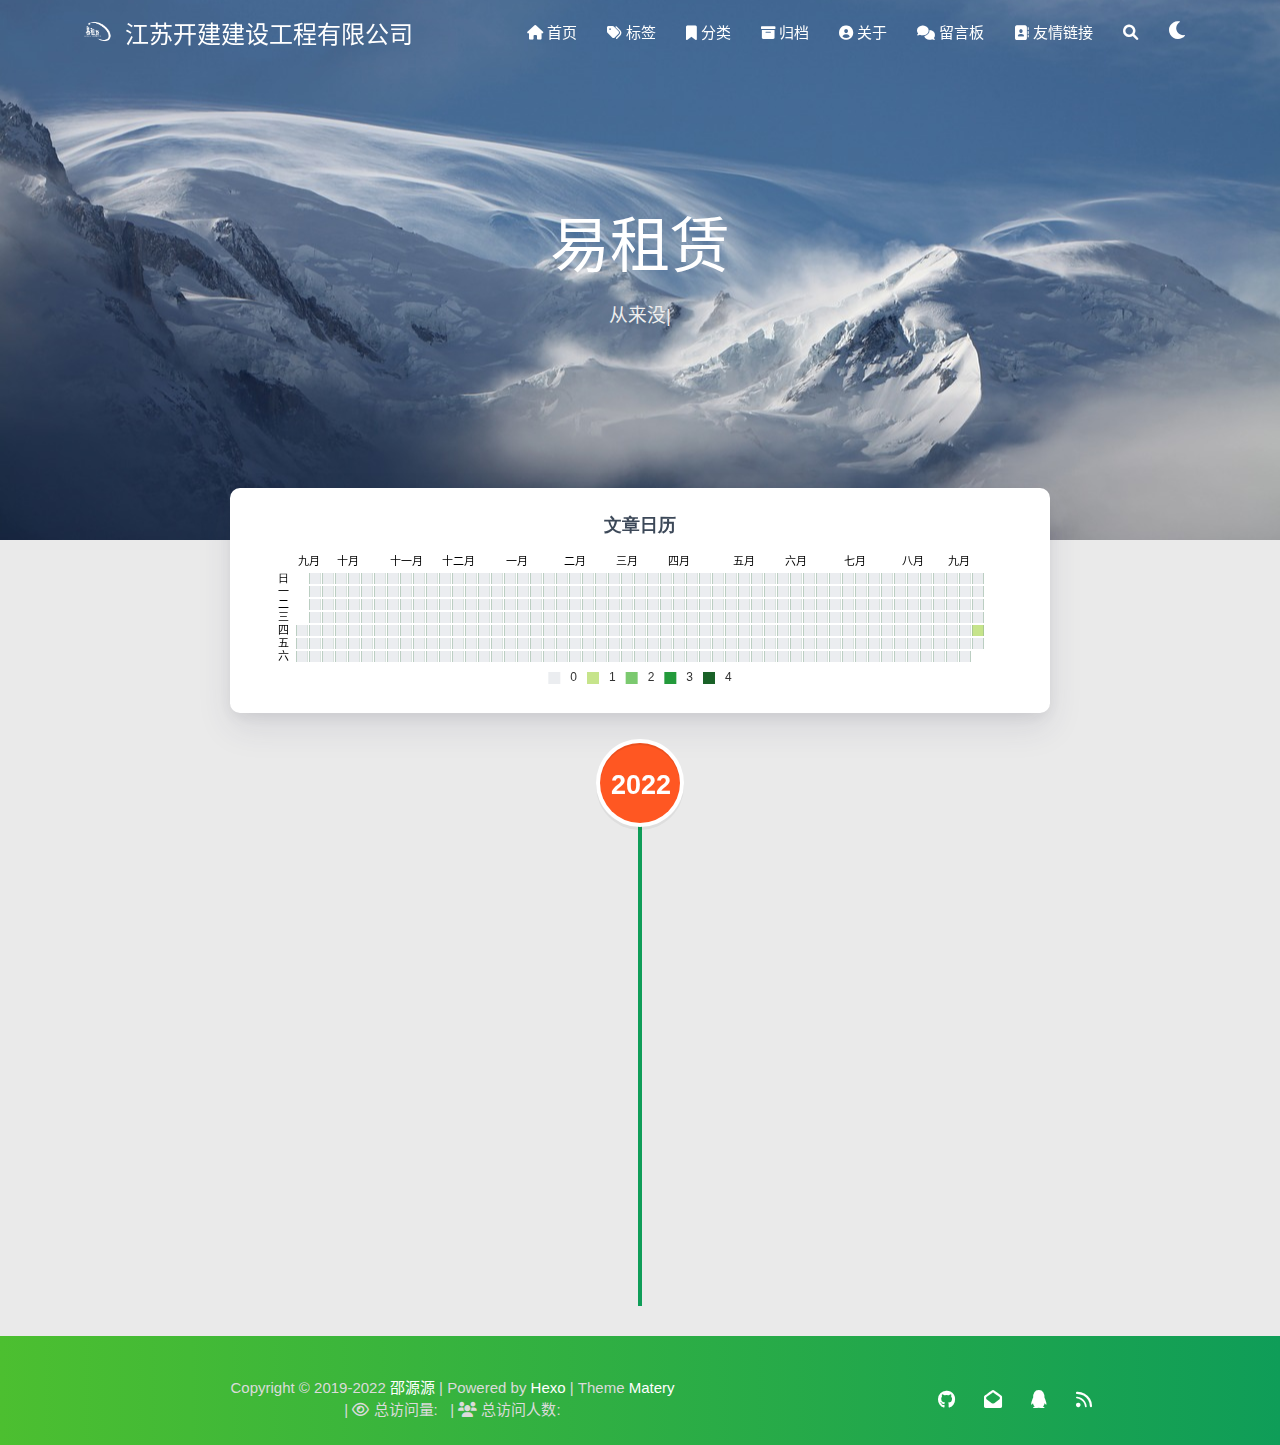
==== commit 2409c2a5: "Site updated: 2022-09-23 15:22:55" ====
--- a/archives/index.html
+++ b/archives/index.html
@@ -14,6 +14,7 @@
     <meta name="apple-mobile-web-app-capable" content="yes">
     <meta name="apple-mobile-web-app-status-bar-style" content="black-translucent">
     <meta name="referrer" content="no-referrer-when-downgrade">
+    <meta name="baidu-site-verification" content="code-bLXdRGWXTL" />
     <!-- Global site tag (gtag.js) - Google Analytics -->
 
 
@@ -62,7 +63,7 @@
             <div class="brand-logo">
                 <a href="/" class="waves-effect waves-light">
                     
-                    <img src="/medias/logo.png" class="logo-img" alt="LOGO">
+                    <img src="/medias/new-logo.png" class="logo-img" alt="LOGO">
                     
                     <span class="logo-span">江苏开建建设工程有限公司</span>
                 </a>
@@ -166,7 +167,7 @@
 
     <div class="mobile-head bg-color">
         
-        <img src="/medias/logo.png" class="logo-img circle responsive-img">
+        <img src="/medias/new-logo.png" class="logo-img circle responsive-img">
         
         <div class="logo-name">江苏开建建设工程有限公司</div>
         <div class="logo-desc">
@@ -844,8 +845,6 @@
 </script>
 
     
-    <script src="/libs/others/clicklove.js" async="async"></script>
-    
     
     <script async src="/libs/others/busuanzi.pure.mini.js"></script>
     
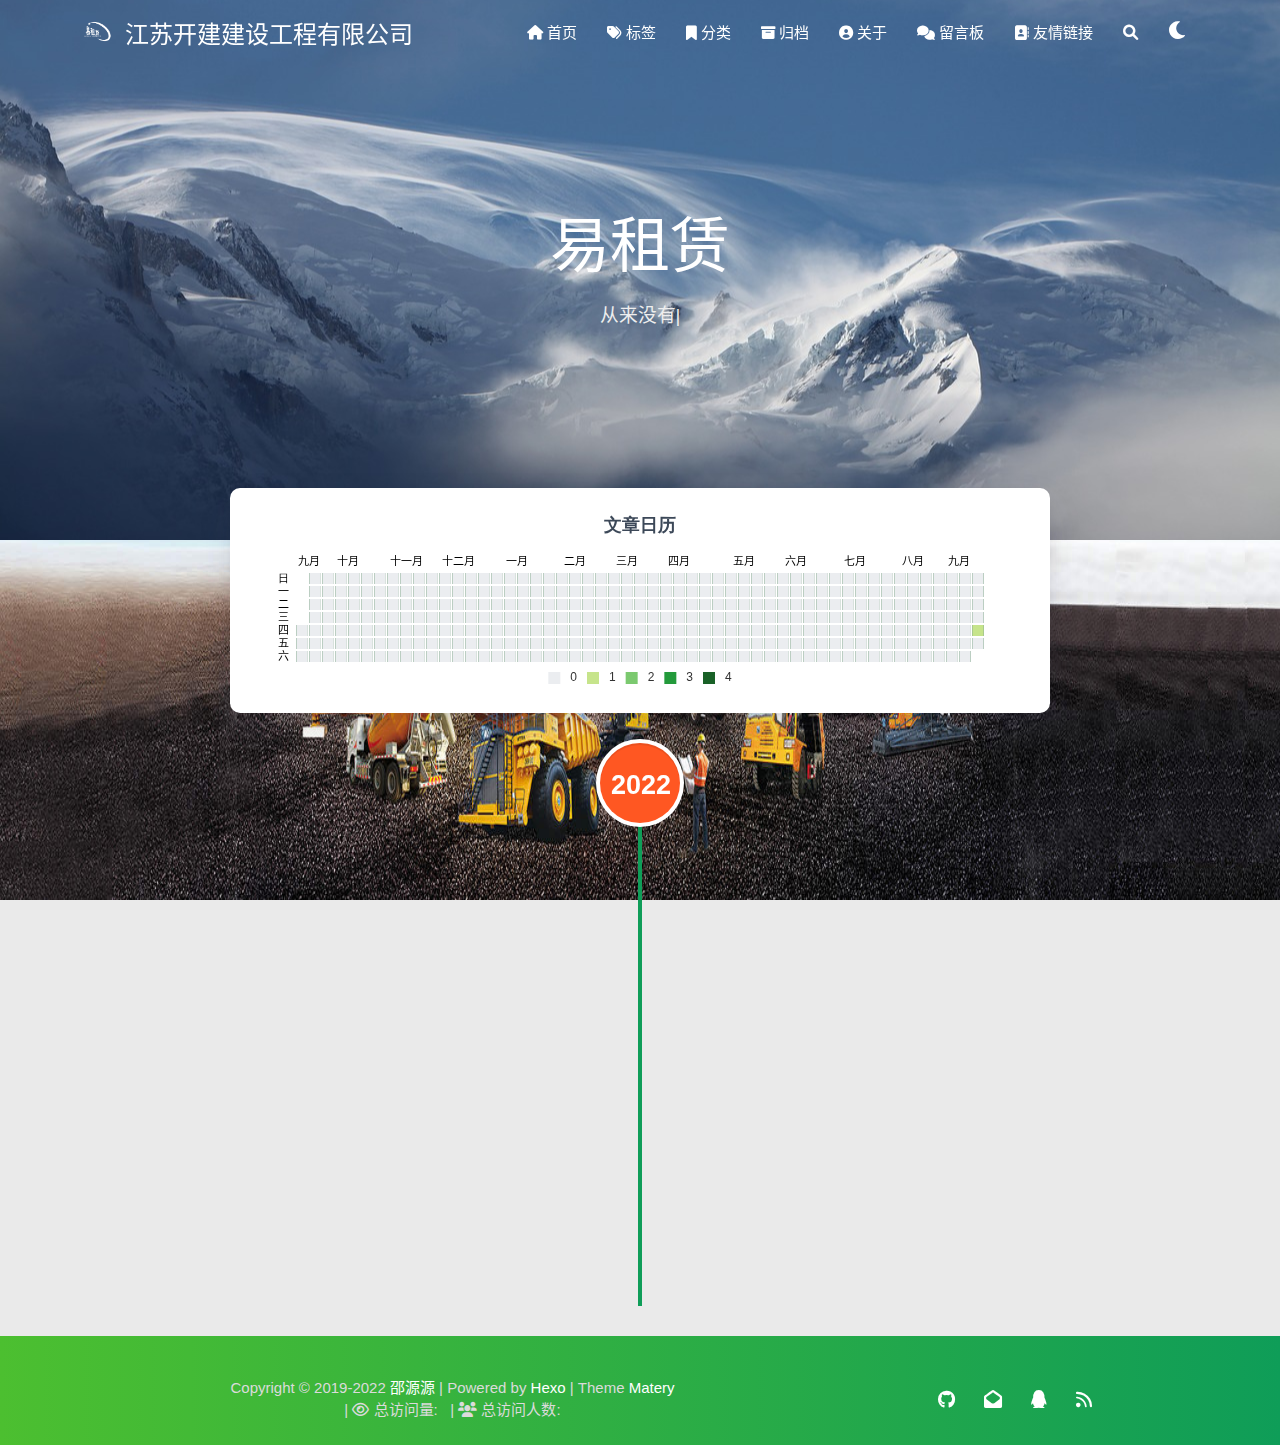
==== commit a11375ed: "Site updated: 2022-09-23 15:36:11" ====
--- a/archives/index.html
+++ b/archives/index.html
@@ -19,8 +19,17 @@
 
 
     <title>归档 | 江苏开建建设工程有限公司</title>
-    <link rel="icon" type="image/png" href="/favicon.png">
-    
+    <link rel="icon" type="image/png" href="/medias/new-logo.png">
+    
+    <style>
+        body{
+            background-image: url(/medias/background.jpg);
+            background-repeat:no-repeat;
+            background-size: 100% 100%;
+            background-attachment:fixed;
+        }
+    </style>
+
 
 
     <!-- bg-cover style     -->
@@ -636,7 +645,7 @@
 
 
 
-    <a href="mailto:1181062873@qq.com" class="tooltipped" target="_blank" data-tooltip="邮件联系我" data-position="top" data-delay="50">
+    <a href="mailto:840064440@qq.com" class="tooltipped" target="_blank" data-tooltip="邮件联系我" data-position="top" data-delay="50">
         <i class="fas fa-envelope-open"></i>
     </a>
 
@@ -646,7 +655,7 @@
 
 
 
-    <a href="tencent://AddContact/?fromId=50&fromSubId=1&subcmd=all&uin=1181062873" class="tooltipped" target="_blank" data-tooltip="QQ联系我: 1181062873" data-position="top" data-delay="50">
+    <a href="tencent://AddContact/?fromId=50&fromSubId=1&subcmd=all&uin=840064440" class="tooltipped" target="_blank" data-tooltip="QQ联系我: 840064440" data-position="top" data-delay="50">
         <i class="fab fa-qq"></i>
     </a>
 
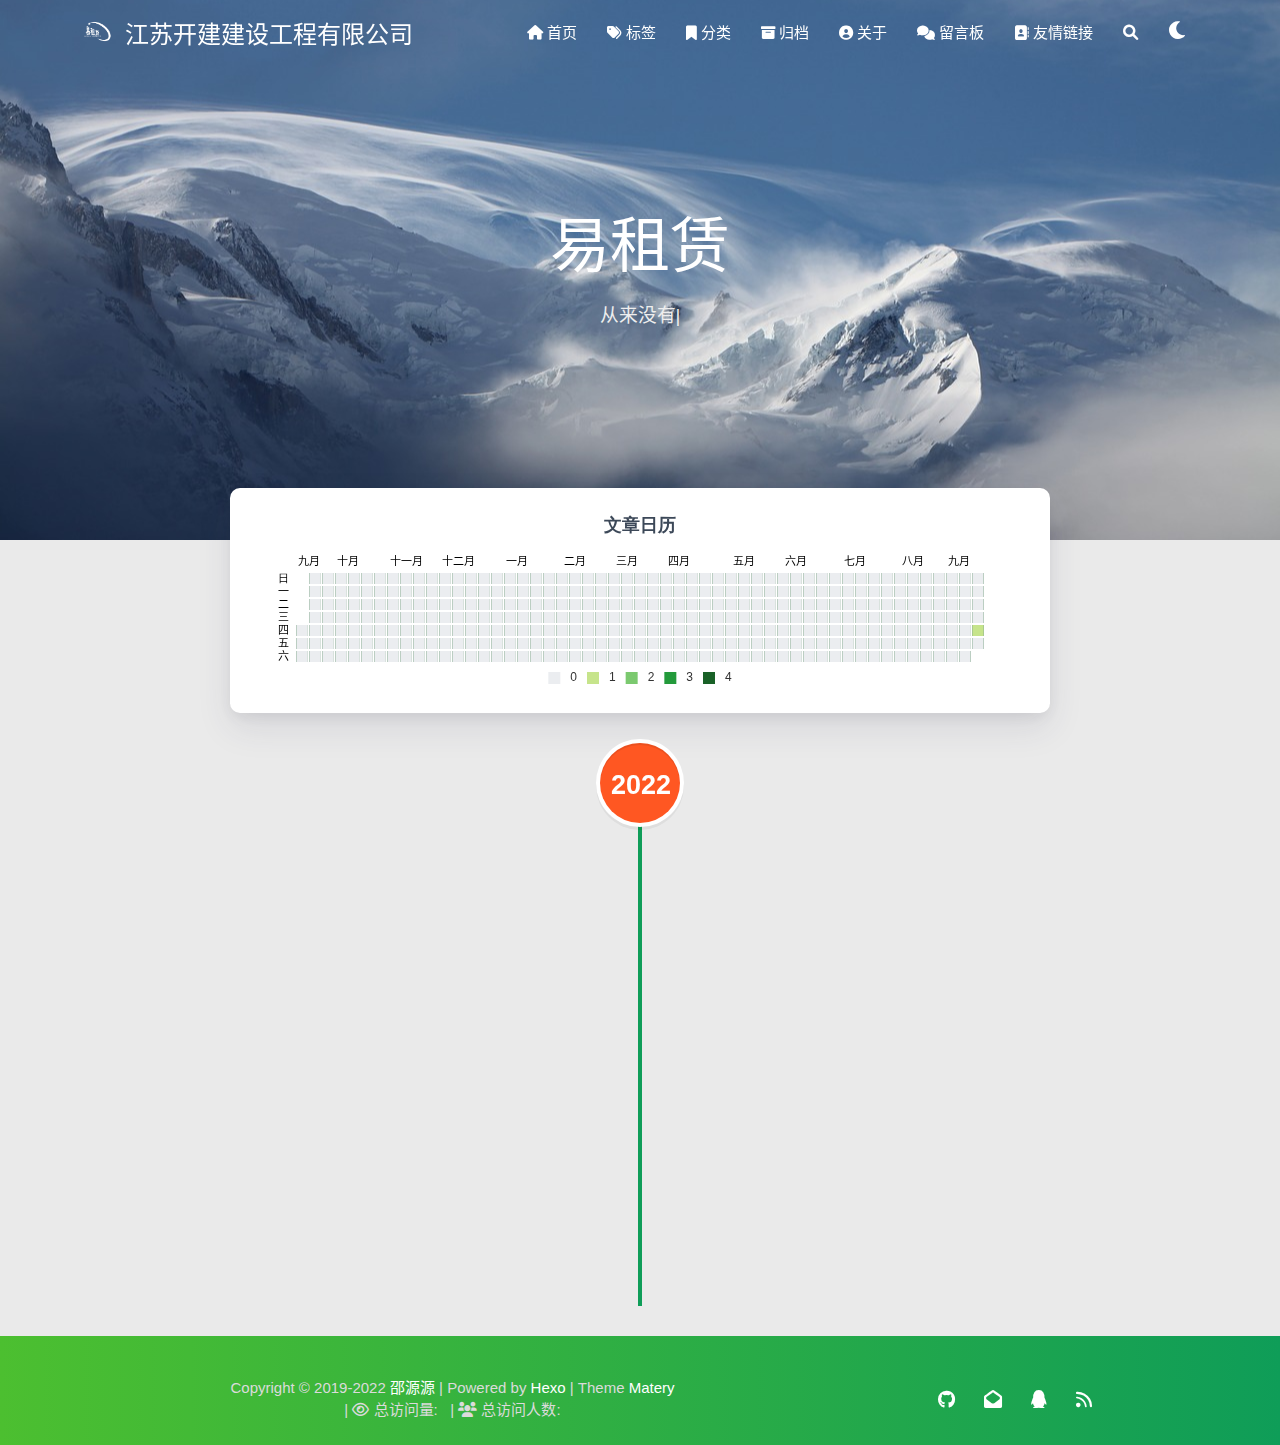
==== commit 1d2ae3c3: "Site updated: 2022-09-23 15:58:00" ====
--- a/archives/index.html
+++ b/archives/index.html
@@ -23,7 +23,7 @@
     
     <style>
         body{
-            background-image: url(/medias/background.jpg);
+            background-image: url(https://www.xcmg.com/upload/images/2021/10/13/d2db93e7e6f34c94929dbfd7a774e6c3.jpg);
             background-repeat:no-repeat;
             background-size: 100% 100%;
             background-attachment:fixed;
@@ -505,7 +505,7 @@
             <article class="cd-timeline-content" data-aos="fade-up">
                 <div class="article col s12 m6">
                     <div class="card">
-                        <a href="/2022/09/22/hello-world/">
+                        <a href="/2022/09/22/%E5%85%AC%E5%8F%B8%E4%BA%A7%E5%93%81%E4%BB%8B%E7%BB%8D/">
                             <div class="card-image">
                                 
                                 
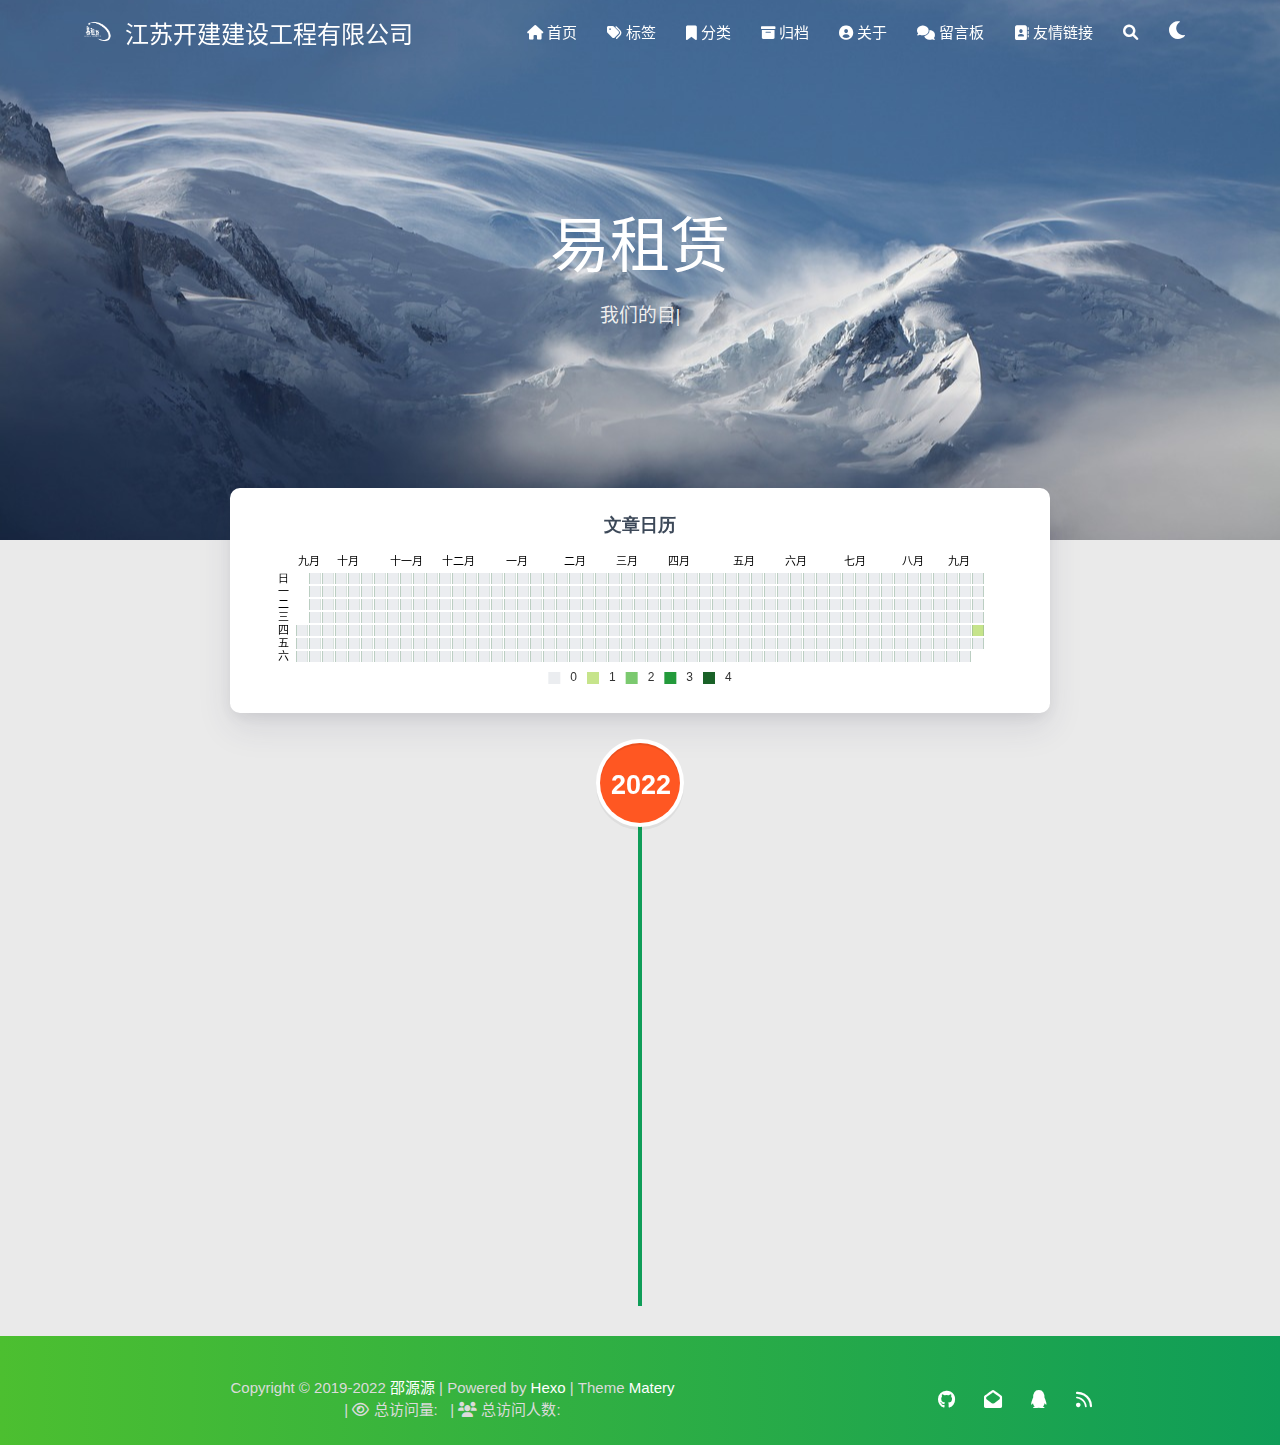
==== commit 1d585c16: "Site updated: 2022-09-23 16:13:09" ====
--- a/archives/index.html
+++ b/archives/index.html
@@ -359,9 +359,7 @@
                     var typed = new Typed("#subtitle", {
                         strings: [ 
                             
-                                "从来没有真正的绝境, 只有心灵的迷途",
-                            
-                                "Never really desperate, only the lost of the soul",
+                                "我们的目标：找到你要的一切",
                             
                         ],
                         startDelay: 300,
@@ -379,9 +377,7 @@
 
 
 <script>
-    // 每天切换 banner 图.  Switch banner image every day.
-    var bannerUrl = "/medias/banner/" + new Date().getDay() + '.jpg';
-    $('.bg-cover').css('background-image', 'url(' + bannerUrl + ')');
+    $('.bg-cover').css('background-image', 'url(/medias/banner/0.jpg)');
 </script>
 
 
@@ -509,7 +505,7 @@
                             <div class="card-image">
                                 
                                 
-                                <img src="/medias/featureimages/15.jpg" class="responsive-img" alt="江苏开建建设工程有限公司">
+                                <img src="/medias/background.jpg" class="responsive-img" alt="江苏开建建设工程有限公司">
                                 
                                 <span class="card-title">江苏开建建设工程有限公司</span>
                             </div>
@@ -517,7 +513,10 @@
                         <div class="card-content article-content">
                             <div class="summary block-with-text">
                                 
-                                    Welcome to Hexo! This is your very first post. Check documentation for more info. If you get any problems when using Hex
+                                    公司简介江苏开建建设工程有限公司是。。。。。。
+公司主营公司主营大型机械租赁
+公司产品大型机器1大型机器2公司地址江苏省盐城市亭湖区盐城五金机电城
+
                                 
                             </div>
                             <div class="publish-info">
